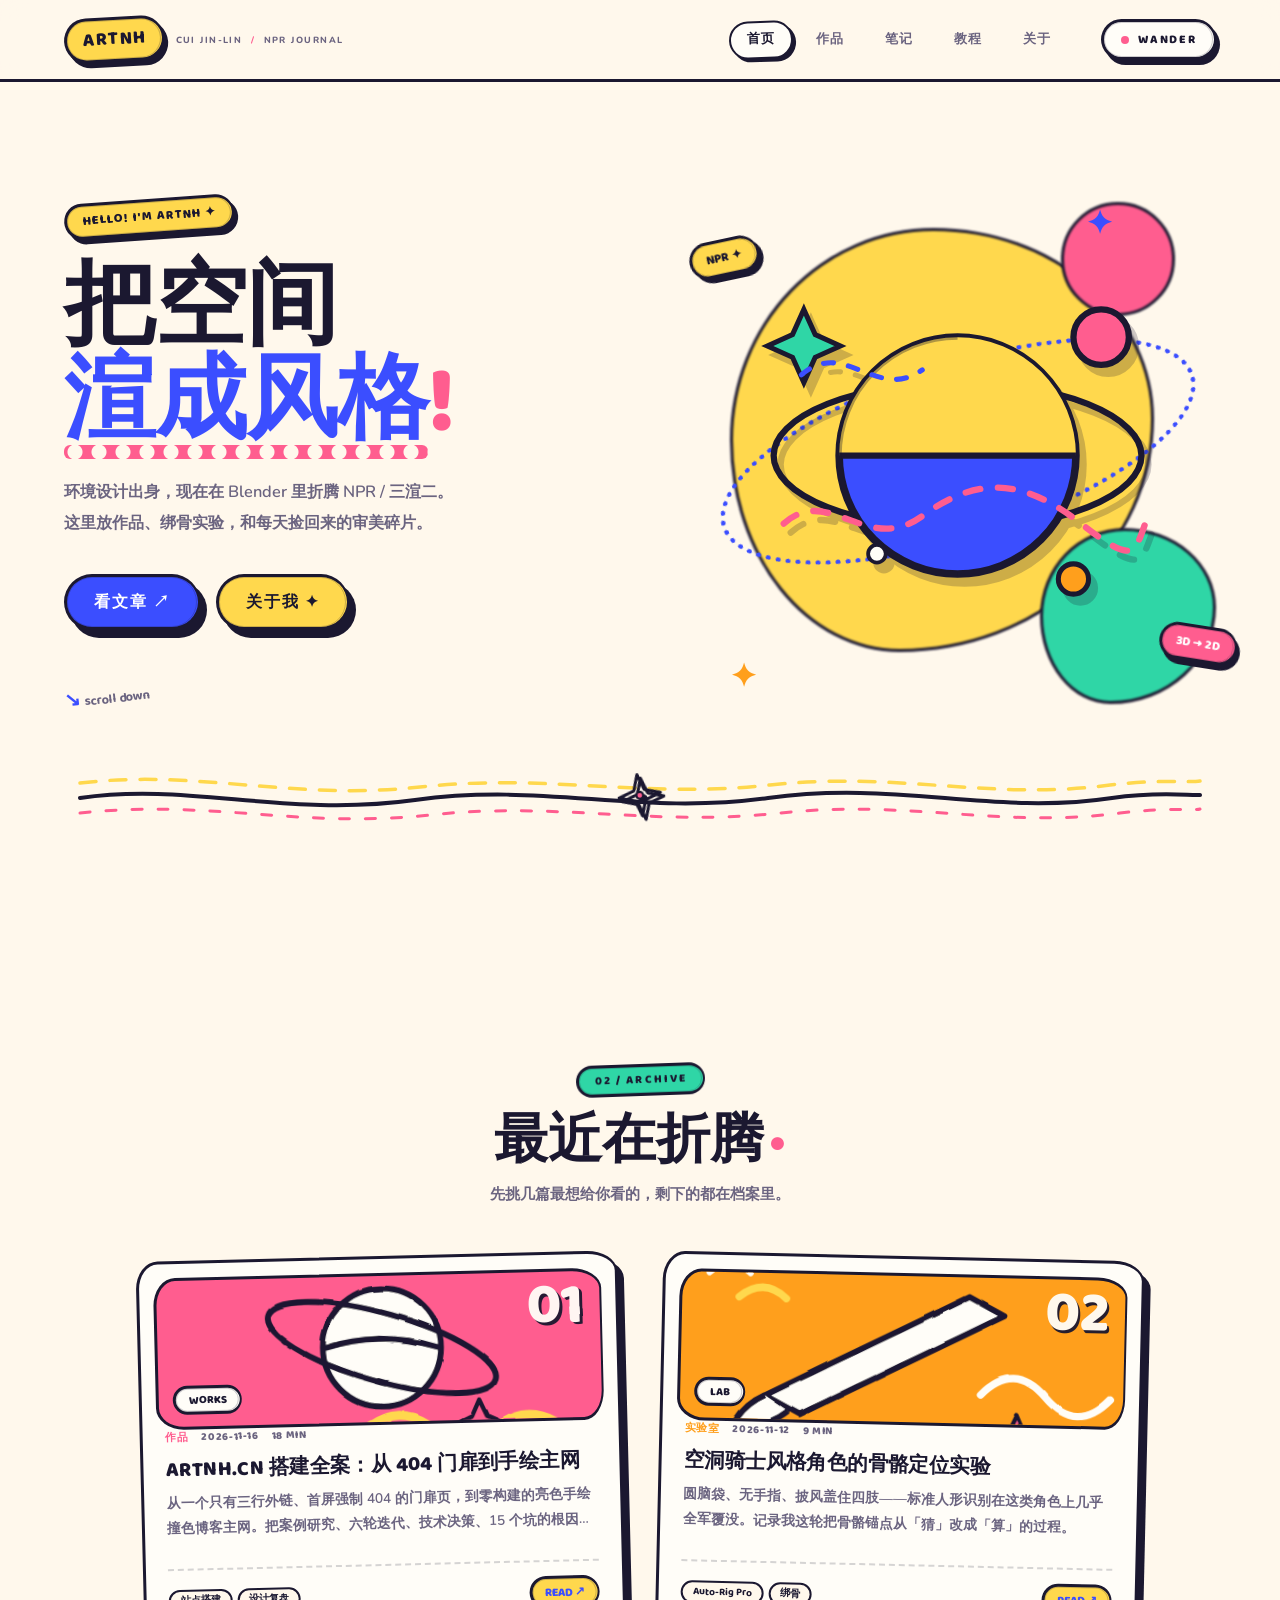
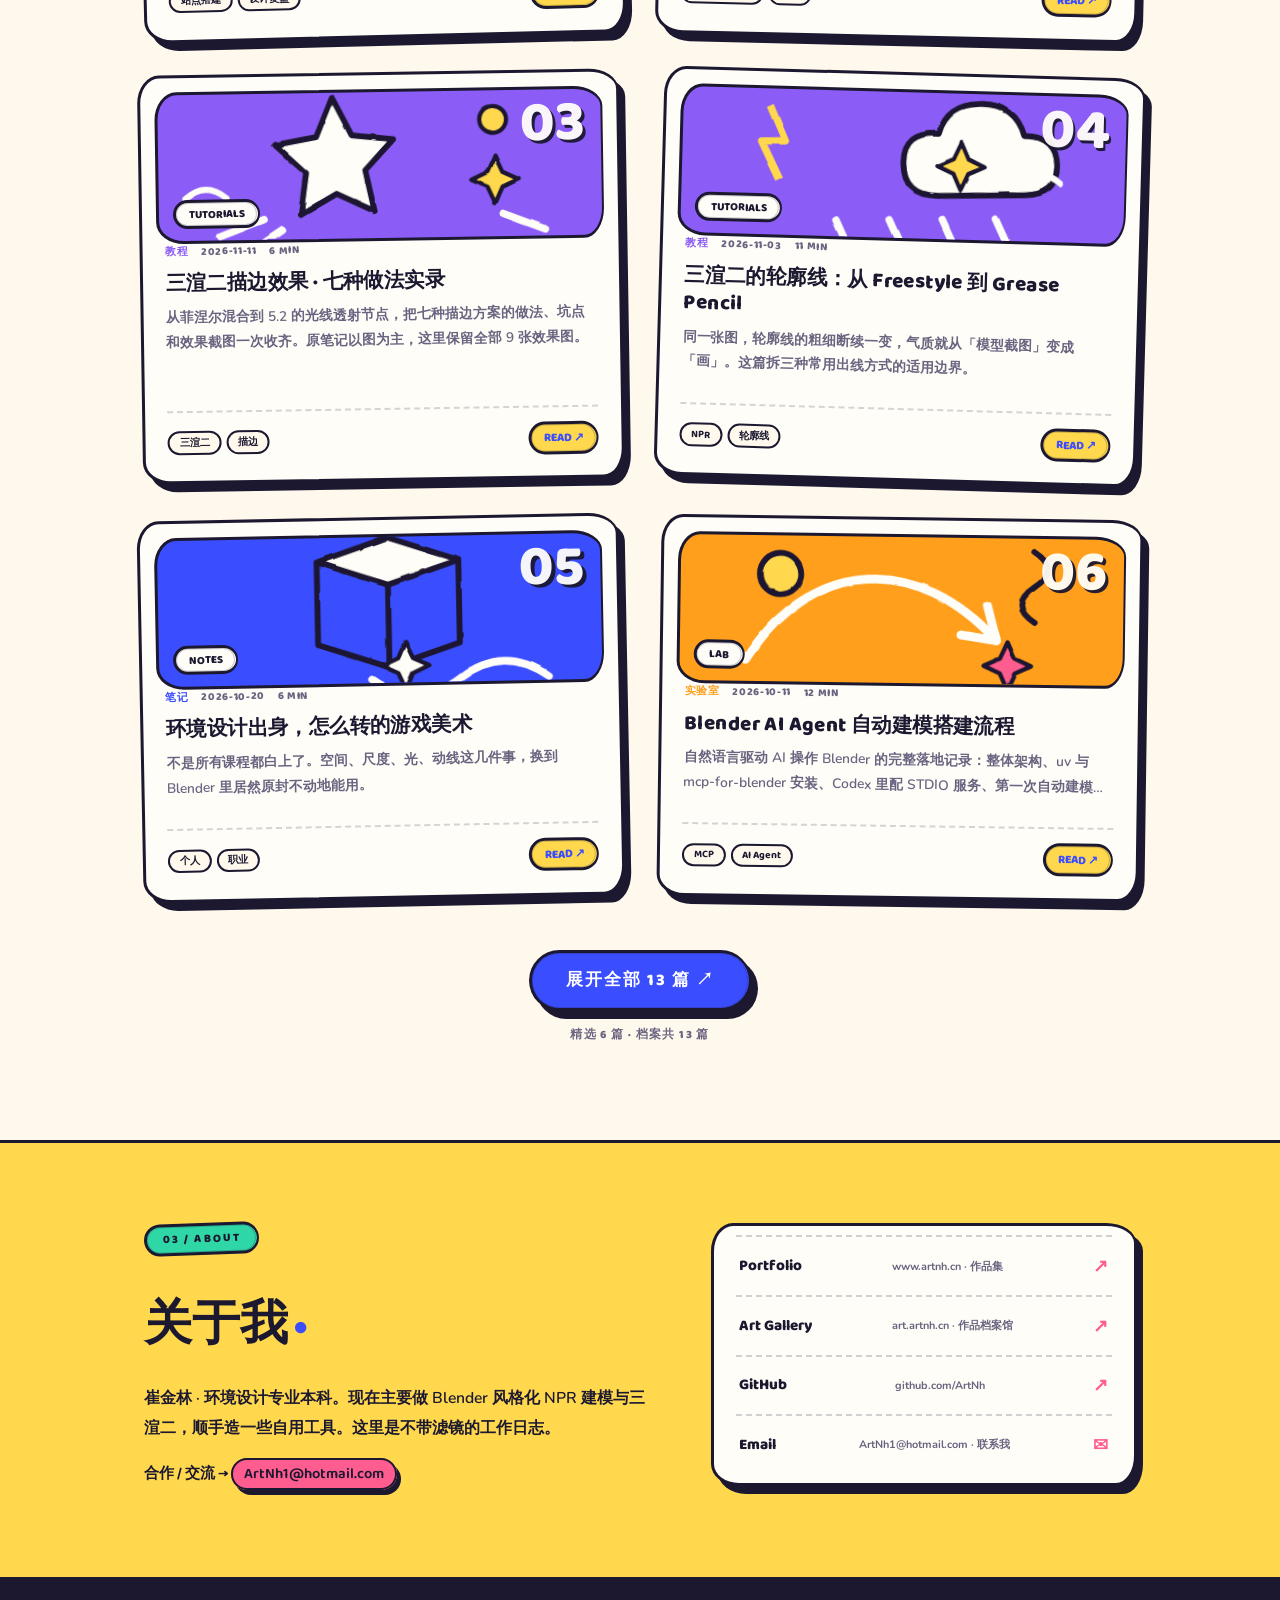
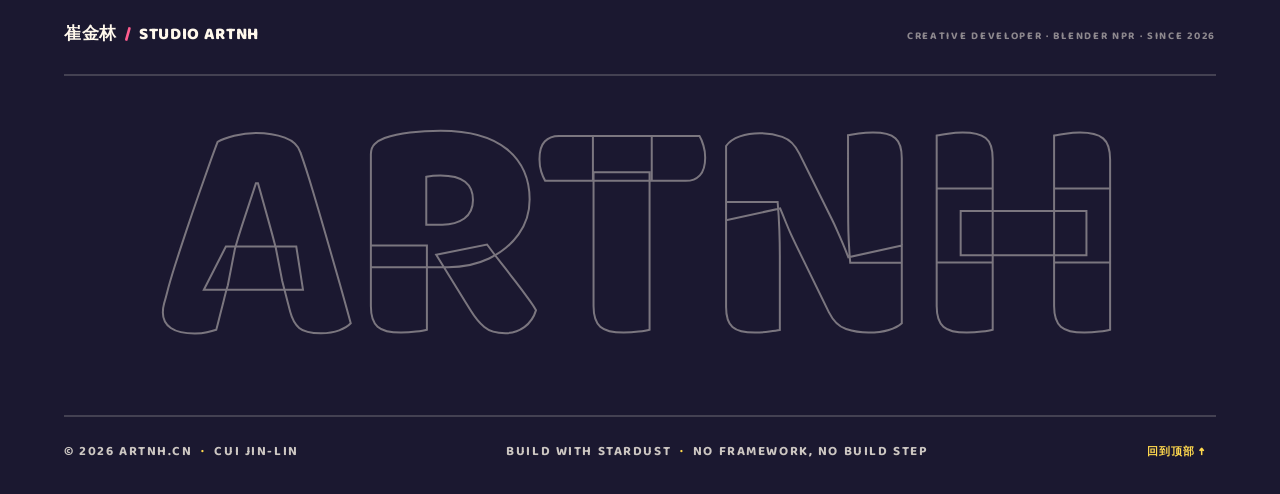
==== index.html @ 8f148b1d "[fix(site): 首页「关于我」按钮改用原生锚点，确保跳转稳定 (2026-11-16 23:00:13)] hero 的「关于我」原为 <button> + JS 设 location.has" ====
<!DOCTYPE html>
<html lang="zh">
<head>
    <meta charset="UTF-8" />
    <meta name="viewport" content="width=device-width, initial-scale=1.0" />
    <title>ARTNH · CUI JIN-LIN</title>
    <meta name="description" content="崔金林 · 空间设计师 · 个人主页" />
    <link rel="icon" type="image/svg+xml" href="favicon.svg?v=2" />
    <link rel="preconnect" href="https://fonts.googleapis.com" />
    <link rel="preconnect" href="https://fonts.gstatic.com" crossorigin />
    <link href="https://fonts.googleapis.com/css2?family=Baloo+2:wght@600;700;800&family=Nunito:wght@400;600;700;800&family=Inter:wght@300;400;500&family=Syncopate:wght@400;700&display=swap" rel="stylesheet" />
    <style>
        *, *::before, *::after {
            margin: 0;
            padding: 0;
            box-sizing: border-box;
        }

        :root {
            --bg:     #0c0d0f; /* 调整为冷调高级暗灰色，减轻整体深色黑暗的压抑感 */
            --fg:     #f0ede8;
            --muted:  #9b9a95; /* 提升灰色文字对比度，保证清晰度与易读性 */
            --accent: #c8b89a;
            --line:   #1c1c1c;
        }

        html, body {
            height: 100%;
            background: var(--bg);
            color: var(--fg);
            font-family: 'Inter', -apple-system, BlinkMacSystemFont, sans-serif;
            font-weight: 300;
            -webkit-font-smoothing: antialiased;
        }

        body {
            display: flex;
            flex-direction: column;
            justify-content: center;
            min-height: 100vh;
            padding: clamp(2.5rem, 10vw, 7rem);
        }

        /* ── Animations ── */
        @keyframes fadeUp {
            from { opacity: 0; transform: translateY(18px); }
            to   { opacity: 1; transform: translateY(0);    }
        }

        .a1 { animation: fadeUp 0.9s 0.00s ease both; }
        .a2 { animation: fadeUp 0.9s 0.15s ease both; }
        .a3 { animation: fadeUp 0.9s 0.28s ease both; }
        .a4 { animation: fadeUp 0.9s 0.42s ease both; }

        /* ── Name ── */
        .name {
            font-size: clamp(2.4rem, 7vw, 4rem);
            font-weight: 300;
            letter-spacing: 0.28em;
            text-transform: uppercase;
            line-height: 1;
            color: var(--fg);
        }

        .name-sub {
            display: block;
            font-size: 0.38em;
            letter-spacing: 0.55em;
            color: var(--muted);
            margin-top: 1em;
            font-weight: 400;
        }

        /* ── Divider ── */
        .divider {
            width: 2.2rem;
            height: 1px;
            background: var(--accent);
            margin: 2.8rem 0;
        }

        /* ── Bio ── */
        .bio {
            font-size: 0.82rem;
            line-height: 2;
            color: var(--muted);
            letter-spacing: 0.03em;
            margin-bottom: 3.2rem;
        }

        /* ── Links ── */
        .links {
            display: flex;
            flex-direction: column;
            max-width: 480px;
        }

        .link-item {
            display: flex;
            align-items: center;
            justify-content: space-between;
            padding: 1.3rem 0;
            border-top: 1px solid var(--line);
            text-decoration: none;
            color: var(--fg);
            transition: color 0.25s;
        }

        .link-item:last-child {
            border-bottom: 1px solid var(--line);
        }

        .link-item:hover {
            color: var(--accent);
        }

        .link-item:hover .arrow {
            transform: translate(5px, -5px);
            color: var(--accent);
        }

        .link-info {
            display: flex;
            flex-direction: column;
            gap: 0.25rem;
        }

        .link-title {
            font-size: 0.85rem;
            font-weight: 400;
            letter-spacing: 0.12em;
            text-transform: uppercase;
        }

        .link-hint {
            font-size: 0.7rem;
            color: var(--muted);
            letter-spacing: 0.04em;
        }

        .arrow {
            font-size: 1rem;
            color: #333;
            transition: transform 0.25s, color 0.25s;
            flex-shrink: 0;
            margin-left: 1rem;
        }

        /* ── Footer ── */
        footer {
            position: fixed;
            bottom: 2rem;
            left: clamp(2.5rem, 10vw, 7rem);
            font-size: 0.6rem;
            letter-spacing: 0.22em;
            color: #252525;
            text-transform: uppercase;
        }

        /* ── Canvas 动态星空最底层定位 ── */
        #space-canvas {
            position: fixed;
            top: 0;
            left: 0;
            width: 100vw;
            height: 100vh;
            z-index: -2;
            pointer-events: none;
        }

        /* ── 404 全屏冷调磨砂模糊覆盖层 ── */
        #error-overlay {
            position: fixed;
            top: 0;
            left: 0;
            width: 100vw;
            height: 100vh;
            z-index: 999;
            background: rgba(12, 13, 15, 0.45); /* 微调为更具透光感的暗灰，减轻压抑感 */
            backdrop-filter: blur(0px);
            -webkit-backdrop-filter: blur(0px);
            opacity: 0;
            pointer-events: none;
            transition: opacity 0.6s cubic-bezier(0.25, 1, 0.5, 1),
                        backdrop-filter 0.6s cubic-bezier(0.25, 1, 0.5, 1);
            display: flex;
            align-items: center;
            justify-content: center;
        }

        #error-overlay.active {
            opacity: 1;
            pointer-events: auto;
            backdrop-filter: blur(25px);
            -webkit-backdrop-filter: blur(25px);
        }

        /* ── 404 卡片容器与 3D 转换 ── */
        .container-404 {
            position: relative;
            z-index: 1000;
            display: flex;
            align-items: center;
            justify-content: center;
            width: 100%;
            height: 100%;
            padding: 20px;
        }

        :root {
            --card-w: 380px;
            --card-h: 540px;
            --glow: rgba(200, 184, 154, 0.04);
        }

        .card-container {
            position: relative;
            width: var(--card-w);
            height: var(--card-h);
            perspective: 1500px;
            max-width: 100%;
            pointer-events: auto;
            animation: fadeUp 1.2s 0.2s cubic-bezier(0.16, 1, 0.3, 1) both;
            transition: opacity 0.8s cubic-bezier(0.25, 1, 0.5, 1),
                        transform 0.8s cubic-bezier(0.25, 1, 0.5, 1);
        }

        @keyframes fadeUp {
            from {
                opacity: 0;
                transform: translateY(18px);
            }
            to {
                opacity: 1;
                transform: translateY(0);
            }
        }

        .card-container.fade-out {
            opacity: 0 !important;
            transform: scale(0.8) rotateY(var(--container-rot, 0deg)) !important;
            pointer-events: none !important;
        }

        .card {
            position: relative;
            width: 100%;
            height: 100%;
            transform-style: preserve-3d;
            transition: transform 0.8s cubic-bezier(0.15, 0.85, 0.35, 1);
        }

        .card-face {
            position: absolute;
            width: 100%;
            height: 100%;
            backface-visibility: hidden;
            -webkit-backface-visibility: hidden;
            border-radius: 24px;
            overflow: hidden;
            display: flex;
            flex-direction: column;
            justify-content: space-between;
            padding: 40px;
            border: 1px solid var(--line);
            box-shadow: 0 30px 60px rgba(0, 0, 0, 0.8),
                        0 0 40px rgba(0, 0, 0, 0.6);
            transition: border-color 0.8s, box-shadow 0.8s;
        }

        .card-front {
            background: rgba(255, 255, 255, 0.01);
            backdrop-filter: blur(25px);
            -webkit-backdrop-filter: blur(25px);
            transform: rotateY(0deg);
        }

        .card-container:hover .card-face {
            border-color: rgba(200, 184, 154, 0.2);
            box-shadow: 0 30px 60px rgba(0, 0, 0, 0.8),
                        0 0 50px var(--glow);
        }

        .card-back {
            background-image:
                linear-gradient(to bottom, rgba(6, 6, 6, 0.5) 0%, rgba(6, 6, 6, 0.93) 100%),
                url('1000104636.jpg');
            background-size: cover;
            background-position: center;
            background-repeat: no-repeat;
            transform: rotateY(180deg);
        }

        .shine-overlay {
            position: absolute;
            top: 0;
            left: 0;
            width: 100%;
            height: 100%;
            pointer-events: none;
            z-index: 5;
            background: radial-gradient(
                circle 240px at var(--shine-x, 50%) var(--shine-y, 50%),
                rgba(200, 184, 154, 0.09) 0%,
                transparent 80%
            );
            mix-blend-mode: screen;
            opacity: 0;
            transition: opacity 0.5s ease;
        }

        .card-container:hover .shine-overlay {
            opacity: 1;
        }

        .card-header {
            display: flex;
            justify-content: space-between;
            align-items: center;
            font-size: 0.65rem;
            letter-spacing: 0.2em;
            text-transform: uppercase;
        }

        .status-badge {
            display: flex;
            align-items: center;
            gap: 6px;
            color: var(--muted);
        }

        .status-badge::before {
            content: '';
            display: inline-block;
            width: 5px;
            height: 5px;
            border-radius: 50%;
            background-color: var(--accent);
            box-shadow: 0 0 8px var(--accent);
        }

        .system-time {
            color: rgba(255, 255, 255, 0.25);
        }

        .card-body {
            flex-grow: 1;
            display: flex;
            flex-direction: column;
            justify-content: center;
            margin-top: -20px;
        }

        .glitch-title {
            font-family: 'Syncopate', sans-serif;
            font-size: 5.2rem;
            font-weight: 700;
            letter-spacing: 0.05em;
            line-height: 1;
            margin-bottom: 25px;
            background: linear-gradient(135deg, var(--fg) 30%, var(--accent) 100%);
            -webkit-background-clip: text;
            background-clip: text;
            -webkit-text-fill-color: transparent;
            position: relative;
        }

        .glitch-sub {
            display: block;
            font-family: 'Syncopate', sans-serif;
            font-size: 0.95rem;
            font-weight: 400;
            letter-spacing: 0.38em;
            text-transform: uppercase;
            color: var(--muted);
            margin-top: 10px;
            -webkit-text-fill-color: var(--muted);
            background: none;
        }

        .scene-title {
            font-size: 1.1rem;
            font-weight: 400;
            letter-spacing: 0.15em;
            color: var(--fg);
            margin-bottom: 16px;
        }

        .scene-desc {
            font-size: 0.82rem;
            line-height: 1.8;
            color: var(--muted);
            letter-spacing: 0.05em;
        }

        .card-back .scene-desc {
            color: #e2e4e9;
        }

        .card-footer {
            display: flex;
            justify-content: center;
        }

        .hover-hint {
            display: flex;
            align-items: center;
            gap: 8px;
            font-size: 0.7rem;
            letter-spacing: 0.1em;
            color: var(--muted);
            opacity: 0.7;
            animation: pulse 2s infinite ease-in-out;
        }

        @keyframes pulse {
            0%, 100% { opacity: 0.4; }
            50% { opacity: 0.9; }
        }

        .hint-icon {
            color: var(--accent);
        }

        .btn {
            padding: 13px 18px;
            border-radius: 30px;
            font-size: 0.78rem;
            font-weight: 400;
            text-align: center;
            text-decoration: none;
            letter-spacing: 0.12em;
            transition: all 0.4s cubic-bezier(0.16, 1, 0.3, 1);
            cursor: pointer;
            position: relative;
            overflow: hidden;
            display: inline-flex;
            align-items: center;
            justify-content: center;
            outline: none;
            border: none;
        }

        .btn span {
            position: relative;
            z-index: 2;
        }

        .btn-capture {
            background-color: var(--accent);
            color: #060606;
            box-shadow: 0 4px 15px rgba(200, 184, 154, 0.15);
        }

        .btn-capture::before {
            content: '';
            position: absolute;
            top: 0;
            left: 0;
            width: 100%;
            height: 100%;
            background: linear-gradient(90deg, transparent, rgba(255, 255, 255, 0.4), transparent);
            transform: translateX(-100%);
            transition: transform 0.6s ease;
            z-index: 1;
        }

        .btn-capture:hover::before {
            transform: translateX(100%);
        }

        .btn-capture:hover {
            transform: translateY(-2px);
            box-shadow: 0 8px 25px rgba(200, 184, 154, 0.3);
            background-color: #d8c8aa;
        }

        /* ── 卡片宇宙微弱漂浮包裹器 ── */
        .card-float-wrapper {
            display: flex;
            align-items: center;
            justify-content: center;
            width: 100%;
            height: 100%;
            pointer-events: none;
            animation: spaceFloat 18s ease-in-out infinite;
        }

        @keyframes spaceFloat {
            0% {
                transform: translateY(0px) translateX(0px) rotate(0deg);
            }
            25% {
                transform: translateY(-4px) translateX(2px) rotate(0.15deg);
            }
            50% {
                transform: translateY(3px) translateX(-2px) rotate(-0.1deg);
            }
            75% {
                transform: translateY(-2px) translateX(1px) rotate(0.05deg);
            }
            100% {
                transform: translateY(0px) translateX(0px) rotate(0deg);
            }
        }

        .earth-link-container {
            margin-top: 20px;
            border-top: 1px solid var(--line);
            border-bottom: 1px solid var(--line);
            width: 100%;
        }

        .earth-link {
            display: flex;
            align-items: center;
            justify-content: space-between;
            padding: 14px 0;
            text-decoration: none;
            color: var(--fg);
            transition: color 0.25s;
            width: 100%;
        }

        .earth-link:hover {
            color: var(--accent);
        }

        .earth-link:hover .earth-arrow {
            transform: translate(4px, -4px);
            color: var(--accent);
        }

        .earth-info {
            display: flex;
            flex-direction: column;
            gap: 3px;
            text-align: left;
        }

        .earth-title {
            font-size: 0.78rem;
            font-weight: 400;
            letter-spacing: 0.12em;
            text-transform: uppercase;
        }

        .earth-hint {
            font-size: 0.65rem;
            color: var(--muted);
            letter-spacing: 0.04em;
        }

        .earth-arrow {
            font-size: 0.85rem;
            color: #888;
            transition: transform 0.25s, color 0.25s;
            flex-shrink: 0;
            margin-left: 10px;
        }


        /* ── 左上角 Wander 链接 ── */
        .wander-corner {
            position: absolute;
            top: 2.5rem;
            left: clamp(2.5rem, 10vw, 7rem);
            z-index: 10;
        }

        .wander-corner a {
            display: inline-flex;
            align-items: center;
            gap: 8px;
            text-decoration: none;
            color: var(--muted);
            font-size: 0.65rem;
            letter-spacing: 0.15em;
            text-transform: uppercase;
            border: 1px solid var(--line);
            padding: 8px 16px;
            border-radius: 20px;
            background: rgba(12, 13, 15, 0.3);
            backdrop-filter: blur(10px);
            -webkit-backdrop-filter: blur(10px);
            transition: all 0.3s ease;
        }

        .wander-corner a:hover {
            color: var(--accent);
            border-color: rgba(200, 184, 154, 0.3);
            background: rgba(200, 184, 154, 0.05);
            transform: translateY(-1px);
        }

        .wander-dot {
            width: 5px;
            height: 5px;
            background-color: var(--accent);
            border-radius: 50%;
            box-shadow: 0 0 6px var(--accent);
            animation: pulse 2s infinite ease-in-out;
        }

        /* ── NASA 全屏探索模式 ── */
        .fullscreen-bg {
            position: fixed;
            top: 0;
            left: 0;
            width: 100vw;
            height: 100vh;
            background-image: url('1000104636.jpg');
            background-size: cover;
            background-position: center;
            background-repeat: no-repeat;
            z-index: 1001;
            opacity: 0;
            pointer-events: none;
            transition: opacity 1.2s cubic-bezier(0.25, 1, 0.5, 1);
        }

        .fullscreen-bg.active {
            opacity: 1;
            pointer-events: auto;
        }

        .nasa-controls {
            position: fixed;
            top: 30px;
            right: 30px;
            z-index: 1002;
            display: flex;
            gap: 15px;
            opacity: 0;
            pointer-events: none;
            transform: translateY(-10px);
            transition: opacity 0.8s cubic-bezier(0.25, 1, 0.5, 1) 0.3s, 
                        transform 0.8s cubic-bezier(0.25, 1, 0.5, 1) 0.3s;
        }

        .nasa-controls.active {
            opacity: 1;
            pointer-events: auto;
            transform: translateY(0);
        }

        .nasa-ctrl-btn {
            background: rgba(6, 6, 6, 0.65);
            border: 1px solid rgba(255, 255, 255, 0.15);
            color: #fff;
            padding: 8px 18px;
            font-size: 0.72rem;
            font-family: 'Inter', sans-serif;
            letter-spacing: 0.1em;
            text-transform: uppercase;
            border-radius: 4px;
            cursor: pointer;
            text-decoration: none;
            display: inline-flex;
            align-items: center;
            transition: all 0.3s ease;
            backdrop-filter: blur(8px);
            -webkit-backdrop-filter: blur(8px);
        }

        .nasa-ctrl-btn:hover {
            background: rgba(200, 184, 154, 0.2);
            border-color: var(--accent);
            color: var(--accent);
        }

        .nasa-ctrl-btn.close-btn {
            background: rgba(200, 184, 154, 0.95);
            color: #060606;
            border-color: var(--accent);
            font-weight: 500;
        }

        .nasa-ctrl-btn.close-btn:hover {
            background: #fff;
            color: #060606;
            border-color: #fff;
        }

        .nasa-panel {
            position: fixed;
            bottom: 50px;
            left: 50px;
            max-width: 480px;
            background: rgba(6, 6, 6, 0.75);
            border-left: 2px solid var(--accent);
            padding: 25px 30px;
            z-index: 1002;
            backdrop-filter: blur(12px);
            -webkit-backdrop-filter: blur(12px);
            box-shadow: 0 20px 50px rgba(0, 0, 0, 0.5);
            border-radius: 0 8px 8px 0;
            opacity: 0;
            pointer-events: none;
            transform: translateY(20px);
            transition: all 0.8s cubic-bezier(0.16, 1, 0.3, 1) 0.2s;
        }

        .nasa-panel.active {
            opacity: 1;
            pointer-events: auto;
            transform: translateY(0);
        }

        .nasa-panel.hidden {
            opacity: 0 !important;
            transform: translateY(15px) !important;
            pointer-events: none !important;
        }

        .nasa-meta {
            font-size: 0.65rem;
            letter-spacing: 0.22em;
            color: var(--accent);
            margin-bottom: 8px;
            font-family: 'Syncopate', sans-serif;
        }

        .nasa-title {
            font-size: 1.05rem;
            font-weight: 400;
            letter-spacing: 0.08em;
            line-height: 1.4;
            color: #fff;
            margin-bottom: 12px;
        }

        .nasa-desc {
            font-size: 0.76rem;
            line-height: 1.8;
            color: #ccc;
            letter-spacing: 0.04em;
            font-weight: 300;
        }

        /* ── 隐藏类与淡出控制 ── */
        #error-overlay.hidden {
            display: none !important;
        }

        /* ── 404 移动端适配 ── */
        @media (max-width: 480px) {
            :root {
                --card-w: 310px;
                --card-h: 470px;
            }

            .card-face {
                padding: 30px 24px;
            }

            .glitch-title {
                font-size: 4.2rem;
                margin-bottom: 15px;
            }

            .scene-title {
                font-size: 0.95rem;
                margin-bottom: 10px;
            }

            .scene-desc {
                font-size: 0.75rem;
                line-height: 1.6;
            }

            .btn {
                padding: 11px 12px;
                font-size: 0.72rem;
            }

            .nasa-panel {
                bottom: 30px;
                left: 20px;
                right: 20px;
                max-width: calc(100% - 40px);
                padding: 20px;
            }

            .nasa-controls {
                top: 20px;
                right: 20px;
                gap: 8px;
            }

            .nasa-ctrl-btn {
                padding: 6px 12px;
                font-size: 0.65rem;
            }

            /* ── 优化移动端 Wander 按钮及主体排布，避免重叠 ── */
            body {
                padding-top: 5.5rem;
                justify-content: flex-start;
            }

            .wander-corner {
                top: 1.5rem;
                left: 1.5rem;
            }

            .wander-corner a {
                padding: 6px 12px;
                font-size: 0.6rem;
                letter-spacing: 0.1em;
            }
        }
        /* ══════════════════════════════════════════════════════════
           BLOG LAYER · 风格化博客主网
           追加于门扉样式之后：覆盖旧主页基础布局，门扉/粒子样式全部保留
           ══════════════════════════════════════════════════════════ */
        :root {
            --gold:   #c8b89a;
            --blue:   #7d8fa8;
            --violet: #b08bb0;
            --teal:   #7fa89b;
            --orange: #d09a6a;
            --edge:      rgba(200, 184, 154, 0.16);
            --edge-soft: rgba(240, 237, 232, 0.075);
            --cn: 'PingFang SC', 'Microsoft YaHei', 'Noto Sans CJK SC', sans-serif;
        }

        [hidden] { display: none !important; }

        html { scroll-behavior: smooth; }
        html, body { font-family: 'Inter', var(--cn); }

        /* 覆盖旧主页的居中 flex 布局 */
        body {
            display: block;
            justify-content: flex-start;
            padding: 0;
            overflow-x: hidden;
        }

        /* 全站氛围层：三色星云微光 + 极淡技术网格 */
        #blog-app::before {
            content: '';
            position: fixed;
            inset: 0;
            z-index: -1;
            pointer-events: none;
            background:
                radial-gradient(ellipse 62% 52% at 80% 6%,  rgba(200,184,154,.055), transparent 70%),
                radial-gradient(ellipse 52% 60% at 6% 76%,  rgba(125,143,168,.05),  transparent 70%),
                radial-gradient(ellipse 44% 44% at 52% 42%, rgba(176,139,176,.035), transparent 70%),
                repeating-linear-gradient(0deg,  rgba(255,255,255,.011) 0 1px, transparent 1px 46px),
                repeating-linear-gradient(90deg, rgba(255,255,255,.011) 0 1px, transparent 1px 46px);
        }

        /* ── Header ── */
        .site-header {
            position: sticky;
            top: 0;
            z-index: 60;
            display: flex;
            align-items: center;
            gap: 2rem;
            height: 74px;
            padding: 0 clamp(1.2rem, 5vw, 4.5rem);
            border-bottom: 1px solid var(--edge-soft);
            background: rgba(12, 13, 15, .74);
            backdrop-filter: blur(18px) saturate(120%);
            -webkit-backdrop-filter: blur(18px) saturate(120%);
        }
        .brand { display: flex; flex-direction: column; gap: 4px; text-decoration: none; flex-shrink: 0; }
        .brand-mark {
            font-family: 'Syncopate', sans-serif; font-weight: 700;
            font-size: 1.02rem; letter-spacing: .24em; color: var(--fg);
        }
        .brand-sub { font-size: .54rem; letter-spacing: .17em; color: var(--muted); text-transform: uppercase; }
        .brand-sub i, .blog-footer i, .art-caption i { color: var(--gold); font-style: normal; padding: 0 4px; }
        .site-nav { display: flex; gap: .3rem; margin-left: auto; }
        .site-nav a {
            font-size: .72rem; letter-spacing: .08em; color: var(--muted);
            text-decoration: none; padding: .45rem .85rem;
            border: 1px solid transparent; border-radius: 2px; transition: .25s;
        }
        .site-nav a:hover, .site-nav a.is-current {
            color: var(--fg); border-color: var(--edge); background: rgba(200,184,154,.05);
        }
        .wander-chip {
            display: inline-flex; align-items: center; gap: 9px; flex-shrink: 0;
            font-family: inherit; font-size: .61rem; letter-spacing: .14em; text-transform: uppercase;
            color: var(--muted); background: rgba(200,184,154,.04);
            border: 1px solid var(--edge); border-radius: 20px;
            padding: .52rem .95rem; cursor: pointer; transition: .3s;
        }
        .wander-chip:hover {
            color: var(--gold); border-color: rgba(200,184,154,.42);
            background: rgba(200,184,154,.08); transform: translateY(-1px);
        }

        /* ── 主体容器 ── */
        .blog-main { max-width: 1440px; margin: 0 auto; padding: 0 clamp(1.2rem, 5vw, 4.5rem); }

        /* ── Hero ── */
        .hero { padding: clamp(3rem, 7vw, 6rem) 0 2.2rem; }
        .hero-grid {
            display: grid; grid-template-columns: 1.15fr .85fr;
            gap: clamp(2rem, 5vw, 5rem); align-items: center;
        }
        .hero-grid > * { min-width: 0; }  /* 防止子项 min-content 撑破单列网格造成横向溢出 */
        .hero-eyebrow {
            display: flex; align-items: center; gap: .7rem; margin-bottom: 1.9rem;
            font-size: .58rem; letter-spacing: .22em; color: var(--muted); text-transform: uppercase;
        }
        .sq { width: 6px; height: 6px; background: var(--gold); transform: rotate(45deg); flex-shrink: 0; }
        .hero-year { margin-left: auto; color: var(--gold); opacity: .75; }
        .hero-title {
            font-size: clamp(2.5rem, 6.2vw, 5.4rem); line-height: 1.14;
            font-weight: 700; letter-spacing: .02em; margin-bottom: 1.7rem;
        }
        .hero-title > span { display: block; }   /* 只作用于两行标题，勿波及内含的 .title-dot */
        .line-solid { color: var(--fg); }
        .line-stroke { color: var(--gold); }
        @supports (-webkit-text-stroke: 1px #000) {
            .line-stroke {
                color: transparent;
                -webkit-text-stroke: 1.5px var(--gold);
                text-shadow: 0 0 34px rgba(200,184,154,.2);
            }
        }
        .title-dot { color: var(--gold); -webkit-text-stroke: 0; }
        .hero-desc { font-size: .82rem; line-height: 2.05; color: var(--muted); letter-spacing: .02em; }
        .hero-stats { display: flex; margin-top: 2.5rem; padding-top: 1.4rem; border-top: 1px solid var(--edge-soft); }
        .stat { padding-right: 2rem; margin-right: 2rem; border-right: 1px solid var(--edge-soft); }
        .stat:last-child { border-right: 0; margin-right: 0; padding-right: 0; }
        .stat-num { display: block; font-family: 'Syncopate', sans-serif; font-size: 1.45rem; color: var(--gold); }
        .stat-label { display: block; margin-top: .35rem; font-size: .55rem; letter-spacing: .16em; color: var(--muted); text-transform: uppercase; }

        /* 纯 CSS 风格化版画 */
        .hero-art { min-width: 0; }
        .art-frame {
            position: relative; aspect-ratio: 1 / 1; overflow: hidden;
            border: 1px solid var(--edge);
            background: linear-gradient(155deg, rgba(24,26,32,.92), rgba(9,10,13,.96));
            clip-path: polygon(0 0, 100% 0, 100% 87%, 87% 100%, 0 100%);
        }
        .art-grid {
            position: absolute; inset: 0; opacity: .55;
            background:
                repeating-linear-gradient(0deg,  rgba(200,184,154,.055) 0 1px, transparent 1px 38px),
                repeating-linear-gradient(90deg, rgba(200,184,154,.055) 0 1px, transparent 1px 38px);
        }
        .art-orb {
            position: absolute; top: 15%; left: 20%; width: 60%; aspect-ratio: 1; border-radius: 50%;
            background: radial-gradient(circle at 34% 28%, rgba(200,184,154,.34), rgba(125,143,168,.13) 46%, transparent 72%);
            box-shadow: inset 0 0 70px rgba(176,139,176,.14);
        }
        .art-slice { position: absolute; transform: skewY(-14deg); }
        .art-slice.s1 { left: -8%; top: 54%; width: 74%; height: 13%; background: rgba(200,184,154,.14); border-top: 1px solid rgba(200,184,154,.3); }
        .art-slice.s2 { left: 12%; top: 66%; width: 96%; height: 8%;  background: rgba(125,143,168,.13); }
        .art-slice.s3 { left: 30%; top: 74%; width: 82%; height: 5%;  background: rgba(176,139,176,.15); }
        .art-ring {
            position: absolute; top: 8%; right: 7%; width: 30%; aspect-ratio: 1;
            border: 1px solid rgba(200,184,154,.3); border-radius: 50%;
        }
        .art-ring::after {
            content: ''; position: absolute; inset: 22%; border: 1px solid rgba(176,139,176,.28); border-radius: 50%;
        }
        .art-label {
            position: absolute; left: 16px; bottom: 18px;
            font-size: .54rem; letter-spacing: .2em; color: var(--gold); text-transform: uppercase;
        }
        .art-index {
            position: absolute; right: 18px; top: 12px;
            font-family: 'Syncopate', sans-serif; font-size: 2.6rem; color: rgba(240,237,232,.1); line-height: 1;
        }
        .art-cross { position: absolute; font-size: .8rem; color: rgba(200,184,154,.45); }
        .art-cross.c1 { left: 12px; top: 10px; }
        .art-cross.c2 { right: 12px; bottom: 26px; }
        .art-caption {
            margin-top: .8rem; font-size: .55rem; letter-spacing: .2em;
            color: var(--muted); text-align: right; text-transform: uppercase;
        }

        .hero-ticker {
            display: flex; margin-top: 2.6rem;
            border-top: 1px solid var(--edge-soft); border-bottom: 1px solid var(--edge-soft);
        }
        .tick {
            flex: 1; min-width: 0; padding: .85rem 1rem; border-right: 1px solid var(--edge-soft);
            font-size: .6rem; letter-spacing: .08em; color: var(--muted);
            white-space: nowrap; overflow: hidden; text-overflow: ellipsis;
        }
        .tick:last-child { border-right: 0; }
        .tick b { color: var(--gold); font-weight: 400; margin-right: .55rem; }

        /* ── 文章档案 ── */
        .feed { padding: 3.4rem 0 4rem; }
        .feed-head {
            display: flex; align-items: flex-end; justify-content: space-between;
            gap: 1.6rem; flex-wrap: wrap; margin-bottom: 1.5rem;
        }
        .feed-title { display: flex; align-items: baseline; gap: 1rem; }
        .feed-index { font-family: 'Syncopate', sans-serif; font-size: .64rem; color: var(--gold); letter-spacing: .1em; }
        .feed-title h2, .about-left h2 { font-size: 1.45rem; font-weight: 500; letter-spacing: .06em; }
        .feed-title em, .about-left em {
            font-style: normal; font-size: .58rem; letter-spacing: .22em;
            color: var(--muted); margin-left: .55rem;
        }
        .feed-count { font-size: .58rem; letter-spacing: .14em; color: var(--muted); }
        .feed-tools { display: flex; gap: .55rem; }
        .search-box {
            display: flex; align-items: center; gap: .5rem; height: 38px; min-width: 240px;
            padding: 0 .8rem; border: 1px solid var(--edge-soft);
            background: rgba(255,255,255,.02); transition: .25s;
        }
        .search-box:focus-within { border-color: rgba(200,184,154,.45); background: rgba(200,184,154,.04); }
        .search-icon { color: var(--gold); font-size: 1.05rem; line-height: 1; }
        .search-box input {
            width: 100%; background: none; border: 0; outline: 0; color: var(--fg);
            font-family: inherit; font-size: .72rem;
        }
        .search-box input::placeholder { color: #62635f; }
        .sort-btn {
            font-family: inherit; font-size: .66rem; letter-spacing: .08em; color: var(--muted);
            background: rgba(255,255,255,.02); border: 1px solid var(--edge-soft);
            padding: 0 .9rem; cursor: pointer; white-space: nowrap; transition: .25s;
        }
        .sort-btn:hover { color: var(--gold); border-color: var(--edge); }

        .filter-row {
            display: flex; gap: .38rem; flex-wrap: wrap;
            margin-bottom: 1.4rem; padding-bottom: 1.2rem; border-bottom: 1px solid var(--edge-soft);
        }
        .chip {
            --c: var(--gold);
            display: inline-flex; align-items: center; gap: .5rem;
            font-family: inherit; font-size: .65rem; letter-spacing: .1em;
            padding: .48rem .9rem; border: 1px solid var(--edge-soft);
            background: transparent; color: var(--muted); cursor: pointer; transition: .25s;
        }
        .chip-dot { width: 5px; height: 5px; border-radius: 50%; background: var(--c); opacity: .75; }
        .chip-n { font-size: .54rem; opacity: .6; }
        .chip:hover { color: var(--fg); border-color: var(--edge); }
        .chip.active { background: var(--c); border-color: var(--c); color: #111214; font-weight: 500; }
        .chip.active .chip-dot { background: #111214; opacity: .55; }
        .chip.active .chip-n { opacity: .7; }

        /* ── 卡片网格（密集铺满） ── */
        .post-grid { display: grid; grid-template-columns: repeat(3, minmax(0, 1fr)); grid-auto-flow: dense; gap: 12px; }
        .post-card {
            --c: var(--gold);
            position: relative; display: flex; flex-direction: column; min-height: 262px;
            background: linear-gradient(160deg, rgba(24,26,31,.84), rgba(13,14,17,.92));
            border: 1px solid var(--edge-soft); overflow: hidden; cursor: pointer;
            text-decoration: none; color: inherit;
            transition: transform .35s cubic-bezier(.2,.8,.2,1), border-color .35s, box-shadow .35s;
        }
        .post-card:hover {
            transform: translateY(-4px); border-color: rgba(200,184,154,.38);
            box-shadow: 0 18px 46px rgba(0,0,0,.5);
        }
        .post-card::after {
            content: ''; position: absolute; top: 0; left: -60%; width: 42%; height: 100%;
            background: linear-gradient(100deg, transparent, rgba(200,184,154,.075), transparent);
            transform: skewX(-18deg); transition: left .7s ease; pointer-events: none;
        }
        .post-card:hover::after { left: 135%; }
        .post-card.featured { grid-column: span 2; }
        .card-visual {
            position: relative; height: 92px; flex-shrink: 0; overflow: hidden;
            border-bottom: 1px solid var(--edge-soft);
            background:
                linear-gradient(115deg, rgba(200,184,154,.12), transparent 62%),
                repeating-linear-gradient(115deg, rgba(255,255,255,.018) 0 1px, transparent 1px 13px);
        }
        .card-visual::after {
            content: ''; position: absolute; top: -58px; right: -26px;
            width: 150px; height: 150px; border: 1px solid var(--c); border-radius: 50%; opacity: .22;
        }
        .card-no {
            position: absolute; left: 14px; bottom: -6px;
            font-family: 'Syncopate', sans-serif; font-size: 2.5rem;
            color: var(--c); opacity: .2; line-height: 1;
        }
        .cv-tag {
            position: absolute; right: 12px; top: 12px;
            font-size: .53rem; letter-spacing: .18em; color: var(--c);
            border: 1px solid currentColor; padding: 3px 8px; text-transform: uppercase;
        }
        .card-body { display: flex; flex-direction: column; flex: 1; padding: 1.05rem 1.15rem 1.1rem; }
        .card-meta {
            display: flex; gap: .8rem; margin-bottom: .7rem;
            font-size: .56rem; letter-spacing: .1em; color: var(--muted); text-transform: uppercase;
        }
        .card-meta .cat { color: var(--c); }
        .card-title { font-size: .98rem; font-weight: 500; line-height: 1.5; letter-spacing: .02em; margin-bottom: .5rem; }
        .post-card.featured .card-title { font-size: 1.18rem; }
        .card-excerpt {
            flex: 1; font-size: .71rem; line-height: 1.75; color: var(--muted);
            display: -webkit-box; -webkit-line-clamp: 2; -webkit-box-orient: vertical; overflow: hidden;
        }
        .card-foot {
            display: flex; align-items: center; justify-content: space-between; gap: .5rem;
            margin-top: 1rem; padding-top: .75rem; border-top: 1px solid var(--edge-soft);
        }
        .card-tags { display: flex; gap: .32rem; flex-wrap: wrap; }
        .card-tags span { font-size: .54rem; color: var(--muted); border: 1px solid var(--edge-soft); padding: 2px 6px; }
        .card-read { font-size: .56rem; color: var(--gold); white-space: nowrap; }

        .empty-state { text-align: center; padding: 5rem 1rem; color: var(--muted); }
        .empty-glyph { font-size: 3rem; color: var(--gold); opacity: .4; line-height: 1; }
        .empty-state p { font-size: .78rem; margin: 1rem 0 1.4rem; }
        .empty-state button {
            font-family: inherit; font-size: .66rem; letter-spacing: .1em; color: var(--gold);
            background: none; border: 1px solid var(--edge); padding: .55rem 1.1rem; cursor: pointer;
        }
        .empty-state button:hover { background: rgba(200,184,154,.07); }

        /* ── 关于 / 外链 ── */
        .about-strip {
            display: grid; grid-template-columns: 1fr 1fr; gap: 3rem;
            padding: 3.4rem 0; border-top: 1px solid var(--edge-soft);
        }
        .about-left h2 { margin: .8rem 0 1.1rem; }
        .about-left p { font-size: .78rem; line-height: 2.05; color: var(--muted); max-width: 34rem; }
        .about-links { display: flex; flex-direction: column; }
        .about-link {
            display: flex; align-items: center; justify-content: space-between; gap: 1rem;
            padding: 1rem .2rem; border-top: 1px solid var(--edge-soft);
            text-decoration: none; color: var(--fg); transition: .25s;
        }
        .about-link:last-child { border-bottom: 1px solid var(--edge-soft); }
        .about-link:hover { color: var(--gold); padding-left: .6rem; }
        .about-link strong { font-size: .8rem; letter-spacing: .1em; font-weight: 400; }
        .about-link small { font-size: .6rem; color: var(--muted); }
        .about-link span { color: var(--gold); }

        .blog-footer {
            display: flex; justify-content: space-between; gap: 1rem; flex-wrap: wrap;
            padding: 1.6rem clamp(1.2rem, 5vw, 4.5rem);
            border-top: 1px solid var(--edge-soft);
            font-size: .56rem; letter-spacing: .14em; color: #62635f; text-transform: uppercase;
        }
        .blog-footer a { color: var(--muted); text-decoration: none; }
        .blog-footer a:hover { color: var(--gold); }

        /* ── 文章阅读层 ── */
        .reader {
            position: fixed; inset: 0; z-index: 200; overflow-y: auto;
            background: rgba(9, 10, 13, .95);
            backdrop-filter: blur(24px); -webkit-backdrop-filter: blur(24px);
            animation: fadeUp .4s ease both;
        }
        .reader-progress { position: fixed; top: 0; left: 0; right: 0; height: 2px; background: rgba(255,255,255,.05); z-index: 5; }
        .reader-progress span { display: block; height: 100%; width: 0; background: linear-gradient(90deg, var(--gold), var(--violet)); transition: width .1s linear; }
        .reader-bar {
            position: sticky; top: 0; z-index: 4; display: flex; align-items: center; gap: 1.2rem;
            padding: 1rem clamp(1.2rem, 5vw, 4.5rem);
            border-bottom: 1px solid var(--edge-soft);
            background: rgba(9,10,13,.86); backdrop-filter: blur(14px); -webkit-backdrop-filter: blur(14px);
        }
        .reader-back, .reader-gate {
            font-family: inherit; font-size: .65rem; letter-spacing: .1em; color: var(--muted);
            background: none; border: 1px solid var(--edge-soft); padding: .5rem .9rem;
            cursor: pointer; transition: .25s;
        }
        .reader-back:hover, .reader-gate:hover { color: var(--gold); border-color: var(--gold); }
        .reader-crumb { margin-left: auto; font-size: .6rem; letter-spacing: .14em; color: var(--muted); }
        .reader-body { max-width: 760px; margin: 0 auto; padding: clamp(3rem, 7vw, 5.5rem) 1.5rem 3rem; }
        .reader-kicker { font-size: .58rem; letter-spacing: .22em; color: var(--gold); text-transform: uppercase; }
        .reader-title { font-size: clamp(1.8rem, 4.4vw, 2.85rem); line-height: 1.35; font-weight: 600; letter-spacing: .02em; margin: .9rem 0 .6rem; }
        .reader-sub { font-size: .88rem; color: var(--muted); line-height: 1.8; }
        .reader-meta {
            display: flex; gap: 1.1rem; flex-wrap: wrap;
            padding: 1.3rem 0; margin: 1.8rem 0 2.6rem;
            border-top: 1px solid var(--edge-soft); border-bottom: 1px solid var(--edge-soft);
            font-size: .6rem; letter-spacing: .12em; color: var(--muted);
        }
        .reader-meta b { color: var(--gold); font-weight: 400; }
        .reader-content { font-size: .92rem; line-height: 2.05; color: #d8d5cf; }
        .reader-content p { margin-bottom: 1.5rem; }
        .reader-content h2 {
            font-size: 1.22rem; font-weight: 500; color: var(--fg); letter-spacing: .03em;
            margin: 2.8rem 0 1rem; padding-left: .9rem; border-left: 2px solid var(--gold);
        }
        .reader-content strong { color: var(--fg); font-weight: 500; }
        .reader-content em { color: var(--gold); font-style: normal; }
        .reader-content ul { margin: 0 0 1.6rem; padding-left: 1.3rem; }
        .reader-content li { margin-bottom: .65rem; }
        .reader-content li::marker { color: var(--gold); }
        .reader-content blockquote {
            margin: 2rem 0; padding: 1.1rem 1.4rem; border-left: 2px solid var(--violet);
            background: rgba(176,139,176,.055); color: var(--fg); font-size: .88rem; line-height: 1.9;
        }
        .reader-content code {
            font-family: ui-monospace, Consolas, monospace; font-size: .82em; color: var(--gold);
            background: rgba(200,184,154,.08); padding: .1rem .35rem;
        }
        .reader-content pre {
            margin: 1.6rem 0; padding: 1.1rem 1.3rem; overflow-x: auto;
            background: rgba(255,255,255,.03); border: 1px solid var(--edge-soft);
            font-size: .77rem; line-height: 1.8; color: var(--blue);
        }
        .reader-content pre code { background: none; padding: 0; color: inherit; }
        .reader-nav { max-width: 760px; margin: 0 auto; padding: 0 1.5rem 5rem; display: grid; grid-template-columns: 1fr 1fr; gap: 12px; }
        .rnav {
            display: flex; flex-direction: column; gap: .5rem; padding: 1.2rem;
            border: 1px solid var(--edge-soft); text-decoration: none; color: var(--fg); transition: .25s;
        }
        .rnav:hover { border-color: var(--gold); background: rgba(200,184,154,.04); }
        .rnav small { font-size: .56rem; letter-spacing: .14em; color: var(--muted); }
        .rnav strong { font-size: .8rem; font-weight: 400; line-height: 1.6; }
        .rnav.next { text-align: right; align-items: flex-end; }

        /* ── 响应式 ── */
        @media (max-width: 1080px) {
            .post-grid { grid-template-columns: repeat(2, minmax(0, 1fr)); }
        }
        @media (max-width: 820px) {
            .site-nav { display: none; }
            .hero-grid { grid-template-columns: 1fr; }
            .hero-art { max-width: 420px; }
            .about-strip { grid-template-columns: 1fr; gap: 2rem; }
            .feed-head { align-items: flex-start; flex-direction: column; }
            .feed-tools { width: 100%; }
            .search-box { flex: 1; min-width: 0; }
        }
        @media (max-width: 560px) {
            .post-grid { grid-template-columns: 1fr; }
            .post-card.featured { grid-column: span 1; }
            .hero-desc { font-size: .76rem; }
            .hero-desc br { display: none; } /* 让长句自然换行，避免被右边缘裁切 */
            .hero-stats { flex-wrap: wrap; row-gap: 1rem; }
            .stat { flex: 1 1 28%; min-width: 0; padding-right: .5rem; margin-right: .5rem; }
            .stat:last-child { padding-right: 0; margin-right: 0; }
            .stat-num { font-size: 1.05rem; }
            .stat-label { font-size: .46rem; letter-spacing: .04em; }
            .hero-art { width: 100%; }
            .art-frame { width: 100%; }
            .hero-ticker { flex-wrap: wrap; }
            .tick { flex: 1 1 50%; border-bottom: 1px solid var(--edge-soft); }
            .filter-row { flex-wrap: nowrap; overflow-x: auto; }
            .chip { white-space: nowrap; }
            .reader-nav { grid-template-columns: 1fr; }
            body { padding-top: 0; } /* 覆盖旧 404 移动端适配里的 5.5rem */
        }
        @media (prefers-reduced-motion: reduce) {
            html { scroll-behavior: auto; }
            .post-card, .post-card::after, .reader { transition: none; animation: none; }
        }
    </style>
    <!-- 亮色动漫撞色主题：后置于内联样式，同名规则覆盖暗色 BLOG LAYER；
         移除这一行即可一键回退到上一版深空主题 -->
    <link rel="stylesheet" href="theme.css?v=20261116c" />
</head>
<body>

    <!-- 全局手绘滤镜：给 SVG 线条加轻微不规则抖动，模拟笔触（只作用于图形，不动文字） -->
    <svg class="svg-defs" aria-hidden="true" focusable="false">
        <defs>
            <filter id="rough" x="-20%" y="-20%" width="140%" height="140%">
                <feTurbulence type="fractalNoise" baseFrequency="0.038" numOctaves="2" seed="9" result="n" />
                <feDisplacementMap in="SourceGraphic" in2="n" scale="2.6" xChannelSelector="R" yChannelSelector="G" />
            </filter>
        </defs>
    </svg>

    <!-- 全局鼠标点击迸发层（pointer-events:none，不拦截任何交互） -->
    <div class="click-layer" id="click-layer" aria-hidden="true"></div>

    <!-- Canvas 动态粒子背景（置于最底层） -->
    <canvas id="space-canvas"></canvas>

    <!-- ══════════════ 博客主网 ══════════════ -->
    <div id="blog-app">

        <header class="site-header">
            <a class="brand" href="#home" aria-label="回到博客首页">
                <span class="brand-mark">ARTNH</span>
                <span class="brand-sub">CUI JIN-LIN <i>/</i> NPR JOURNAL</span>
            </a>
            <nav class="site-nav" aria-label="主导航">
                <a href="#home" data-nav="home">首页</a>
                <a href="#category/works" data-nav="works">作品</a>
                <a href="#category/notes" data-nav="notes">笔记</a>
                <a href="#category/tutorials" data-nav="tutorials">教程</a>
                <a href="#about" data-nav="about">关于</a>
            </nav>
            <button class="wander-chip" id="btn-wander-gate" title="进入迷航与邂逅 · 宇宙门扉">
                <span class="wander-dot"></span><span>Wander</span>
            </button>
        </header>

        <main class="blog-main">

            <!-- ── Hero：只留一个焦点 ── -->
            <section class="hero">
                <div class="pop-grid">
                    <div class="pop-copy reveal">
                        <span class="pop-sticker">HELLO! I'M ARTNH ✦</span>
                        <h1 class="pop-title">把空间<br><span class="wobble">渲成风格</span><span class="bang">!</span></h1>
                        <p class="pop-desc">环境设计出身，现在在 Blender 里折腾 <span class="nowrap">NPR / 三渲二</span>。<br>这里放作品、绑骨实验，和每天捡回来的审美碎片。</p>
                        <div class="pop-actions">
                            <a class="btn btn-solid" href="#feed">看文章 ↗</a>
                            <a class="btn btn-ghost" href="#about">关于我 ✦</a>
                        </div>
                        <span class="scribble">scroll down</span>
                    </div>

                    <!-- 平涂星球插画：一个有机视觉主角，取代原来的密集版画 -->
                    <div class="hero-stage reveal" aria-hidden="true">
                        <div class="blob blob-1"></div>
                        <div class="blob blob-2"></div>
                        <div class="blob blob-3"></div>
                        <div class="stage-ring"></div>
                        <div class="stage-orb">
                            <svg class="orb-svg" viewBox="0 0 320 320" xmlns="http://www.w3.org/2000/svg">
                                <!-- 轨道：缓慢摆动 -->
                                <ellipse class="orb-track" cx="160" cy="160" rx="146" ry="58" fill="none" stroke="#1B1830" stroke-width="5" />
                                <!-- 星球：呼吸 + 浮动 -->
                                <g class="orb-planet">
                                    <circle cx="160" cy="160" r="94" fill="#3B4EFF" stroke="#1B1830" stroke-width="6" />
                                    <path d="M66 160 A94 94 0 0 1 254 160 Z" fill="#FFD84D" />
                                    <path d="M66 160 H254" stroke="#1B1830" stroke-width="5" />
                                    <path d="M160 66 A94 94 0 0 0 160 254" fill="none" stroke="#1B1830" stroke-width="4" opacity=".35" />
                                    <circle cx="96" cy="238" r="7" fill="#FFFDF8" stroke="#1B1830" stroke-width="3" />
                                </g>
                                <!-- 粉色卫星：绕星球公转 -->
                                <g class="orb-orbit">
                                    <circle class="orb-satellite" cx="274" cy="66" r="22" fill="#FF5D8F" stroke="#1B1830" stroke-width="5" />
                                </g>
                                <path class="orb-star" d="M38 44 l9 20 20 9 -20 9 -9 20 -9-20 -20-9 20-9z" fill="#2FD6A6" stroke="#1B1830" stroke-width="4" />
                                <circle class="orb-dot" cx="252" cy="258" r="12" fill="#FF9F1C" stroke="#1B1830" stroke-width="4" />
                                <!-- 手绘涂鸦线：dash 持续流动，是最容易被看见的「动」 -->
                                <path class="orb-scribble" d="M22 214 C58 182 88 240 132 208 S212 178 258 214 S300 236 312 206" />
                                <path class="orb-scribble orb-scribble-2" d="M36 96 C70 66 96 118 132 92" />
                            </svg>
                        </div>
                        <span class="stage-badge badge-1">NPR ✦</span>
                        <span class="stage-badge badge-2">3D → 2D</span>
                        <span class="stage-star s1">✦</span>
                        <span class="stage-star s2">✦</span>
                    </div>
                </div>
                <!-- 手绘分隔线：墨线主干 + 撞色虚线并行 + 中心星芒，宽度对齐正文 -->
                <div class="hand-divider" aria-hidden="true">
                    <svg viewBox="0 0 1120 96" preserveAspectRatio="none">
                        <path class="hd-gold" d="M0 34 C120 20 210 52 340 38 C470 24 560 50 690 36 C820 22 910 52 1030 36 C1080 30 1110 34 1120 32" />
                        <path class="hd-pink" d="M0 64 C130 50 220 80 350 66 C480 52 570 78 700 64 C830 50 920 80 1040 64 C1090 58 1115 62 1120 60" />
                        <path class="hd-ink" d="M0 49 C110 33 205 69 335 51 C465 33 558 67 688 49 C818 31 912 67 1032 49 C1082 42 1110 47 1120 46" />
                    </svg>
                    <span class="hd-star">
                        <svg viewBox="0 0 60 60">
                            <path d="M30 4 l6 18 18 6 -18 6 -6 18 -6 -18 -18 -6 18 -6z"
                                  fill="#FFD84D" stroke="#1B1830" stroke-width="3.5" stroke-linejoin="round" />
                            <circle cx="30" cy="28" r="4" fill="#FF5D8F" stroke="#1B1830" stroke-width="2.5" />
                        </svg>
                    </span>
                </div>
            </section>

            <!-- ── 文章档案：先露 4 篇精选，展开才给全部 ── -->
            <section class="feed" id="feed">
                <div class="section-head reveal">
                    <span class="section-kicker">02 / ARCHIVE</span>
                    <h2 class="section-title">最近在折腾<span class="dot-accent">●</span></h2>
                    <p class="section-note">先挑几篇最想给你看的，剩下的都在档案里。</p>
                </div>
                <div class="feed-tools" id="feed-tools" hidden>
                    <label class="search-box">
                        <span class="search-icon">⌕</span>
                        <input type="search" id="post-search" placeholder="搜索标题 / 标签 / 摘要" autocomplete="off" />
                    </label>
                    <button class="sort-btn" id="sort-btn" title="切换排序方式">最新 ▾</button>
                </div>
                <div class="filter-row" id="filter-row" hidden></div>
                <div class="post-grid" id="post-grid"></div>
                <div class="empty-state" id="empty-state" hidden>
                    <div class="empty-glyph">∅</div>
                    <p>这个格子里暂时空空的。</p>
                    <button id="empty-reset">清除筛选</button>
                </div>
                <div class="feed-more">
                    <button class="btn btn-solid" id="show-all-btn">展开全部档案 ↗</button>
                    <span class="feed-count" id="feed-count"></span>
                </div>
            </section>

            <!-- ── 关于：满幅亮黄分镜格 ── -->
            <section class="about-strip" id="about">
                <div class="about-inner">
                    <div class="about-left reveal">
                        <span class="section-kicker">03 / ABOUT</span>
                        <h2>关于我<span class="dot-accent">●</span></h2>
                        <p>崔金林 · 环境设计专业本科。现在主要做 Blender 风格化 NPR 建模与三渲二，顺手造一些自用工具。这里是不带滤镜的工作日志。</p>
                        <p class="about-email">合作 / 交流 → <a href="mailto:ArtNh1@hotmail.com">ArtNh1@hotmail.com</a></p>
                    </div>
                    <div class="about-links reveal" id="about-links"></div>
                </div>
            </section>
        </main>

        <div class="blog-footer">
            <div class="footer-top">
                <strong>崔金林 <i>/</i> STUDIO ARTNH</strong>
                <span>CREATIVE DEVELOPER · BLENDER NPR · SINCE 2026</span>
            </div>
            <div class="footer-wordmark" aria-hidden="true">ARTNH</div>
            <div class="footer-bottom">
                <span>© 2026 ARTNH.CN <i>·</i> CUI JIN-LIN</span>
                <span>BUILD WITH STARDUST <i>·</i> NO FRAMEWORK, NO BUILD STEP</span>
                <button class="to-top" id="to-top" type="button">回到顶部 ↑</button>
            </div>
        </div>
    </div>

    <!-- ══════════════ 文章阅读层 ══════════════ -->
    <div id="post-reader" class="reader" hidden>
        <div class="reader-progress"><span id="reader-progress-bar"></span></div>
        <div class="reader-bar">
            <button class="reader-back" id="reader-back">← 返回档案</button>
            <span class="reader-crumb" id="reader-crumb"></span>
            <button class="reader-gate" id="reader-gate" title="唤起宇宙门扉">✧ Wander</button>
        </div>
        <article class="reader-body" id="reader-body"></article>
        <div class="reader-nav" id="reader-nav"></div>
    </div>

    <!-- 404 全屏冷调磨砂模糊覆盖层 -->
    <div id="error-overlay" class="hidden">
        <!-- NASA 全屏星空探索模式容器 -->
        <div class="fullscreen-bg" id="fs-bg"></div>

        <!-- NASA 控制按钮栏 -->
        <div class="nasa-controls" id="fs-controls">
            <button class="nasa-ctrl-btn" id="btn-fs-toggle-info" title="折叠/显示信息卡片">Hide Info</button>
            <a href="1000104636.jpg" download="1000104636.jpg" class="nasa-ctrl-btn" id="btn-fs-download" title="下载高清原图">See Full Image</a>
            <button class="nasa-ctrl-btn close-btn" id="btn-close-fs" title="返回卡片模式">Close</button>
        </div>

        <!-- NASA 左下角生日图信息卡片 -->
        <div class="nasa-panel" id="fs-panel">
            <div class="nasa-meta">ON AUGUST 18 IN 2003</div>
            <h3 class="nasa-title">Asteroid Trail Past Sagittarius Dwarf Irregular Galaxy</h3>
            <p class="nasa-desc">While observing the Sagittarius dwarf irregular galaxy, Hubble captured the trail of a faint asteroid that had drifted across the field of view. The trail is seen as a series of 18 reddish arcs on the right.</p>
        </div>

        <!-- 卡片交互的主区域 -->
        <div class="container-404">
            <!-- 宇宙微弱漂浮层包装器 -->
            <div class="card-float-wrapper">
                <!-- 3D 翻转卡片 -->
                <div class="card-container" id="404-card" role="button" aria-label="交互卡片，请点击或悬停翻转" tabindex="0">
                    <div class="card">
            
                        <!-- 卡片正面：第一幕 迷航 -->
                        <div class="card-face card-front">
                            <!-- 扫光光影层 -->
                            <div class="shine-overlay"></div>
                            
                            <div class="card-header">
                                <div class="status-badge">哎呀 · 迷路啦</div>
                                <div class="system-time">ERR_404</div>
                            </div>
                            <div class="card-body">
                                <div class="glitch-title">
                                    404
                                    <span class="glitch-sub">not found</span>
                                </div>
                                <h2 class="scene-title">这一格，走丢了 ✦</h2>
                                <p class="scene-desc">这条路暂时没画完，星图上也没标。<br>点一下卡片，翻到背面看看。</p>
                            </div>
                            <div class="card-footer">
                                <div class="hover-hint">
                                    <span class="hint-icon">✧</span>
                                    <span class="hint-text">点一下，翻到背面 ✦</span>
                                </div>
                            </div>
                        </div>
            
                        <!-- 卡片背面：第二幕 邂逅 -->
                        <div class="card-face card-back">
                            <!-- 扫光光影层 -->
                            <div class="shine-overlay"></div>
            
                            <div class="card-header">
                                <div class="status-badge">找到你啦！</div>
                                <div class="system-time">COOR_FOUND</div>
                            </div>
                            <div class="card-body">
                                <h2 class="scene-title">又见面啦 ✦</h2>
                                <p class="scene-desc">原来你在这儿。<br>带一张星空走，或者回主页继续逛。</p>
                            </div>
                            <div class="card-footer" style="flex-direction: column; width: 100%;">
                                <button class="btn btn-capture" id="btn-download" title="带一张星空走" style="width: 100%; margin-bottom: 5px;">
                                    <span>带张星空走 ✦</span>
                                </button>
                                <div class="earth-link-container">
                                    <a class="earth-link" id="btn-back-to-earth" href="#home" title="返回主页">
                                        <div class="earth-info">
                                            <span class="earth-title">返回主页</span>
                                            <span class="earth-hint">回到文章档案 · ARTNH</span>
                                        </div>
                                        <span class="earth-arrow">↗</span>
                                    </a>
                                </div>
                            </div>
                        </div>
            
                    </div>
                </div>
            </div>
        </div>
    </div>

    <!-- 文章数据层：用 script 标签加载，双击 index.html（file://）也能跑；
         若改用 fetch + posts.json，本地协议会被 CORS 拦下 -->
    <script src="posts.js?v=20261116d"></script>

    <!-- ── JavaScript：星尘渲染、博客渲染与无刷新单页路由 ── -->
    <script>
        // ── Canvas 动态星空粒子 ──
        const canvas = document.getElementById('space-canvas');
        const ctx = canvas.getContext('2d');

        let width = canvas.width = window.innerWidth;
        let height = canvas.height = window.innerHeight;

        const stars = [];
        // 增加星空粒子上限至 180，丰富星尘背景
        const starCount = Math.min(180, Math.floor((width * height) / 8000)); 

        let mouseX = 0;
        let mouseY = 0;
        let targetMouseX = 0;
        let targetMouseY = 0;

        window.addEventListener('mousemove', (e) => {
            targetMouseX = (e.clientX - width / 2) / (width / 2);
            targetMouseY = (e.clientY - height / 2) / (height / 2);
        });

        window.addEventListener('resize', () => {
            width = canvas.width = window.innerWidth;
            height = canvas.height = window.innerHeight;
            nebulae[0].x = width * 0.35;
            nebulae[0].y = height * 0.4;
            nebulae[1].x = width * 0.65;
            nebulae[1].y = height * 0.6;
            nebulae[2].x = width * 0.5;
            nebulae[2].y = height * 0.3;
        });

        // 渐变星云由双色丰富为三色微光，加入微弱的粉紫调星云，丰富色彩层次
        const nebulae = [
            { x: width * 0.35, y: height * 0.4, r: 400, color: 'rgba(10, 22, 45, 0.18)', vx: 0.04, vy: -0.02 },
            { x: width * 0.65, y: height * 0.6, r: 450, color: 'rgba(25, 20, 15, 0.13)', vx: -0.03, vy: 0.03 },
            { x: width * 0.5, y: height * 0.3, r: 350, color: 'rgba(28, 15, 35, 0.08)', vx: 0.02, vy: 0.02 }
        ];

        // 升级为多层星尘类，支持景深视差
        class Star {
            constructor() {
                this.reset();
                this.y = Math.random() * height;
            }

            reset() {
                this.x = Math.random() * width;
                this.y = Math.random() * height;
                // depth 越小，星子越远、越暗、越小、越静止
                this.depth = Math.random() * 0.8 + 0.2; 
                
                this.size = this.depth * (Math.random() * 0.7 + 0.2); 
                this.speedX = (Math.random() - 0.5) * 0.015 * this.depth;
                this.speedY = (Math.random() - 0.5) * 0.015 * this.depth; 
                this.alpha = Math.random() * 0.3 + 0.1 * this.depth;
                this.flickerSpeed = (Math.random() * 0.005 + 0.001) * this.depth;
                this.flickerDir = Math.random() > 0.5 ? 1 : -1;
                this.pullX = 0;
                this.pullY = 0;
            }

            update() {
                // 仅中近景星子对鼠标引力有偏折反应
                if (this.depth > 0.45 && (targetMouseX !== 0 || targetMouseY !== 0)) {
                    const mx = (targetMouseX * (width / 2)) + (width / 2);
                    const my = (targetMouseY * (height / 2)) + (height / 2);
                    const dx = mx - this.x;
                    const dy = my - this.y;
                    const dist = Math.sqrt(dx * dx + dy * dy);
                    
                    if (dist < 300) {
                        const force = ((300 - dist) / 450000) * (this.depth - 0.4);
                        this.pullX += dx * force;
                        this.pullY += dy * force;
                    }
                }

                this.pullX *= 0.95;
                this.pullY *= 0.95;

                this.y += this.speedY + this.pullY;
                this.x += this.speedX + this.pullX;

                this.alpha += this.flickerSpeed * this.flickerDir;
                if (this.alpha >= 0.7 * this.depth) {
                    this.alpha = 0.7 * this.depth;
                    this.flickerDir = -1;
                } else if (this.alpha <= 0.05) {
                    this.alpha = 0.05;
                    this.flickerDir = 1;
                }

                if (this.y < 0 || this.y > height || this.x < 0 || this.x > width) {
                    this.reset();
                    if (Math.random() > 0.5) {
                        this.x = Math.random() > 0.5 ? 0 : width;
                        this.y = Math.random() * height;
                    } else {
                        this.x = Math.random() * width;
                        this.y = Math.random() > 0.5 ? 0 : height;
                    }
                }
            }

            draw() {
                // 视差偏移随深度增加而减小
                const offsetX = mouseX * this.size * 2 * this.depth;
                const offsetY = mouseY * this.size * 2 * this.depth;

                ctx.fillStyle = `rgba(240, 237, 232, ${this.alpha})`;
                ctx.beginPath();
                ctx.arc(this.x + offsetX, this.y + offsetY, this.size, 0, Math.PI * 2);
                ctx.fill();
            }
        }

        // 新增流星特写系统，极细、高雅的沙金色微光划落
        class Meteor {
            constructor() {
                this.reset();
            }

            reset() {
                this.active = false;
                this.x = 0;
                this.y = 0;
                this.speedX = 0;
                this.speedY = 0;
                this.length = 0;
                this.alpha = 0;
                this.thickness = 0;
            }

            trigger() {
                this.active = true;
                this.x = Math.random() * width * 0.6;
                this.y = Math.random() * height * 0.3;
                const angle = (Math.random() * 15 + 35) * Math.PI / 180; // 35到50度倾斜角
                const speed = Math.random() * 8 + 6;
                this.speedX = speed * Math.cos(angle);
                this.speedY = speed * Math.sin(angle);
                this.length = Math.random() * 80 + 40;
                this.alpha = Math.random() * 0.5 + 0.3;
                this.thickness = Math.random() * 0.6 + 0.4;
            }

            update() {
                if (!this.active) return;
                this.x += this.speedX;
                this.y += this.speedY;
                this.alpha -= 0.012; // 逐渐变淡消逝
                if (this.alpha <= 0 || this.y > height || this.x > width) {
                    this.active = false;
                }
            }

            draw() {
                if (!this.active) return;
                ctx.save();
                ctx.strokeStyle = `rgba(200, 184, 154, ${this.alpha})`;
                ctx.lineWidth = this.thickness;
                ctx.beginPath();
                ctx.moveTo(this.x, this.y);
                ctx.lineTo(this.x - this.speedX * 3, this.y - this.speedY * 3);
                ctx.stroke();
                ctx.restore();
            }
        }

        for (let i = 0; i < starCount; i++) {
            stars.push(new Star());
        }

        const meteor = new Meteor();
        let framesSinceLastMeteor = 0;

        function animate() {
            mouseX += (targetMouseX - mouseX) * 0.05;
            mouseY += (targetMouseY - mouseY) * 0.05;

            ctx.fillStyle = '#0c0d0f'; // 与 --bg 变量一致的高级暗灰
            ctx.fillRect(0, 0, width, height);

            nebulae.forEach(n => {
                n.x += n.vx;
                n.y += n.vy;
                if (n.x < width * 0.1 || n.x > width * 0.9) n.vx *= -1;
                if (n.y < height * 0.1 || n.y > height * 0.9) n.vy *= -1;

                const nox = n.x + mouseX * 25;
                const noy = n.y + mouseY * 25;

                const grad = ctx.createRadialGradient(nox, noy, 10, nox, noy, n.r);
                grad.addColorStop(0, n.color);
                grad.addColorStop(1, 'rgba(6, 6, 6, 0)');
                
                ctx.fillStyle = grad;
                ctx.beginPath();
                ctx.arc(nox, noy, n.r, 0, Math.PI * 2);
                ctx.fill();
            });

            stars.forEach(star => {
                star.update();
                star.draw();
            });

            // 定时以极小概率渲染划过夜空的流星，每 8~15 秒一次
            framesSinceLastMeteor++;
            if (!meteor.active && framesSinceLastMeteor > 300 && Math.random() < 0.005) {
                meteor.trigger();
                framesSinceLastMeteor = 0;
            }
            meteor.update();
            meteor.draw();

            requestAnimationFrame(animate);
        }

        // 性能根治：亮色主题下不启动星尘循环。
        // 180 粒子 + 每帧多次全屏径向渐变是彩蛋卡顿的主因，而 canvas 在亮色主题里
        // 只有 .09 透明度、肉眼几乎不可见。移除 theme.css 的 <link> 即自动恢复暗色动画。
        const LIGHT_THEME_ON = !!document.querySelector('link[href*="theme.css"]');
        if (!LIGHT_THEME_ON) animate();


        // ── 3D 偏斜与光影扫光 ──
        const cardContainer = document.getElementById('404-card');
        const card = cardContainer.querySelector('.card');
        const fsBg = document.getElementById('fs-bg');
        const fsControls = document.getElementById('fs-controls');
        const fsPanel = document.getElementById('fs-panel');
        const btnDownload = document.getElementById('btn-download');
        
        let isFlipped = false;
        let isHovered = false;

        let globalMouseX = window.innerWidth / 2;
        let globalMouseY = window.innerHeight / 2;

        window.addEventListener('mousemove', (e) => {
            globalMouseX = e.clientX;
            globalMouseY = e.clientY;
            // 亮色主题不做 3D 倾斜：省掉全局 mousemove 重算，也去掉旧资产的歪斜感
            if (!LIGHT_THEME_ON && !fsBg.classList.contains('active')) {
                updateCardRotation(e);
            }
        });

        cardContainer.addEventListener('mouseenter', () => {
            isHovered = true;
            card.style.transition = 'transform 0.15s cubic-bezier(0.25, 1, 0.5, 1)';
        });

        cardContainer.addEventListener('mouseleave', () => {
            isHovered = false;
            card.style.transition = 'transform 0.8s cubic-bezier(0.15, 0.85, 0.35, 1)';
            card.querySelectorAll('.shine-overlay').forEach(shine => {
                shine.style.opacity = '0';
            });
            if (!LIGHT_THEME_ON) updateCardRotation();
        });

        cardContainer.addEventListener('mousemove', (e) => {
            if (LIGHT_THEME_ON) return;   // 亮色主题没有扫光层，跳过全部逐帧 DOM 写入
            if (!isHovered) return;
            const rect = cardContainer.getBoundingClientRect();
            const localX = e.clientX - rect.left;
            const localY = e.clientY - rect.top;
            const px = (localX / rect.width) * 100;
            const py = (localY / rect.height) * 100;
            
            card.querySelectorAll('.shine-overlay').forEach(shine => {
                shine.style.opacity = '1';
                shine.style.setProperty('--shine-x', `${px}%`);
                shine.style.setProperty('--shine-y', `${py}%`);
            });
        });

        cardContainer.addEventListener('keydown', (e) => {
            if (e.key === 'Enter' || e.key === ' ') {
                e.preventDefault();
                toggleFlip();
            }
        });

        cardContainer.addEventListener('click', (e) => {
            const path = e.composedPath();
            const isBtn = path.some(el => 
                el.tagName === 'A' || 
                el.tagName === 'BUTTON' || 
                (el.classList && (
                    el.classList.contains('btn') || 
                    el.classList.contains('earth-link') || 
                    el.classList.contains('nasa-ctrl-btn')
                ))
            );
            if (isBtn) return;
            toggleFlip(e);
        });

        function toggleFlip(e) {
            isFlipped = !isFlipped;
            if (isFlipped) {
                cardContainer.classList.add('is-flipped');
            } else {
                cardContainer.classList.remove('is-flipped');
            }
            updateCardRotation(e);
        }

        function updateCardRotation(e) {
            // 亮色主题：只做干净的 Y 轴翻牌，不叠加 3D 倾斜
            if (LIGHT_THEME_ON) {
                card.style.transform = isFlipped ? 'rotateY(180deg)' : 'rotateY(0deg)';
                return;
            }
            const rect = cardContainer.getBoundingClientRect();
            const cardW = rect.width;
            const cardH = rect.height;
            const cardCenterX = rect.left + cardW / 2;
            const cardCenterY = rect.top + cardH / 2;
            
            let tiltX = 0;
            let tiltY = 0;
            const showBack = isFlipped;
            
            if (isHovered && e) {
                const localX = e.clientX - rect.left;
                const localY = e.clientY - rect.top;
                const px = (localX / cardW) - 0.5;
                const py = (localY / cardH) - 0.5;
                const maxTilt = 6;
                tiltX = px * maxTilt;
                tiltY = -py * maxTilt;
            } else {
                const winW = window.innerWidth;
                const winH = window.innerHeight;
                const gpx = (globalMouseX - cardCenterX) / (winW / 2);
                const gpy = (globalMouseY - cardCenterY) / (winH / 2);
                const clampedGPX = Math.max(-1, Math.min(1, gpx));
                const clampedGPY = Math.max(-1, Math.min(1, gpy));
                const maxGlobalTilt = 2.5; 
                tiltX = clampedGPX * maxGlobalTilt;
                tiltY = -clampedGPY * maxGlobalTilt;
            }
            
            if (showBack) {
                card.style.transform = `rotateY(${180 + tiltX}deg) rotateX(${-tiltY}deg)`;
            } else {
                card.style.transform = `rotateY(${tiltX}deg) rotateX(${tiltY}deg)`;
            }
        }


        // ── 捕获星空全屏切换 ──
        btnDownload.addEventListener('click', (e) => {
            e.preventDefault();
            e.stopPropagation();

            const showBack = isHovered || isFlipped;
            const currentRot = showBack ? '180deg' : '0deg';
            cardContainer.style.setProperty('--container-rot', currentRot);

            cardContainer.classList.add('fade-out');
            fsBg.classList.add('active');
            fsControls.classList.add('active');
            fsPanel.classList.add('active');
        });

        const btnCloseFs = document.getElementById('btn-close-fs');
        btnCloseFs.addEventListener('click', (e) => {
            e.stopPropagation();
            fsBg.classList.remove('active');
            fsControls.classList.remove('active');
            fsPanel.classList.remove('active');
            cardContainer.classList.remove('fade-out');
        });

        const btnToggleInfo = document.getElementById('btn-fs-toggle-info');
        btnToggleInfo.addEventListener('click', (e) => {
            e.stopPropagation();
            if (fsPanel.classList.contains('hidden')) {
                fsPanel.classList.remove('hidden');
                btnToggleInfo.textContent = 'Hide Info';
            } else {
                fsPanel.classList.add('hidden');
                btnToggleInfo.textContent = 'Show Info';
            }
        });

        // ── See Full Image 强制下载 ──
        const btnFsDownload = document.getElementById('btn-fs-download');
        btnFsDownload.addEventListener('click', (e) => {
            const url = btnFsDownload.getAttribute('href');
            if (window.location.protocol === 'file:') {
                console.log("检测到本地运行环境，使用原生浏览器下载/预览逻辑");
                return;
            }

            e.preventDefault();
            const originalText = btnFsDownload.textContent;
            btnFsDownload.textContent = 'Downloading...';
            btnFsDownload.style.pointerEvents = 'none';
            btnFsDownload.style.opacity = '0.6';

            fetch(url)
                .then(res => {
                    if (!res.ok) throw new Error('Network response was not ok');
                    return res.blob();
                })
                .then(blob => {
                    const a = document.createElement('a');
                    a.href = URL.createObjectURL(blob);
                    a.download = 'Hubble_Sagittarius_Dwarf_Galaxy.jpg';
                    document.body.appendChild(a);
                    a.click();
                    document.body.removeChild(a);
                    URL.revokeObjectURL(a.href);
                })
                .catch(err => {
                    console.error("下载失败，回退到原生下载逻辑", err);
                    const tempLink = document.createElement('a');
                    tempLink.href = url;
                    tempLink.download = 'Hubble_Sagittarius_Dwarf_Galaxy.jpg';
                    tempLink.style.display = 'none';
                    document.body.appendChild(tempLink);
                    tempLink.click();
                    document.body.removeChild(tempLink);
                })
                .finally(() => {
                    btnFsDownload.textContent = originalText;
                    btnFsDownload.style.pointerEvents = 'auto';
                    btnFsDownload.style.opacity = '1';
                });
        });


        // ══════════════════════════════════════════════════
        //  BLOG ENGINE · 零构建静态渲染
        // ══════════════════════════════════════════════════
        const POSTS = window.BLOG_POSTS || [];
        const META  = window.BLOG_META  || { categories: [], links: [] };
        const CATS  = META.categories;
        const catById = Object.fromEntries(CATS.map(c => [c.id, c]));
        const $ = (id) => document.getElementById(id);
        const esc = (s) => String(s == null ? '' : s).replace(/[&<>"']/g,
            ch => ({ '&':'&amp;', '<':'&lt;', '>':'&gt;', '"':'&quot;', "'":'&#39;' }[ch]));
        const catOf = (p) => catById[p.category] || CATS[0] || { label:'未分类', en:'OTHER', color:'#c8b89a' };

        let activeCat = 'all';
        let query = '';
        let sortDesc = true;
        let showAll = false;                 // 首页只露精选，展开后才给全部 + 筛选工具

        /* ── 滚动入场（静态元素；卡片另用纯 CSS stagger，避免与 hover transform 打架） ── */
        function initReveal() {
            const nodes = document.querySelectorAll('.reveal');
            if (!('IntersectionObserver' in window)) {
                nodes.forEach(n => n.classList.add('in'));
                return;
            }
            const io = new IntersectionObserver((entries) => {
                entries.forEach(en => {
                    if (en.isIntersecting) { en.target.classList.add('in'); io.unobserve(en.target); }
                });
            }, { threshold: 0.12, rootMargin: '0px 0px -40px 0px' });
            nodes.forEach(n => io.observe(n));
        }

        /* ── 分类筛选 ── */
        function renderFilters() {
            $('filter-row').innerHTML = CATS.map(c => {
                const n = c.id === 'all' ? POSTS.length : POSTS.filter(p => p.category === c.id).length;
                return `<button class="chip${activeCat === c.id ? ' active' : ''}" data-cat="${c.id}" style="--c:${c.color}">
                    <span class="chip-dot"></span>${esc(c.label)}<span class="chip-n">${String(n).padStart(2,'0')}</span></button>`;
            }).join('');
            $('filter-row').querySelectorAll('.chip').forEach(btn => {
                btn.addEventListener('click', () => {
                    activeCat = btn.dataset.cat;
                    renderFilters();
                    renderPosts();
                });
            });
        }

        /* ── 文章网格：默认精选 4 篇，展开才给全部 ── */
        function visiblePosts() {
            const q = query.trim().toLowerCase();
            const picked = META.picked || [];
            return POSTS.filter(p => {
                if (!showAll && !picked.includes(p.slug)) return false;   // 首屏做减法
                if (activeCat !== 'all' && p.category !== activeCat) return false;
                if (!q) return true;
                return [p.title, p.subtitle, p.excerpt, ...(p.tags || [])].join(' ').toLowerCase().includes(q);
            }).sort((a, b) => sortDesc ? b.date.localeCompare(a.date) : a.date.localeCompare(b.date));
        }

        /* ── 手绘封面：6 套基础图案 + 按 slug 派生的镜像 / 旋转 / 点缀，保证每篇都不同 ── */
        const INK = '#1B1830', PAPER = '#FFFDF8', GOLD = '#FFD84D';
        const COVER_BASE = [
            // 0 · 涂鸦星球
            `<circle cx="148" cy="74" r="40" fill="${PAPER}" stroke="${INK}" stroke-width="4"/>
             <path d="M110 74 q38 -12 76 0" fill="none" stroke="${INK}" stroke-width="4" stroke-linecap="round"/>
             <ellipse cx="148" cy="74" rx="80" ry="23" fill="none" stroke="${INK}" stroke-width="4" transform="rotate(-16 148 74)"/>
             <path d="M26 128 q22 -16 44 0 t44 0 t44 0" fill="none" stroke="${GOLD}" stroke-width="6" stroke-linecap="round"/>`,
            // 1 · 笔刷与波浪
            `<path d="M58 110 L194 38 l24 12 -136 72 z" fill="${PAPER}" stroke="${INK}" stroke-width="4" stroke-linejoin="round"/>
             <path d="M58 110 q-16 8 -22 24 q24 -2 38 -14" fill="${PAPER}" stroke="${INK}" stroke-width="4"/>
             <path d="M204 104 q22 -24 44 0 t44 0" fill="none" stroke="${PAPER}" stroke-width="5" stroke-linecap="round"/>
             <path d="M38 44 q16 -14 32 0" fill="none" stroke="${GOLD}" stroke-width="5" stroke-linecap="round"/>`,
            // 2 · 星星群与放射线
            `<path d="M120 28 l12 26 28 4 -20 20 5 28 -25 -13 -25 13 5 -28 -20 -20 28 -4z" fill="${PAPER}" stroke="${INK}" stroke-width="4" stroke-linejoin="round"/>
             <path d="M40 118 l30 -10 M52 134 l30 -18 M232 112 l28 12" fill="none" stroke="${PAPER}" stroke-width="5" stroke-linecap="round"/>
             <circle cx="228" cy="48" r="9" fill="${GOLD}" stroke="${INK}" stroke-width="3"/>`,
            // 3 · 云朵与雨点
            `<path d="M68 96 q-22 0 -22 -20 q0 -20 22 -20 q6 -22 30 -22 q22 0 28 20 q24 -2 24 20 q0 22 -24 22 z" fill="${PAPER}" stroke="${INK}" stroke-width="4" stroke-linejoin="round"/>
             <path d="M88 112 l-8 18 M124 112 l-8 18 M160 112 l-8 18 M196 112 l-8 18" fill="none" stroke="${PAPER}" stroke-width="5" stroke-linecap="round"/>
             <path d="M240 34 l-10 24 h16 l-12 26" fill="none" stroke="${GOLD}" stroke-width="5" stroke-linejoin="round"/>`,
            // 4 · 手绘立方体
            `<path d="M96 42 l48 -16 48 16 -48 16 z" fill="${PAPER}" stroke="${INK}" stroke-width="4" stroke-linejoin="round"/>
             <path d="M96 42 v56 l48 16 v-56 M192 42 v56 l-48 16" fill="none" stroke="${INK}" stroke-width="4" stroke-linejoin="round"/>
             <path d="M36 122 q30 -22 60 0 t60 0" fill="none" stroke="${PAPER}" stroke-width="5" stroke-linecap="round"/>`,
            // 5 · 箭头与圈圈
            `<path d="M44 108 C90 38 162 38 214 96" fill="none" stroke="${PAPER}" stroke-width="6" stroke-linecap="round"/>
             <path d="M214 96 l-24 -4 M214 96 l-6 -24" fill="none" stroke="${PAPER}" stroke-width="6" stroke-linecap="round"/>
             <circle cx="68" cy="50" r="14" fill="${GOLD}" stroke="${INK}" stroke-width="4"/>
             <path d="M240 36 q18 12 0 24 q-18 12 0 24" fill="none" stroke="${INK}" stroke-width="4" stroke-linecap="round"/>`
        ];
        function coverFor(p, i) {
            const seed = [...(p.slug || '')].reduce((a, ch) => a + ch.charCodeAt(0), 0);
            const mirror = seed % 2 ? 'translate(300 0) scale(-1 1)' : '';
            const tilt = (seed % 5) - 2;
            const sx = 34 + (seed * 7) % 232;
            const sy = 20 + (seed * 11) % 100;
            const dot = [GOLD, PAPER, '#FF5D8F'][seed % 3];
            return `<g transform="${mirror} rotate(${tilt} 150 75)">${COVER_BASE[i % COVER_BASE.length]}</g>
                <path d="M${sx} ${sy} l5 11 11 5 -11 5 -5 11 -5-11 -11-5 11-5z"
                      fill="${dot}" stroke="${INK}" stroke-width="3" stroke-linejoin="round"/>
                <path d="M${(sx + 40) % 250} ${(sy + 26) % 118} q14 -12 28 0"
                      fill="none" stroke="${PAPER}" stroke-width="4" stroke-linecap="round"/>`;
        }

        function renderPosts() {
            const list = visiblePosts();
            const tilts = [-1.4, 1.3, -0.9, 1.6, -1.1, 0.8];   // 贴纸式不对称，拒绝整齐
            $('post-grid').innerHTML = list.map((p, i) => {
                const c = catOf(p);
                return `<article class="post-card" data-slug="${esc(p.slug)}"
                    style="--c:${c.color};--tilt:${tilts[i % tilts.length]}deg;--delay:${(i * 0.09).toFixed(2)}s"
                    tabindex="0" role="link" aria-label="阅读：${esc(p.title)}">
                    <div class="card-art">
                        <svg class="cover-art" viewBox="0 0 300 150" preserveAspectRatio="xMidYMid slice" aria-hidden="true">${coverFor(p, i)}</svg>
                        <span class="card-art-num">${String(i+1).padStart(2,'0')}</span>
                        <span class="card-tag">${esc(c.en)}</span>
                    </div>
                    <div class="card-body">
                        <div class="card-meta"><span class="cat">${esc(c.label)}</span><span>${esc(p.date)}</span><span>${p.readTime} MIN</span></div>
                        <h3 class="card-title">${esc(p.title)}</h3>
                        <p class="card-excerpt">${esc(p.excerpt)}</p>
                        <div class="card-foot">
                            <div class="card-tags">${(p.tags || []).slice(0,2).map(t => `<span>${esc(t)}</span>`).join('')}</div>
                            <span class="card-read">READ ↗</span>
                        </div>
                    </div>
                </article>`;
            }).join('');
            $('post-grid').querySelectorAll('.post-card').forEach(el => {
                const open = () => {
                    el.classList.add('is-poked');                 // 果冻反馈后再跳文章
                    setTimeout(() => el.classList.remove('is-poked'), 520);
                    setTimeout(() => { location.hash = '#post/' + encodeURIComponent(el.dataset.slug); }, 180);
                };
                el.addEventListener('click', open);
                el.addEventListener('keydown', e => {
                    if (e.key === 'Enter' || e.key === ' ') { e.preventDefault(); open(); }
                });
            });
            $('feed-count').textContent = showAll
                ? `${String(list.length).padStart(2,'0')} / ${String(POSTS.length).padStart(2,'0')} POSTS`
                : `精选 ${list.length} 篇 · 档案共 ${POSTS.length} 篇`;
            $('empty-state').hidden = list.length > 0;
            $('show-all-btn').textContent = showAll ? '收起，只看精选 ↑' : `展开全部 ${POSTS.length} 篇 ↗`;
            $('feed-tools').hidden = !showAll;
            $('filter-row').hidden = !showAll;
        }

        function renderLinks() {
            $('about-links').innerHTML = META.links.map(l => {
                const isMail = l.url.startsWith('mailto:');
                return `<a class="about-link" href="${esc(l.url)}"${isMail ? '' : ' target="_blank" rel="noopener"'}>
                    <strong>${esc(l.label)}</strong><small>${esc(l.hint)}</small><span>${isMail ? '✉' : '↗'}</span>
                </a>`;
            }).join('');
        }

        /* ── 文章阅读层 ── */
        const reader = $('post-reader');

        function openReader(slug) {
            const p = POSTS.find(x => x.slug === slug);
            if (!p) { location.hash = '#home'; return; }
            const c = catOf(p);
            const idx = POSTS.indexOf(p);
            const prev = POSTS[idx - 1], next = POSTS[idx + 1];
            $('reader-crumb').textContent = `${c.label} / ${p.date}`;
            $('reader-body').innerHTML = `
                <div class="reader-kicker" style="color:${c.color}">${esc(c.en)} — ARTNH FIELD NOTES</div>
                <h1 class="reader-title">${esc(p.title)}</h1>
                <p class="reader-sub">${esc(p.subtitle || '')}</p>
                <div class="reader-meta">
                    <span><b>${esc(p.date)}</b></span><span>${esc(c.label)}</span>
                    <span>${p.readTime} MIN READ</span>
                    <span>${(p.tags || []).map(t => '#' + esc(t)).join('&nbsp;&nbsp;')}</span>
                </div>
                <div class="reader-content">${p.content || ''}</div>`;
            $('reader-nav').innerHTML = [
                prev ? `<a class="rnav" href="#post/${encodeURIComponent(prev.slug)}"><small>← PREV 上一篇</small><strong>${esc(prev.title)}</strong></a>` : '<div></div>',
                next ? `<a class="rnav next" href="#post/${encodeURIComponent(next.slug)}"><small>下一篇 NEXT →</small><strong>${esc(next.title)}</strong></a>` : '<div></div>'
            ].join('');
            reader.hidden = false;
            reader.scrollTop = 0;
            syncBodyLock();
            updateProgress();
        }

        function closeReader() {
            reader.hidden = true;
            syncBodyLock();
        }

        function updateProgress() {
            const max = reader.scrollHeight - reader.clientHeight;
            $('reader-progress-bar').style.width = (max > 0 ? Math.min(100, reader.scrollTop / max * 100) : 0) + '%';
        }
        reader.addEventListener('scroll', updateProgress, { passive: true });

        // ══════════════════════════════════════════════════
        //  门扉状态（降级为彩蛋：默认隐藏，仅 Wander / #404 唤起）
        // ══════════════════════════════════════════════════
        const errorOverlay   = $('error-overlay');
        const btnBackToEarth = $('btn-back-to-earth');
        const btnWanderGate  = $('btn-wander-gate');

        function syncBodyLock() {
            const gateOn   = errorOverlay.classList.contains('active');
            const readerOn = !reader.hidden;
            document.body.style.overflow = (gateOn || readerOn) ? 'hidden' : '';
        }

        // 复位卡片到初始正面状态
        function resetCard() {
            isFlipped = false;
            isHovered = false; // 显式重置 hover 状态，防止 display: none 导致 mouseleave 未触发而状态锁死
            cardContainer.classList.remove('is-flipped');
            card.style.transition = 'transform 0.8s cubic-bezier(0.15, 0.85, 0.35, 1)';
            card.style.transform = 'rotateY(0deg) rotateX(0deg)';
            card.querySelectorAll('.shine-overlay').forEach(shine => {
                shine.style.opacity = '0';
            });
        }

        function showGate() {
            resetCard();
            errorOverlay.classList.remove('hidden');
            void errorOverlay.offsetWidth;   // 强制 reflow，保证淡入动画每次都能重播
            errorOverlay.classList.add('active');
            syncBodyLock();
        }

        function hideGate(instant) {
            if (errorOverlay.classList.contains('hidden')) return;
            errorOverlay.classList.remove('active');
            setTimeout(() => {
                if (!errorOverlay.classList.contains('active')) {
                    errorOverlay.classList.add('hidden');
                    resetCard();
                }
                syncBodyLock();
            }, instant ? 0 : 600);
        }

        function clearGateHash() {
            const h = location.hash;
            if (h === '#404' || h === '#wander') {
                try { history.replaceState(null, '', location.pathname + location.search); }
                catch (err) { location.hash = '#home'; }   // file:// 下 replaceState 可能受限
            }
        }

        // 三态路由：博客 / 文章详情 / 门扉彩蛋
        function route() {
            const hash = location.hash || '';
            if (hash === '#404' || hash === '#wander') {
                closeReader();
                renderFilters();          // 保底：门扉背后也渲染完整博客，关闭后不会空白
                renderPosts();
                showGate();
                return;
            }
            hideGate(true);
            if (hash.startsWith('#post/')) {
                openReader(decodeURIComponent(hash.slice(6)));
            } else {
                closeReader();
                if (hash.startsWith('#category/')) {
                    const c = hash.slice(10);
                    if (catById[c]) activeCat = c;
                    showAll = true;              // 直接点栏目 = 要看这一类的全部
                } else if (hash === '' || hash === '#home' || hash === '#all') {
                    activeCat = 'all';
                    showAll = false;
                }
                renderFilters();
                renderPosts();
                if (hash === '#about') {
                    setTimeout(() => $('about').scrollIntoView({ behavior: 'smooth', block: 'start' }), 80);
                }
            }
            document.querySelectorAll('.site-nav a').forEach(a => {
                a.classList.toggle('is-current', a.getAttribute('href') === (hash || '#home'));
            });
        }

        /* ── 交互绑定 ── */

        // 回到顶部：button + 平滑滚动，不改 hash（否则会把已展开的档案收起）
        $('to-top').addEventListener('click', (e) => {
            e.preventDefault();
            window.scrollTo({ top: 0, behavior: 'smooth' });
        });

        // 全局鼠标点击：彩色星点迸发 + 扩散圆环
        (() => {
            const layer = $('click-layer');
            const palette = ['#3B4EFF', '#FFD84D', '#FF5D8F', '#2FD6A6', '#8B5CF6', '#FF9F1C'];
            const reduced = window.matchMedia('(prefers-reduced-motion: reduce)');
            const spawn = (x, y) => {
                if (reduced.matches) return;
                const ring = document.createElement('span');
                ring.className = 'click-ring';
                ring.style.left = x + 'px';
                ring.style.top = y + 'px';
                layer.appendChild(ring);
                setTimeout(() => ring.remove(), 620);
                for (let i = 0; i < 6; i++) {
                    const s = document.createElement('span');
                    s.className = 'click-spark';
                    s.style.left = x + 'px';
                    s.style.top = y + 'px';
                    s.style.setProperty('--sc', palette[i]);
                    s.style.setProperty('--ang', (i * 60 + Math.random() * 22) + 'deg');
                    s.style.setProperty('--dist', (30 + Math.random() * 30).toFixed(0) + 'px');
                    s.style.setProperty('--size', (7 + Math.random() * 7).toFixed(0) + 'px');
                    layer.appendChild(s);
                    setTimeout(() => s.remove(), 700);
                }

                // 动态手绘样条线：三条随机贝塞尔，用 dash 动画「画」出来再淡出
                const NS = 'http://www.w3.org/2000/svg';
                const svg = document.createElementNS(NS, 'svg');
                svg.setAttribute('class', 'click-scribble');
                svg.setAttribute('viewBox', '0 0 160 160');
                svg.style.left = (x - 80) + 'px';
                svg.style.top = (y - 80) + 'px';
                for (let k = 0; k < 3; k++) {
                    const path = document.createElementNS(NS, 'path');
                    const a = k * 2.1 + Math.random() * .8;
                    const r = 46 + Math.random() * 24;
                    const ex = 80 + Math.cos(a) * r, ey = 80 + Math.sin(a) * r;
                    const c1x = 80 + Math.cos(a - .9) * (r * .9), c1y = 80 + Math.sin(a - .9) * (r * .9);
                    const c2x = 80 + Math.cos(a + .8) * (r * .55), c2y = 80 + Math.sin(a + .8) * (r * .55);
                    path.setAttribute('d', `M 80 80 C ${c1x.toFixed(1)} ${c1y.toFixed(1)}, ${c2x.toFixed(1)} ${c2y.toFixed(1)}, ${ex.toFixed(1)} ${ey.toFixed(1)}`);
                    path.setAttribute('stroke', palette[(k + 2) % palette.length]);
                    path.setAttribute('stroke-width', (4 + Math.random() * 2).toFixed(1));
                    path.setAttribute('fill', 'none');
                    path.setAttribute('stroke-linecap', 'round');
                    path.setAttribute('pathLength', '100');
                    path.style.animationDelay = (k * .06) + 's';
                    svg.appendChild(path);
                }
                layer.appendChild(svg);
                setTimeout(() => svg.remove(), 900);
            };
            document.addEventListener('pointerdown', (e) => spawn(e.clientX, e.clientY), { passive: true });
        })();

        // 轻量视差：Hero 星球随鼠标漂移（passive，不触发布局）
        (() => {
            const stageOrb = document.querySelector('.stage-orb');
            if (!stageOrb) return;
            if (window.matchMedia('(prefers-reduced-motion: reduce)').matches) return;
            window.addEventListener('pointermove', (e) => {
                const x = (e.clientX / window.innerWidth - .5) * 2;
                const y = (e.clientY / window.innerHeight - .5) * 2;
                stageOrb.style.transform = `translate(${(x * 13).toFixed(1)}px, ${(y * 13).toFixed(1)}px)`;
            }, { passive: true });
        })();

        $('show-all-btn').addEventListener('click', () => {
            location.href = 'archive.html';              // 全部档案改为独立全屏页
        });
        $('post-search').addEventListener('input', e => { query = e.target.value; renderPosts(); });
        $('sort-btn').addEventListener('click', e => {
            sortDesc = !sortDesc;
            e.currentTarget.textContent = sortDesc ? '最新 ▾' : '最早 ▾';
            renderPosts();
        });
        $('empty-reset').addEventListener('click', () => {
            activeCat = 'all'; query = ''; $('post-search').value = '';
            renderFilters(); renderPosts();
        });
        $('reader-back').addEventListener('click', () => { location.hash = '#home'; });
        $('reader-gate').addEventListener('click', showGate);

        btnWanderGate.addEventListener('click', (e) => {
            e.preventDefault();
            showGate();          // 不改 hash：从文章页唤起时，关闭后仍回到原文
        });

        btnBackToEarth.addEventListener('click', (e) => {
            e.preventDefault();
            resetCard();
            errorOverlay.classList.remove('active');
            clearGateHash();
            setTimeout(() => {
                if (!errorOverlay.classList.contains('active')) {
                    errorOverlay.classList.add('hidden');
                    resetCard();
                }
                syncBodyLock();
            }, 600);
            // 从服务器死链 (#404) 回来时，恢复成干净的博客首页
            if (!location.hash.startsWith('#post/')) {
                activeCat = 'all'; query = ''; $('post-search').value = '';
                renderFilters(); renderPosts();
            }
        });

        /* ── 启动 ── */
        initReveal();
        renderLinks();
        route();                                   // 立即渲染，不依赖 load 事件
        window.addEventListener('hashchange', route);
    </script>
</body>
</html>
---- theme.css ----
/* ==================================================================
   ARTNH · POP THEME  /  漫画跨页 · 亮色动漫撞色
   ------------------------------------------------------------------
   设计来源（2026-11-15 案例研究后提炼）：
   - Jack McDade      三色系统 / 波浪分隔 / 不对称手作感 / 拒绝方框
   - Karl Gonsalves   满版亮黄 + 平涂撞色 + 插画即界面 + no UI density
   - StealThis.dev    硬偏移阴影 / 贴纸倾斜卡 / blob 形变 / 果冻动效配方
   - Antoniouve       巨标题 + 弹性 easing + 超圆药丸
   - Jonas Mosesson   每项一个撞色 / 非均匀节奏
   - Hedof / Varona   克制容器装吵内容、极简导航
   - 60-30-10 / 留白让颜色 pop / 静态色带平衡 motion

   用法：本文件在 index.html 内联 <style> 之后加载，同名选择器后置胜出。
   旧暗色 BLOG LAYER 保留不动 → 移除本 <link> 即可一键回退。
   门扉 #error-overlay 及其子元素不在本文件作用域内，仍为暗色宇宙。
   ================================================================== */

:root {
    --paper:    #FFF8EC;   /* 60% 奶油纸 */
    --paper-2:  #FFFDF8;   /* 卡片白 */
    --ink:      #1B1830;   /* 墨黑紫：描边 / 正文 */
    --ink-soft: #6B6480;
    --blue:     #3B4EFF;   /* 30% 主角色 */
    --yellow:   #FFD84D;
    --pink:     #FF5D8F;
    --mint:     #2FD6A6;
    --violet:   #8B5CF6;
    --orange:   #FF9F1C;

    --line:      3px solid var(--ink);
    --shadow:    7px 8px 0 var(--ink);
    --shadow-sm: 4px 5px 0 var(--ink);
    --radius:    26px;
    --pop:       'Baloo 2', 'Fredoka', 'PingFang SC', 'Microsoft YaHei', sans-serif;
    --body:      'Nunito', 'PingFang SC', 'Microsoft YaHei', sans-serif;
    --ease-pop:  cubic-bezier(0.19, 1, 0.22, 1);
}

html, body {
    background: var(--paper);
    color: var(--ink);
    font-family: var(--body);
    font-weight: 600;
}

/* 星尘 Canvas 退到纸纹层，亮色主题的氛围改由 blob / 涂鸦承担 */
#space-canvas { opacity: .09; }

#blog-app::before {
    background:
        radial-gradient(760px 560px at 88% 2%,  rgba(255,216,77,.30), transparent 68%),
        radial-gradient(660px 560px at -4% 34%, rgba(255,93,143,.13), transparent 70%),
        radial-gradient(820px 640px at 62% 96%, rgba(47,214,166,.12), transparent 70%);
}

/* ── 动效基元 ── */
@keyframes popFloat {
    0%, 100% { transform: translateY(0) rotate(-6deg); }
    50%      { transform: translateY(-20px) rotate(7deg); }
}
@keyframes popMorph {
    0%, 100% { border-radius: 48% 52% 60% 40% / 50% 45% 55% 50%; transform: translate(0,0) scale(1); }
    50%      { border-radius: 62% 38% 44% 56% / 55% 62% 38% 45%; transform: translate(12px,-14px) scale(1.06); }
}
@keyframes popTwinkle {
    0%, 100% { transform: scale(1) rotate(0); opacity: .55; }
    50%      { transform: scale(1.45) rotate(24deg); opacity: 1; }
}
@keyframes popJelly {
    0%, 100% { transform: rotate(var(--tilt, -1deg)) scale(1); }
    30%      { transform: rotate(0deg) scale(1.07, .93); }
    55%      { transform: rotate(0deg) scale(.95, 1.05); }
    75%      { transform: rotate(0deg) scale(1.03, .98); }
}
@keyframes popWave {
    0%, 100% { transform: rotate(0); }
    20%      { transform: rotate(-18deg); }
    40%      { transform: rotate(14deg); }
    60%      { transform: rotate(-12deg); }
    80%      { transform: rotate(10deg); }
}
@keyframes popSpin { to { transform: rotate(360deg); } }
@keyframes popDash { to { stroke-dashoffset: -40; } }
/* backwards 而非 forwards：动画结束后 transform 交还 CSS，hover 不会被锁住 */
@keyframes popIn {
    /* 不带 opacity：即使动画时间线未推进，卡片也不会整张隐身 */
    from { transform: translateY(30px) rotate(-3deg) scale(.95); }
    to   { transform: rotate(var(--tilt, -1deg)) scale(1); }
}

/* 滚动入场（JS 加 .in） */
.reveal {
    opacity: 0;
    transform: translateY(30px) rotate(-1.5deg);
    transition: opacity .75s var(--ease-pop), transform .75s var(--ease-pop);
}
.reveal.in { opacity: 1; transform: none; }

/* ── 漂浮涂鸦层：四条不同轨迹 + 形状细节 + 整层鼠标视差 ── */
.doodle-field {
    position: fixed; inset: -26px; z-index: 0;
    pointer-events: none; overflow: hidden;
    transition: transform .55s ease-out;
    will-change: transform;
}
.doodle { position: absolute; display: block; }

/* ① 黄圆：高光 + 微笑，走 8 字漂移 */
.doodle.d1 {
    top: 15%; left: 4%; width: 58px; height: 58px;
    background: var(--yellow); border: var(--line); border-radius: 50%;
    box-shadow: var(--shadow-sm);
    animation: doodleA 7.5s cubic-bezier(.45,.05,.55,.95) infinite;
}
.doodle.d1::before {
    content: ''; position: absolute; left: 11px; top: 10px;
    width: 15px; height: 15px; background: var(--paper-2); border-radius: 50%; opacity: .9;
}
.doodle.d1::after {
    content: ''; position: absolute; left: 17px; bottom: 12px;
    width: 18px; height: 9px; border: 3px solid var(--ink);
    border-top: 0; border-radius: 0 0 18px 18px;
}
/* ② 粉星：自转闪光 + 中心黄点 */
.doodle.d2 {
    top: 66%; right: 5%; width: 48px; height: 48px; background: var(--pink);
    border: var(--line);
    clip-path: polygon(50% 0, 62% 35%, 100% 38%, 70% 60%, 80% 100%, 50% 76%, 20% 100%, 30% 60%, 0 38%, 38% 35%);
    animation: doodleB 6.2s ease-in-out infinite;
}
.doodle.d2::after {
    content: ''; position: absolute; left: 50%; top: 50%;
    width: 10px; height: 10px; margin: -5px 0 0 -5px;
    background: var(--yellow); border-radius: 50%;
}
/* ③ 蓝色虚线环：自转 + 呼吸，内嵌实心点 */
.doodle.d3 {
    top: 36%; right: 3%; width: 50px; height: 50px;
    border: 5px dashed var(--blue); border-radius: 50%;
    animation: doodleC 10s linear infinite;
}
.doodle.d3::after {
    content: ''; position: absolute; left: 50%; top: 50%;
    width: 12px; height: 12px; margin: -6px 0 0 -6px;
    background: var(--blue); border: 2px solid var(--ink); border-radius: 50%;
}
/* ④ 薄荷风筝：圆角菱形 + 弹性跳动 */
.doodle.d4 {
    bottom: 8%; left: 7%; width: 46px; height: 46px;
    background: var(--mint); border: var(--line); border-radius: 10px;
    transform: rotate(45deg);
    animation: doodleD 5.4s cubic-bezier(.34,1.56,.64,1) infinite .5s;
}
.doodle.d4::after {
    content: ''; position: absolute; left: 50%; top: 50%;
    width: 12px; height: 12px; margin: -6px 0 0 -6px;
    background: var(--paper-2); border-radius: 50%;
}

@keyframes doodleA {
    0%, 100% { transform: translate(0,0) rotate(-8deg) scale(1); }
    25%      { transform: translate(16px,-20px) rotate(8deg) scale(1.08); }
    50%      { transform: translate(-7px,-34px) rotate(-4deg) scale(.94); }
    75%      { transform: translate(12px,-12px) rotate(12deg) scale(1.04); }
}
@keyframes doodleB {
    0%, 100% { transform: translate(0,0) rotate(0) scale(1); }
    50%      { transform: translate(-22px,18px) rotate(180deg) scale(1.28); }
}
@keyframes doodleC {
    0%   { transform: rotate(0) scale(1); }
    33%  { transform: rotate(120deg) scale(1.14); }
    66%  { transform: rotate(240deg) scale(.9); }
    100% { transform: rotate(360deg) scale(1); }
}
@keyframes doodleD {
    0%, 100% { transform: translateY(0) rotate(45deg); }
    30%      { transform: translateY(-28px) rotate(58deg); }
    55%      { transform: translateY(-6px) rotate(38deg); }
    80%      { transform: translateY(-18px) rotate(52deg); }
}

/* ── Header ── */
.site-header {
    height: 82px;
    background: rgba(255,248,236,.88);
    border-bottom: var(--line);
    backdrop-filter: blur(12px);
    -webkit-backdrop-filter: blur(12px);
}
.brand { flex-direction: row; align-items: center; gap: 12px; }
.brand-mark {
    font-family: var(--pop); font-size: 1.15rem; font-weight: 800;
    letter-spacing: .06em; color: var(--ink);
    background: var(--yellow); border: var(--line); border-radius: 999px;
    padding: .28rem 1rem; box-shadow: var(--shadow-sm);
    transform: rotate(-3deg); transition: transform .25s var(--ease-pop);
}
.brand:hover .brand-mark { transform: rotate(0deg) translateY(-2px); }
.brand-sub { font-family: var(--body); font-size: .56rem; font-weight: 800; letter-spacing: .16em; color: var(--ink-soft); }
.brand-sub i { color: var(--pink); }
.site-nav a {
    font-family: var(--pop); font-size: .82rem; font-weight: 700;
    color: var(--ink-soft); border: 2px solid transparent; border-radius: 999px;
    padding: .4rem 1rem;
}
.site-nav a:hover, .site-nav a.is-current {
    color: var(--ink); border-color: var(--ink); background: var(--paper-2);
    box-shadow: 3px 3px 0 var(--ink); transform: rotate(-2deg);
}
.wander-chip {
    font-family: var(--pop); font-size: .75rem; font-weight: 800;
    color: var(--ink); background: var(--paper-2);
    border: var(--line); border-radius: 999px;
    padding: .5rem 1.1rem; box-shadow: var(--shadow-sm);
}
.wander-chip:hover {
    background: var(--pink); color: #fff; transform: translate(-2px,-2px) rotate(-3deg);
    box-shadow: 7px 8px 0 var(--ink);
}
.wander-dot { background: var(--pink); box-shadow: 0 0 0 var(--pink); width: 8px; height: 8px; }

/* ── 通用按钮（贴纸感） ── */
.btn {
    display: inline-flex; align-items: center; gap: .5rem;
    font-family: var(--pop); font-weight: 800; font-size: 1rem;
    color: var(--ink); text-decoration: none; cursor: pointer;
    padding: .8rem 1.7rem; border: var(--line); border-radius: 999px;
    background: var(--paper-2); box-shadow: var(--shadow);
    transition: transform .14s var(--ease-pop), box-shadow .14s var(--ease-pop), background .2s;
}
.btn-solid { background: var(--blue); color: #fff; }
.btn-ghost { background: var(--yellow); }
.btn:hover { transform: translate(-3px,-3px) rotate(-2deg); box-shadow: 10px 12px 0 var(--ink); }
.btn:active { transform: translate(3px,4px) rotate(0); box-shadow: 2px 2px 0 var(--ink); }
.btn-solid:hover { background: var(--pink); }

/* ── Hero：只有一个焦点 ── */
.hero { position: relative; padding: clamp(4rem, 9vw, 8rem) 0 6rem; }
.pop-grid {
    display: grid; grid-template-columns: 1.05fr .95fr;
    gap: clamp(2rem, 5vw, 5rem); align-items: center;
    position: relative; z-index: 1;
}
.pop-grid > * { min-width: 0; }
.pop-sticker {
    display: inline-block; font-family: var(--pop); font-size: .78rem; font-weight: 800;
    letter-spacing: .08em; color: var(--ink); background: var(--yellow);
    border: var(--line); border-radius: 999px; padding: .3rem 1rem;
    box-shadow: var(--shadow-sm); transform: rotate(-4deg); margin-bottom: 1.8rem;
}
.pop-title {
    font-family: var(--pop); font-weight: 800;
    font-size: clamp(3rem, 7.2vw, 6.2rem); line-height: 1.02;
    letter-spacing: -.01em; margin: 0 0 1.6rem; color: var(--ink);
}
.pop-title .wobble { position: relative; display: inline-block; color: var(--blue); }
.pop-title .wobble::after {
    content: ''; position: absolute; left: 0; right: 0; bottom: -8px; height: 14px;
    background: radial-gradient(circle at 11px 7px, transparent 7px, var(--pink) 8px) repeat-x;
    background-size: 24px 14px; border-radius: 6px;
}
.pop-title .bang { color: var(--pink); display: inline-block; animation: popWave 3.4s ease-in-out infinite; transform-origin: 70% 70%; }
.pop-desc {
    font-size: 1.02rem; line-height: 1.9; font-weight: 600;
    color: var(--ink-soft); max-width: 34rem; margin: 0 0 2.2rem;
}
.pop-desc .nowrap { white-space: nowrap; }  /* 别把「三渲二」拆成两行 */
.pop-actions { display: flex; gap: 1rem; flex-wrap: wrap; }
.scribble {
    margin-top: 3.2rem; font-family: var(--pop); font-size: .8rem; font-weight: 700;
    color: var(--ink-soft); transform: rotate(-6deg); display: inline-block;
}
.scribble::before { content: '↘ '; color: var(--blue); font-size: 1.2rem; }

/* Hero 视觉主角：有机 blob + 平涂星球插画 */
.hero-stage { position: relative; aspect-ratio: 1 / 1; display: grid; place-items: center; }
.blob {
    position: absolute; filter: blur(1px);
    /* 静态有机圆角：reduced-motion / 动画未播时也不会退化成直角矩形 */
    border-radius: 48% 52% 60% 40% / 50% 45% 55% 50%;
}
.blob-1 {
    width: 82%; height: 82%; top: 6%; left: 6%; background: var(--yellow);
    border: var(--line); animation: popMorph 13s ease-in-out infinite;
}
.blob-2 {
    width: 34%; height: 34%; bottom: 2%; right: 0; background: var(--mint);
    border: var(--line); animation: popMorph 11s ease-in-out infinite reverse;
}
.blob-3 {
    width: 22%; height: 22%; top: 1%; right: 8%; background: var(--pink);
    border: var(--line); border-radius: 50%; animation: popFloat 8s ease-in-out infinite;
}
.stage-orb { position: relative; z-index: 2; width: 78%; }
.stage-orb svg { width: 100%; height: auto; display: block; filter: drop-shadow(7px 9px 0 rgba(27,24,48,.22)); }
.stage-badge {
    position: absolute; z-index: 3; font-family: var(--pop); font-weight: 800;
    font-size: .78rem; color: var(--ink); background: var(--paper-2);
    border: var(--line); border-radius: 999px; padding: .35rem .9rem;
    box-shadow: var(--shadow-sm);
}
.stage-badge.badge-1 { top: 8%; left: -2%; transform: rotate(-12deg); background: var(--yellow); }
.stage-badge.badge-2 { bottom: 10%; right: -4%; transform: rotate(9deg); background: var(--pink); color: #fff; }
.stage-star {
    position: absolute; z-index: 3; font-size: 2rem; color: var(--blue); line-height: 1;
    animation: popTwinkle 2.8s ease-in-out infinite;
}
.stage-star.s1 { top: 2%; right: 20%; }
.stage-star.s2 { bottom: 4%; left: 6%; color: var(--orange); animation-delay: .8s; }
.stage-ring {
    position: absolute; z-index: 1; width: 96%; height: 34%; top: 32%;
    border: 4px dashed var(--blue); border-radius: 50%;
    transform: rotate(-18deg); animation: popSpin 40s linear infinite;
}

/* 波浪分隔（替代直线） */
.wave-sep { display: block; width: 100%; height: 76px; margin-bottom: -1px; }
.wave-sep path { fill: var(--blue); }

/* ── 文章档案 ── */
.feed { padding: 5.5rem 0 6rem; position: relative; z-index: 1; }
.section-head { text-align: center; margin-bottom: 3.2rem; }
.section-kicker {
    display: inline-block; font-family: var(--pop); font-size: .72rem; font-weight: 800;
    letter-spacing: .18em; color: var(--ink); background: var(--mint);
    border: 2px solid var(--ink); border-radius: 999px; padding: .25rem 1rem;
    transform: rotate(-2deg); margin-bottom: 1rem;
}
.section-title {
    font-family: var(--pop); font-weight: 800;
    font-size: clamp(2rem, 5vw, 3.4rem); line-height: 1.12; margin: 0;
}
.dot-accent { color: var(--pink); font-size: .55em; vertical-align: middle; margin-left: .3rem; }
.section-note { font-size: .92rem; font-weight: 600; color: var(--ink-soft); margin: .7rem 0 0; }

/* 工具行默认收起，展开档案后才出现 —— 首屏做减法 */
.feed-tools { display: flex; gap: .8rem; justify-content: center; margin-bottom: 1.4rem; }
.search-box {
    height: 48px; min-width: 290px; padding: 0 1.1rem;
    background: var(--paper-2); border: var(--line); border-radius: 999px;
    box-shadow: var(--shadow-sm);
}
.search-box:focus-within { background: #fff; box-shadow: 6px 7px 0 var(--blue); border-color: var(--blue); }
.search-icon { color: var(--blue); font-size: 1.3rem; }
.search-box input { font-family: var(--body); font-size: .88rem; font-weight: 700; color: var(--ink); }
.search-box input::placeholder { color: #A7A0B4; }
.sort-btn {
    font-family: var(--pop); font-size: .8rem; font-weight: 800; color: var(--ink);
    background: var(--yellow); border: var(--line); border-radius: 999px;
    padding: 0 1.3rem; box-shadow: var(--shadow-sm);
}
.sort-btn:hover { transform: translate(-2px,-2px); box-shadow: 6px 7px 0 var(--ink); }

.filter-row { justify-content: center; gap: .6rem; margin-bottom: 2.4rem; padding-bottom: 0; border: 0; }
.chip {
    font-family: var(--pop); font-size: .82rem; font-weight: 800;
    color: var(--ink); background: var(--paper-2);
    border: var(--line); border-radius: 999px; padding: .5rem 1.1rem;
    box-shadow: var(--shadow-sm); letter-spacing: 0;
    transition: transform .16s var(--ease-pop), box-shadow .16s var(--ease-pop), background .2s;
}
.chip:hover { transform: translate(-2px,-2px) rotate(-2deg); box-shadow: 6px 7px 0 var(--ink); }
.chip.active { background: var(--ink); color: #fff; border-color: var(--ink); box-shadow: 4px 5px 0 var(--blue); }
.chip.active .chip-dot { background: var(--yellow); opacity: 1; }
.chip.active .chip-n { opacity: .8; }
.chip-dot { width: 9px; height: 9px; border: 2px solid var(--ink); }

/* ── 贴纸卡片 ── */
.post-grid {
    grid-template-columns: repeat(2, minmax(0, 1fr));
    grid-auto-flow: row; gap: 2.2rem 2.4rem;
    max-width: 1000px; margin: 0 auto;
}
.post-card {
    min-height: 0; background: var(--paper-2);
    border: var(--line); border-radius: var(--radius);
    box-shadow: var(--shadow);
    transform: rotate(var(--tilt, -1deg));
    transition: transform .28s var(--ease-pop), box-shadow .28s var(--ease-pop);
    animation: popIn .72s var(--ease-pop) backwards;
    animation-delay: var(--delay, 0s);
}
.post-card::after { content: none; }              /* 关掉旧扫光 */
.post-card.featured { grid-column: auto; }        /* 取消旧跨列大卡 */
.post-card:hover, .post-card:focus-visible {
    transform: rotate(0deg) translateY(-8px) scale(1.015);
    border-color: var(--ink); box-shadow: 12px 15px 0 var(--ink);
}
.post-card.is-poked { animation: popJelly .5s ease; }

.card-art {
    position: relative; height: 152px; margin: 14px 14px 0;
    border: var(--line); border-radius: 18px; background: var(--c);
    overflow: hidden;
}
.card-art::before {
    content: ''; position: absolute; width: 132px; height: 132px;
    top: -34px; left: -26px; border-radius: 50%;
    background: var(--paper-2); border: var(--line);
}
.card-art::after {
    content: ''; position: absolute; width: 180px; height: 26px;
    right: -24px; bottom: 26px; border-radius: 20px;
    background: var(--ink); transform: rotate(-14deg);
}
.card-art-num {
    position: absolute; z-index: 2; right: 16px; top: 6px;
    font-family: var(--pop); font-size: 3.6rem; font-weight: 800;
    color: var(--paper-2); line-height: 1; opacity: .95;
    text-shadow: 3px 3px 0 var(--ink);
}
.card-art-shape {
    position: absolute; z-index: 2; left: 30px; bottom: 18px;
    width: 46px; height: 46px; background: var(--yellow);
    border: var(--line);
    clip-path: polygon(50% 0, 62% 35%, 100% 38%, 70% 60%, 80% 100%, 50% 76%, 20% 100%, 30% 60%, 0 38%, 38% 35%);
    transform: rotate(-14deg);
}
.card-tag {
    position: absolute; z-index: 3; left: 14px; bottom: 12px;
    font-family: var(--pop); font-size: .7rem; font-weight: 800;
    color: var(--ink); background: var(--paper-2);
    border: 2px solid var(--ink); border-radius: 999px; padding: .15rem .8rem;
}
.card-body { padding: 1.2rem 1.4rem 1.35rem; }
.card-meta { font-family: var(--pop); font-size: .68rem; font-weight: 800; letter-spacing: .06em; color: var(--ink-soft); margin-bottom: .6rem; }
.card-meta .cat { color: var(--c); }
.card-title {
    font-family: var(--pop); font-weight: 800;
    font-size: 1.28rem; line-height: 1.35; margin: 0 0 .5rem; color: var(--ink);
}
.post-card.featured .card-title { font-size: 1.28rem; }
.card-excerpt {
    font-size: .86rem; line-height: 1.75; font-weight: 600; color: var(--ink-soft);
    -webkit-line-clamp: 2; margin-bottom: 1rem;
}
.card-foot { margin-top: .8rem; padding-top: .85rem; border-top: 2px dashed rgba(27,24,48,.18); }
.card-tags span {
    font-family: var(--pop); font-size: .64rem; font-weight: 700; color: var(--ink);
    background: var(--paper); border: 2px solid var(--ink); border-radius: 999px; padding: .12rem .6rem;
}
.card-read {
    font-family: var(--pop); font-size: .74rem; font-weight: 800; color: var(--blue);
    background: var(--yellow); border: 2px solid var(--ink); border-radius: 999px; padding: .25rem .8rem;
}

.feed-more { display: flex; flex-direction: column; align-items: center; gap: .9rem; margin-top: 3.2rem; }
.feed-more .btn { font-size: 1.05rem; padding: .9rem 2.1rem; }
.feed-count { font-family: var(--pop); font-size: .72rem; font-weight: 800; letter-spacing: .12em; color: var(--ink-soft); }

.empty-state { color: var(--ink-soft); font-weight: 700; }
.empty-glyph { color: var(--pink); opacity: 1; font-family: var(--pop); }
.empty-state button {
    font-family: var(--pop); font-size: .8rem; font-weight: 800; color: var(--ink);
    background: var(--yellow); border: var(--line); border-radius: 999px;
    padding: .55rem 1.3rem; box-shadow: var(--shadow-sm);
}

/* ── 关于：满幅亮黄分镜格 ── */
.about-strip {
    position: relative; z-index: 1; display: block;
    width: 100vw; margin-left: calc(50% - 50vw);   /* 突破 main 的内边距，横向铺满 */
    background: var(--yellow); border-top: var(--line); border-bottom: var(--line);
    padding: 2.5rem 0 5.5rem;
}
.about-inner {
    max-width: 1120px; margin: 0 auto;
    padding: 2.5rem clamp(1.2rem, 5vw, 4.5rem) 0;
    display: grid; grid-template-columns: 1.2fr 1fr; gap: 3.5rem; align-items: start;
}
.about-left h2 {
    font-family: var(--pop); font-weight: 800; font-size: clamp(2rem, 4.5vw, 3rem);
    margin: 1rem 0 1.2rem; letter-spacing: 0;
}
.about-left .dot-accent { color: var(--blue); }
.about-left p { font-size: .98rem; line-height: 1.95; font-weight: 600; color: var(--ink); max-width: 38rem; }
.about-left .about-email { margin-top: 1rem; font-family: var(--pop); font-size: .92rem; }
.about-left .about-email a {
    color: var(--ink); background: var(--pink); text-decoration: none;
    border: 2px solid var(--ink); border-radius: 999px; padding: .15rem .7rem;
    box-shadow: var(--shadow-sm); transition: transform .16s var(--ease-pop), box-shadow .16s var(--ease-pop);
}
.about-left .about-email a:hover { transform: translate(-2px,-2px); box-shadow: 6px 7px 0 var(--ink); }
.about-links { background: var(--paper-2); border: var(--line); border-radius: var(--radius); box-shadow: var(--shadow); padding: .6rem 1.4rem; transform: rotate(1.5deg); }
.about-link {
    border-top: 2px dashed rgba(27,24,48,.2); padding: 1.05rem .2rem; color: var(--ink);
}
.about-link:last-child { border-bottom: 0; }
.about-link:hover { color: var(--blue); padding-left: .6rem; }
.about-link strong { font-family: var(--pop); font-size: .95rem; font-weight: 800; letter-spacing: 0; }
.about-link small { font-size: .68rem; font-weight: 700; color: var(--ink-soft); }
.about-link span { color: var(--pink); font-size: 1.1rem; }

/* ── 页脚：深色块 + 巨型空心描边签名 ── */
.blog-footer {
    position: relative; z-index: 1;
    display: block;                       /* 覆盖内联的 flex 横排 */
    background: var(--ink); color: var(--paper);
    border-top: 0; padding: 2.6rem clamp(1.2rem, 5vw, 4.5rem) 1.8rem;
    font-family: var(--pop); font-size: .7rem; font-weight: 700; letter-spacing: .1em;
    overflow: hidden;
}
.blog-footer i { color: var(--yellow); font-style: normal; padding: 0 .25rem; }
.blog-footer a { color: var(--yellow); }
.blog-footer a:hover { color: var(--pink); }

/* 顶部品牌行 */
.footer-top {
    display: flex; align-items: baseline; justify-content: space-between;
    gap: 1rem; flex-wrap: wrap;
    padding-bottom: 1.6rem; border-bottom: 2px solid rgba(255,248,236,.18);
}
.footer-top strong {
    font-family: var(--pop); font-weight: 800;
    font-size: 1.05rem; letter-spacing: .04em; color: var(--paper);
}
.footer-top strong i { color: var(--pink); }
.footer-top span {
    font-family: var(--pop); font-size: .66rem; font-weight: 700;
    letter-spacing: .16em; color: rgba(255,248,236,.5);
}

/* 巨型空心描边签名：参考图那种铺满的宽度与分量 */
.footer-wordmark {
    font-family: var(--pop); font-weight: 800;
    font-size: clamp(5.5rem, 25vw, 26rem);
    line-height: .92; letter-spacing: -.02em;
    text-align: center; white-space: nowrap;
    color: transparent;
    -webkit-text-stroke: 2px rgba(255,248,236,.42);
    padding: 1.2rem 0 1.6rem;
    user-select: none;
    transition: -webkit-text-stroke-color .35s ease;
}
.footer-wordmark:hover { -webkit-text-stroke-color: var(--yellow); }

/* 底部信息栏 */
.footer-bottom {
    display: flex; align-items: center; justify-content: space-between;
    gap: 1rem; flex-wrap: wrap;
    padding-top: 1.3rem; border-top: 2px solid rgba(255,248,236,.18);
    font-size: .82rem; font-weight: 700; letter-spacing: .12em; color: rgba(255,248,236,.78);
}

/* ── 门扉彩蛋：亮色主站之上，用近乎不透明的暗底切入「异空间」 ──
   原来的 45% 黑蒙版是为暗色主站调的，亮色下会透出彩色底导致卡片发灰 */
#error-overlay.active { background: rgba(7, 8, 13, .92); }

/* ── 文章阅读层 ── */
.reader {
    background: var(--paper);
    backdrop-filter: none; -webkit-backdrop-filter: none;
    animation: none;
}
.reader-progress { height: 6px; background: rgba(27,24,48,.1); }
.reader-progress span { background: linear-gradient(90deg, var(--blue), var(--pink), var(--yellow)); }
.reader-bar {
    background: rgba(255,248,236,.92); border-bottom: var(--line);
    backdrop-filter: blur(10px); -webkit-backdrop-filter: blur(10px);
}
.reader-back, .reader-gate {
    font-family: var(--pop); font-size: .78rem; font-weight: 800; color: var(--ink);
    background: var(--paper-2); border: var(--line); border-radius: 999px;
    padding: .5rem 1.1rem; box-shadow: var(--shadow-sm);
}
.reader-back:hover, .reader-gate:hover {
    color: #fff; background: var(--blue); border-color: var(--ink);
    transform: translate(-2px,-2px); box-shadow: 6px 7px 0 var(--ink);
}
.reader-crumb { font-family: var(--pop); font-size: .68rem; font-weight: 800; color: var(--ink-soft); }
.reader-kicker {
    font-family: var(--pop); font-size: .74rem; font-weight: 800; letter-spacing: .14em;
    display: inline-block; background: var(--yellow); border: 2px solid var(--ink);
    border-radius: 999px; padding: .25rem 1rem; transform: rotate(-2deg);
}
.reader-title {
    font-family: var(--pop); font-weight: 800; line-height: 1.2;
    font-size: clamp(2rem, 5vw, 3.4rem); color: var(--ink); margin: 1.2rem 0 .6rem;
}
.reader-sub { font-size: 1.02rem; font-weight: 700; color: var(--ink-soft); }
.reader-meta {
    border-top: var(--line); border-bottom: var(--line);
    font-family: var(--pop); font-size: .7rem; font-weight: 800; color: var(--ink-soft);
    background: var(--paper-2); border-radius: 18px; padding: 1.2rem 1.4rem;
}
.reader-meta b { color: var(--blue); }
.reader-content { font-size: 1rem; line-height: 2.05; font-weight: 600; color: var(--ink); }
.reader-content h2 {
    font-family: var(--pop); font-weight: 800; font-size: 1.5rem; color: var(--ink);
    border-left: 0; padding-left: 0; margin: 2.8rem 0 1.1rem;
    display: inline-block; background: var(--mint); border: 2px solid var(--ink);
    border-radius: 999px; padding: .3rem 1.2rem; transform: rotate(-1deg);
}
.reader-content strong { color: var(--blue); font-weight: 800; }
.reader-content em { color: var(--pink); font-weight: 800; }
.reader-content li::marker { color: var(--pink); }
.reader-content blockquote {
    background: var(--yellow); border: var(--line); border-radius: 18px;
    box-shadow: var(--shadow-sm); color: var(--ink); font-weight: 700;
    border-left: var(--line); padding: 1.3rem 1.5rem;
}
.reader-content code { color: var(--ink); background: var(--pink); border-radius: 6px; font-weight: 700; padding: .1rem .4rem; }
.reader-content pre { background: var(--ink); border: var(--line); border-radius: 18px; color: var(--yellow); }
.reader-content pre code { background: none; color: inherit; }
/* 案例长文用的对照表：黄表头 + 手绘描边 + 虚线分隔 */
.reader-content table {
    width: 100%; border-collapse: separate; border-spacing: 0;
    margin: 1.6rem 0 2.2rem; font-size: .9rem; font-weight: 600;
    background: var(--paper-2); border: 2px solid var(--ink);
    border-radius: 16px; overflow: hidden; box-shadow: var(--shadow-sm);
}
.reader-content th {
    background: var(--yellow); color: var(--ink); font-family: var(--pop);
    font-size: .76rem; font-weight: 800; text-align: left;
    padding: .8rem 1rem; border-bottom: 2px solid var(--ink);
    border-right: 1px solid rgba(27,24,48,.18);
}
.reader-content td {
    padding: .72rem 1rem; vertical-align: top;
    border-bottom: 1px dashed rgba(27,24,48,.22);
    border-right: 1px solid rgba(27,24,48,.1);
}
.reader-content tr:last-child td { border-bottom: none; }
.reader-content th:last-child, .reader-content td:last-child { border-right: none; }
.reader-content tbody tr:nth-child(even) td { background: rgba(255,216,77,.09); }
/* 文章配图：手绘描边贴纸感，长图不撑破阅读区 */
.reader-content img {
    display: block; max-width: 100%; height: auto;
    margin: 1.5rem auto; border: 2px solid var(--ink);
    border-radius: 14px; box-shadow: var(--shadow-sm);
    background: var(--paper-2);
}
.reader-content .note-figure { margin: 0; }
@media (max-width: 560px) {
    .footer-top strong { font-size: .9rem; }
    .footer-top span { font-size: .56rem; }
    .footer-wordmark { -webkit-text-stroke-width: 1.5px; padding: 1rem 0 1.2rem; }
    .footer-bottom { font-size: .68rem; gap: .6rem; }
    .reader-content table { font-size: .78rem; }
    .reader-content th, .reader-content td { padding: .5rem .55rem; }
    /* 长文阅读层：窄屏收紧顶部三控件，避免按钮文字折行 */
    .reader-bar { gap: .5rem; padding: .7rem .9rem; }
    .reader-back, .reader-gate {
        font-size: .68rem; padding: .42rem .7rem; white-space: nowrap;
    }
    .reader-crumb { font-size: .56rem; letter-spacing: .04em; white-space: nowrap; }
}
.rnav {
    background: var(--paper-2); border: var(--line); border-radius: 18px;
    box-shadow: var(--shadow-sm); color: var(--ink);
}
.rnav:hover { background: var(--yellow); border-color: var(--ink); transform: rotate(-1deg); }
.rnav small { font-family: var(--pop); font-size: .62rem; font-weight: 800; color: var(--ink-soft); }
.rnav strong { font-family: var(--pop); font-size: .92rem; font-weight: 800; }

/* ── 响应式 ── */
@media (max-width: 1080px) {
    .post-grid { gap: 1.8rem; }
}
@media (max-width: 820px) {
    .site-nav { display: none; }
    .pop-grid { grid-template-columns: 1fr; gap: 3rem; }
    .hero-stage { max-width: 440px; margin: 0 auto; width: 100%; }
    .pop-title { font-size: clamp(2.8rem, 10vw, 4.6rem); }
    .about-inner { grid-template-columns: 1fr; gap: 2.2rem; }
    .feed-tools { flex-wrap: wrap; }
    .search-box { flex: 1; min-width: 0; }
}
@media (max-width: 560px) {
    /* 窄屏收掉品牌副标题：brand + Wander 合计曾撑破 390px 视口 */
    .site-header { justify-content: space-between; gap: .6rem; }
    .brand-sub { display: none; }
    .wander-chip { font-size: .7rem; padding: .45rem .85rem; }
    .post-grid { grid-template-columns: 1fr; max-width: 400px; gap: 1.8rem; }
    .hero { padding-top: 3.2rem; }
    .pop-title { font-size: clamp(2.5rem, 12vw, 3.5rem); }
    .pop-desc { font-size: .92rem; }
    .pop-desc br { display: none; }
    .pop-actions { gap: .7rem; }
    .btn { font-size: .9rem; padding: .72rem 1.3rem; }
    .doodle.d3, .doodle.d4 { display: none; }
    .stage-ring { display: none; }
    .wave-sep { height: 52px; }
    .filter-row { flex-wrap: nowrap; overflow-x: auto; justify-content: flex-start; }
    .chip { white-space: nowrap; }
    .reader-nav { grid-template-columns: 1fr; }
    .reader-content h2 { font-size: 1.2rem; }
    body { padding-top: 0; } /* 覆盖旧 404 移动端适配 */
}
@media (prefers-reduced-motion: reduce) {
    .doodle, .blob, .stage-ring, .stage-star, .pop-title .bang { animation: none !important; }
    .hd-gold, .hd-pink, .hd-star { animation: none !important; }
    .post-card { animation: none !important; }
    .reveal { opacity: 1; transform: none; transition: none; }
    .btn, .post-card, .chip, .wander-chip { transition: none; }
}

/* ==================================================================
   PATCH · 四轮迭代：动态插画 / 门扉换皮 / 回到顶部 / 点击迸发
   ================================================================== */

/* ── ① Hero 星球插画：轨道摆动 / 星球呼吸 / 卫星公转 / 星芒闪烁 ── */
.orb-svg { overflow: visible; }
.orb-track, .orb-planet, .orb-orbit { transform-box: view-box; transform-origin: 160px 160px; }
.orb-star { transform-box: view-box; transform-origin: 47px 73px; }
.orb-track   { animation: orbTrack 9s ease-in-out infinite; }
.orb-planet  { animation: orbBreath 5.5s ease-in-out infinite; }
.orb-orbit   { animation: orbSpin 15s linear infinite; }
.orb-star    { animation: orbStar 3.2s ease-in-out infinite; }
.orb-dot     { animation: orbDot 2.2s ease-in-out infinite; }
.orb-satellite { transform-box: view-box; transform-origin: 274px 66px; animation: orbPulse 2.6s ease-in-out infinite; }
@keyframes orbTrack {
    0%, 100% { transform: rotate(-20deg) scaleX(1); }
    50%      { transform: rotate(-7deg) scaleX(.93); }
}
@keyframes orbBreath {
    0%, 100% { transform: translateY(0) scale(1); }
    50%      { transform: translateY(-7px) scale(1.035); }
}
@keyframes orbSpin  { to { transform: rotate(360deg); } }
@keyframes orbPulse { 0%,100% { transform: scale(1); } 50% { transform: scale(1.2); } }
@keyframes orbStar  { 0%,100% { transform: rotate(0) scale(1); } 50% { transform: rotate(26deg) scale(1.22); } }
@keyframes orbDot   { 0%,100% { transform: translateY(0); } 50% { transform: translateY(-10px); } }
.stage-orb { transition: transform .45s ease-out; will-change: transform; }
.stage-badge.badge-1 { animation: badgeWiggle 4.5s ease-in-out infinite; }
.stage-badge.badge-2 { animation: badgeWiggle 5.2s ease-in-out infinite reverse; }
@keyframes badgeWiggle { 0%,100% { rotate: 0deg; } 50% { rotate: 6deg; } }

/* ── ② 门扉彩蛋：亮色漫画跨页版，覆盖全部暗色遗留 ──
   同时彻底移除全屏 backdrop-filter blur(25px) —— 卡顿的另一大来源 */
#error-overlay {
    background: var(--paper);
    backdrop-filter: none !important; -webkit-backdrop-filter: none !important;
}
#error-overlay.active {
    background: var(--paper) !important;
    backdrop-filter: none !important; -webkit-backdrop-filter: none !important;
}
#error-overlay::before, #error-overlay::after {
    content: ''; position: absolute; z-index: 0;
    border: var(--line); border-radius: 50%; pointer-events: none;
}
#error-overlay::before {
    width: 360px; height: 360px; top: -130px; left: -100px;
    background: var(--yellow); box-shadow: var(--shadow);
    animation: popMorph 12s ease-in-out infinite;
}
#error-overlay::after {
    width: 260px; height: 260px; bottom: -90px; right: -70px;
    background: var(--mint); animation: popMorph 10s ease-in-out infinite reverse;
}
#error-overlay .container-404 { position: relative; z-index: 2; }
#error-overlay .card-container { rotate: -2deg; }  /* 固定贴纸倾斜，不随鼠标歪 */
@keyframes gateFloat { 0%, 100% { transform: translateY(0); } 50% { transform: translateY(-10px); } }
#error-overlay .card-float-wrapper { animation: gateFloat 5s ease-in-out infinite; }
#error-overlay .shine-overlay { display: none; }
#error-overlay .card-face {
    background: var(--paper-2); border: var(--line); border-radius: var(--radius);
    box-shadow: var(--shadow); color: var(--ink);
    backface-visibility: hidden; -webkit-backface-visibility: hidden;
}
#error-overlay .card-back { background: var(--yellow); }
#error-overlay .card-back::before, #error-overlay .card-back::after { display: none; }
#error-overlay .glitch-title {
    font-family: var(--pop); font-weight: 800; font-size: 6rem; line-height: 1;
    color: var(--blue); -webkit-text-fill-color: var(--blue);
    background: none; text-shadow: 5px 5px 0 var(--ink);
}
#error-overlay .glitch-sub { font-family: var(--pop); color: var(--pink); letter-spacing: .2em; }
#error-overlay .scene-title { font-family: var(--pop); font-weight: 800; font-size: 1.3rem; color: var(--ink); }
#error-overlay .scene-desc { color: var(--ink-soft); font-weight: 700; }
#error-overlay .status-badge {
    font-family: var(--pop); font-weight: 800; color: var(--ink);
    background: var(--mint); border: 2px solid var(--ink); border-radius: 999px;
    padding: .25rem .8rem;
}
#error-overlay .system-time { font-family: var(--pop); font-weight: 800; color: var(--ink-soft); }
#error-overlay .hover-hint, #error-overlay .hint-text { color: var(--ink-soft); font-weight: 700; }
#error-overlay .hint-icon { color: var(--pink); }
#error-overlay .btn-capture {
    font-family: var(--pop); font-weight: 800; color: #fff;
    background: var(--blue); border: var(--line); border-radius: 999px;
    box-shadow: var(--shadow-sm); padding: .8rem 1rem;
}
#error-overlay .btn-capture:hover { background: var(--pink); transform: translate(-2px,-2px); }
#error-overlay .earth-link {
    background: var(--paper-2); border: var(--line); border-radius: 18px;
    box-shadow: var(--shadow-sm); padding: .8rem 1rem;
}
#error-overlay .earth-title { font-family: var(--pop); font-weight: 800; color: var(--ink); }
#error-overlay .earth-hint { color: var(--ink-soft); font-weight: 700; }
#error-overlay .earth-arrow { color: var(--pink); }
/* NASA 内容图保留，UI 一律换成亮色贴纸 */
#error-overlay .nasa-ctrl-btn {
    font-family: var(--pop); font-weight: 800; color: var(--ink);
    background: var(--paper-2); border: var(--line); border-radius: 999px;
    box-shadow: var(--shadow-sm);
}
#error-overlay .nasa-ctrl-btn:hover { background: var(--yellow); }
#error-overlay .nasa-panel {
    background: var(--paper-2); border: var(--line); border-radius: var(--radius);
    box-shadow: var(--shadow); color: var(--ink);
}
#error-overlay .nasa-meta { color: var(--blue); font-weight: 800; }
#error-overlay .nasa-title { font-family: var(--pop); font-weight: 800; color: var(--ink); }
#error-overlay .nasa-desc { color: var(--ink-soft); font-weight: 600; }

/* ── ③ 回到顶部按钮 ── */
.blog-footer .to-top {
    font-family: var(--pop); font-size: .7rem; font-weight: 800; letter-spacing: .1em;
    color: var(--yellow); background: none; border: 0; cursor: pointer;
    padding: .3rem .7rem; border-radius: 999px;
    transition: transform .2s var(--ease-pop), background .2s, color .2s;
}
.blog-footer .to-top:hover {
    color: var(--ink); background: var(--yellow);
    transform: translateY(-2px) rotate(-2deg);
}

/* ── ④ 全局鼠标点击迸发 ── */
.click-layer { position: fixed; inset: 0; z-index: 9999; pointer-events: none; overflow: hidden; }
.click-spark {
    position: absolute; width: var(--size, 10px); height: var(--size, 10px);
    margin: calc(var(--size, 10px) / -2) 0 0 calc(var(--size, 10px) / -2);
    background: var(--sc); border: 2px solid var(--ink); border-radius: 50%;
    animation: clickSpark .68s var(--ease-pop) forwards;
}
@keyframes clickSpark {
    from { transform: rotate(var(--ang)) translateX(0) scale(1); opacity: 1; }
    to   { transform: rotate(var(--ang)) translateX(var(--dist)) scale(.15); opacity: 0; }
}
.click-ring {
    position: absolute; width: 18px; height: 18px; margin: -9px 0 0 -9px;
    border: 3px solid var(--blue); border-radius: 50%;
    animation: clickRing .6s var(--ease-pop) forwards;
}
@keyframes clickRing {
    from { transform: scale(.4); opacity: .9; }
    to   { transform: scale(3.4); opacity: 0; }
}

@media (prefers-reduced-motion: reduce) {
    .orb-track, .orb-planet, .orb-orbit, .orb-satellite, .orb-star, .orb-dot,
    .doodle, .stage-badge, #error-overlay::before, #error-overlay::after,
    #error-overlay .card-float-wrapper { animation: none !important; }
    .click-spark, .click-ring { display: none; }
    .stage-orb, .doodle-field { transition: none; }
}

/* ==================================================================
   PATCH 05 · 手绘涂鸦版
   ① 可见动效  ② 手绘体系  ③ 满幅动态波纹  ④ 独立封面  ⑤ 点击样条线
   ================================================================== */
:root {
    /* 手绘只作用于图形 / 插画 / 容器边框；所有文字沿用 --pop / --body，不套手写体 */
    --r-hand: 22px 30px 20px 28px / 28px 20px 30px 22px;   /* 四角各异的手绘框 */
}
.svg-defs { position: absolute; width: 0; height: 0; overflow: hidden; }

/* ── ② 手绘体系：不规则描边 + 双笔触（不触碰任何文字字体） ── */

.btn, .chip, .pop-sticker, .section-kicker, .stage-badge, .wander-chip,
.card-tag, .card-read, .sort-btn, .brand-mark,
#error-overlay .status-badge, #error-overlay .nasa-ctrl-btn {
    border-width: 3px 2px 3.5px 3px;
    outline: 1px solid rgba(27,24,48,.22);
    outline-offset: -4px;
}
.post-card, .card-art, .about-links, .reader-content h2,
#error-overlay .card-face, #error-overlay .earth-link {
    border-radius: var(--r-hand) !important;
    border-width: 3px 2.5px 3.5px 3px;
}
/* 笔触抖动只给静态图形与小涂鸦：避免给动画元素加 filter 造成每帧重算 */
.cover-art, .doodle, .click-scribble { filter: url(#rough); }

/* ── ① 动效可见化：周期砍半到三分之一，幅度成倍放大 ── */
.orb-track     { animation: orbTrack 3.4s ease-in-out infinite !important; }
.orb-planet    { animation: orbBreath 2.6s ease-in-out infinite !important; }
.orb-orbit     { animation: orbSpin 6.5s linear infinite !important; }
.orb-satellite { animation: orbPulse 1.3s ease-in-out infinite !important; }
.orb-star      { animation: orbStar 1.5s ease-in-out infinite !important; }
.orb-dot       { animation: orbDot 1.1s ease-in-out infinite !important; }
@keyframes orbTrack {
    0%, 100% { transform: rotate(-24deg) scaleX(1.04); }
    50%      { transform: rotate(12deg) scaleX(.84); }
}
@keyframes orbBreath {
    0%, 100% { transform: translateY(0) scale(1); }
    50%      { transform: translateY(-15px) scale(1.07); }
}
@keyframes orbPulse { 0%,100% { transform: scale(1); } 50% { transform: scale(1.35); } }
@keyframes orbStar  { 0%,100% { transform: rotate(0) scale(1); } 50% { transform: rotate(48deg) scale(1.4); } }
@keyframes orbDot   { 0%,100% { transform: translateY(0); } 50% { transform: translateY(-18px); } }

.stage-ring { animation: popSpin 5s linear infinite !important; border-style: dotted; border-width: 5px; }
.blob-1 { animation: popMorph 6s ease-in-out infinite !important; }
.stage-badge.badge-1 { animation: badgeWiggle 2.2s ease-in-out infinite !important; }
.stage-badge.badge-2 { animation: badgeWiggle 2.6s ease-in-out infinite reverse !important; }
@keyframes badgeWiggle {
    0%, 100% { rotate: 0deg; translate: 0 0; }
    50%      { rotate: 9deg; translate: 0 -8px; }
}
.stage-star { animation: popTwinkle 1.4s ease-in-out infinite !important; }
.stage-star.s2 { animation-delay: .5s; }

/* 手绘涂鸦线：虚线持续流动 + 上下起伏 */
.orb-scribble {
    fill: none; stroke: var(--pink); stroke-width: 5; stroke-linecap: round;
    stroke-dasharray: 12 14;
    animation: scribbleFlow 1.1s linear infinite, scribbleBob 2.8s ease-in-out infinite;
}
.orb-scribble-2 {
    stroke: var(--blue); stroke-width: 4; stroke-dasharray: 8 12;
    animation-duration: 1.6s, 3.4s;
}
@keyframes scribbleFlow { to { stroke-dashoffset: -52; } }
@keyframes scribbleBob  { 0%,100% { transform: translateY(0); } 50% { transform: translateY(-9px); } }

/* ── ③ 手绘分隔线：墨线主干 + 撞色虚线 + 中心星芒，宽度对齐正文 ── */
.hand-divider {
    display: block; position: relative;
    width: min(1120px, calc(100vw - 4rem)); margin: 2.2rem auto;
    height: 96px;
}
.hand-divider > svg { display: block; width: 100%; height: 100%; overflow: visible; }
.hand-divider path { fill: none; stroke-linecap: round; }
.hd-ink  { stroke: var(--ink); stroke-width: 4; }
.hd-gold { stroke: var(--yellow); stroke-width: 3.5; stroke-dasharray: 16 14; animation: hdFlow 1.4s linear infinite; }
.hd-pink { stroke: var(--pink); stroke-width: 3; stroke-dasharray: 10 16; animation: hdFlow 1.9s linear infinite reverse; }
@keyframes hdFlow { to { stroke-dashoffset: -60; } }
.hd-star {
    position: absolute; left: 50%; top: 50%;
    width: 52px; height: 52px; transform: translate(-50%, -50%) rotate(-8deg);
    filter: drop-shadow(3px 4px 0 var(--ink));
    animation: hdStar 3.2s ease-in-out infinite;
}
.hd-star svg { width: 100%; height: 100%; }
@keyframes hdStar {
    0%, 100% { transform: translate(-50%, -50%) rotate(-8deg) scale(1); }
    50%      { transform: translate(-50%, -50%) rotate(8deg) scale(1.1); }
}

/* 旧波纹规则保留（可能他处引用）；现已无对应元素 */
.wave-sep {
    display: block;
    width: min(1120px, calc(100vw - 4rem)) !important;
    margin: 0 auto !important;
    height: 118px; overflow: visible;
}
.wave-layer { transform-box: view-box; transform-origin: 720px 60px; }
.wave-back { animation: waveBob 3.6s ease-in-out infinite; }
.wave-mid  { animation: waveBob 2.7s ease-in-out infinite reverse; }
@keyframes waveBob {
    0%, 100% { transform: translateY(0) scaleY(1); }
    50%      { transform: translateY(7px) scaleY(1.14); }
}
.wave-fill     { fill: var(--blue); }
.wave-fill-alt { fill: rgba(139,92,246,.32); }
.wave-ink {
    fill: none; stroke: var(--ink); stroke-width: 4; stroke-linecap: round;
    animation: waveInk 2.7s ease-in-out infinite reverse;
}
@keyframes waveInk { 0%,100% { transform: translateY(0); } 50% { transform: translateY(7px); } }
.wave-dash {
    fill: none; stroke: var(--pink); stroke-width: 4; stroke-linecap: round;
    stroke-dasharray: 16 14;
    animation: waveDash 1s linear infinite, waveBob 3.1s ease-in-out infinite;
}
.wave-dash-2 { stroke: var(--yellow); stroke-width: 3.5; stroke-dasharray: 10 16; animation-duration: 1.5s, 4.2s; }
@keyframes waveDash { to { stroke-dashoffset: -60; } }
.about-strip .wave-sep .wave-fill { fill: var(--paper); }
.about-strip .wave-sep .wave-fill-alt { fill: rgba(255,253,248,.5); }
.about-strip .wave-sep .wave-ink,
.about-strip .wave-sep .wave-dash { fill: none; }

/* ── ④ 每篇独立手绘封面 ── */
.card-art::before, .card-art::after, .card-art-shape { display: none !important; }
.cover-art {
    position: absolute; inset: 0; width: 100%; height: 100%;
    pointer-events: none;
}

/* ── ⑤ 点击时的动态手绘样条线 ── */
.click-scribble {
    position: absolute; width: 160px; height: 160px;
    overflow: visible; pointer-events: none;
}
.click-scribble path {
    stroke-dasharray: 100; stroke-dashoffset: 100;
    animation: scribbleDraw .6s var(--ease-pop) forwards,
               scribbleFade .9s ease forwards;
}
@keyframes scribbleDraw { to { stroke-dashoffset: 0; } }
@keyframes scribbleFade { 0%, 65% { opacity: 1; } 100% { opacity: 0; } }

@media (prefers-reduced-motion: reduce) {
    .wave-back, .wave-mid, .wave-ink, .wave-dash, .orb-scribble,
    .stage-ring, .stage-star, .blob-1, .stage-badge { animation: none !important; }
    .click-scribble { display: none; }
}
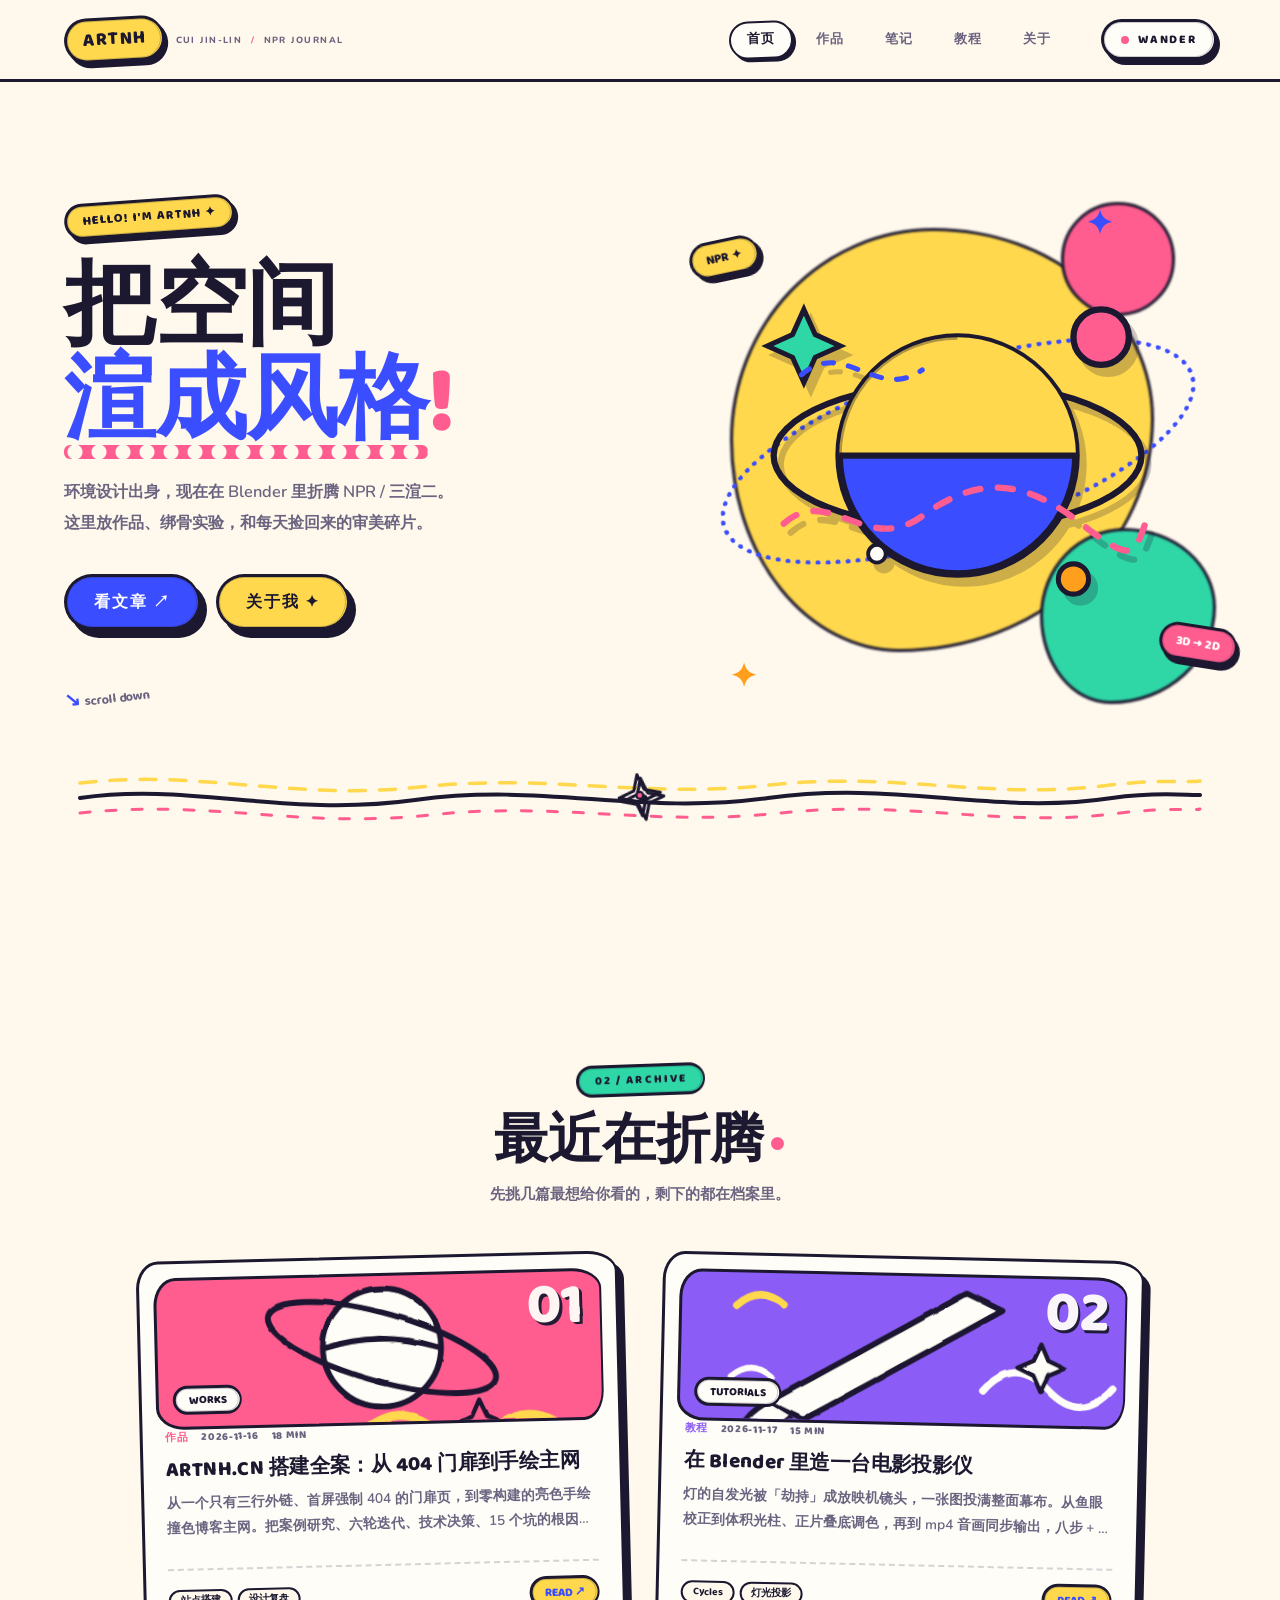
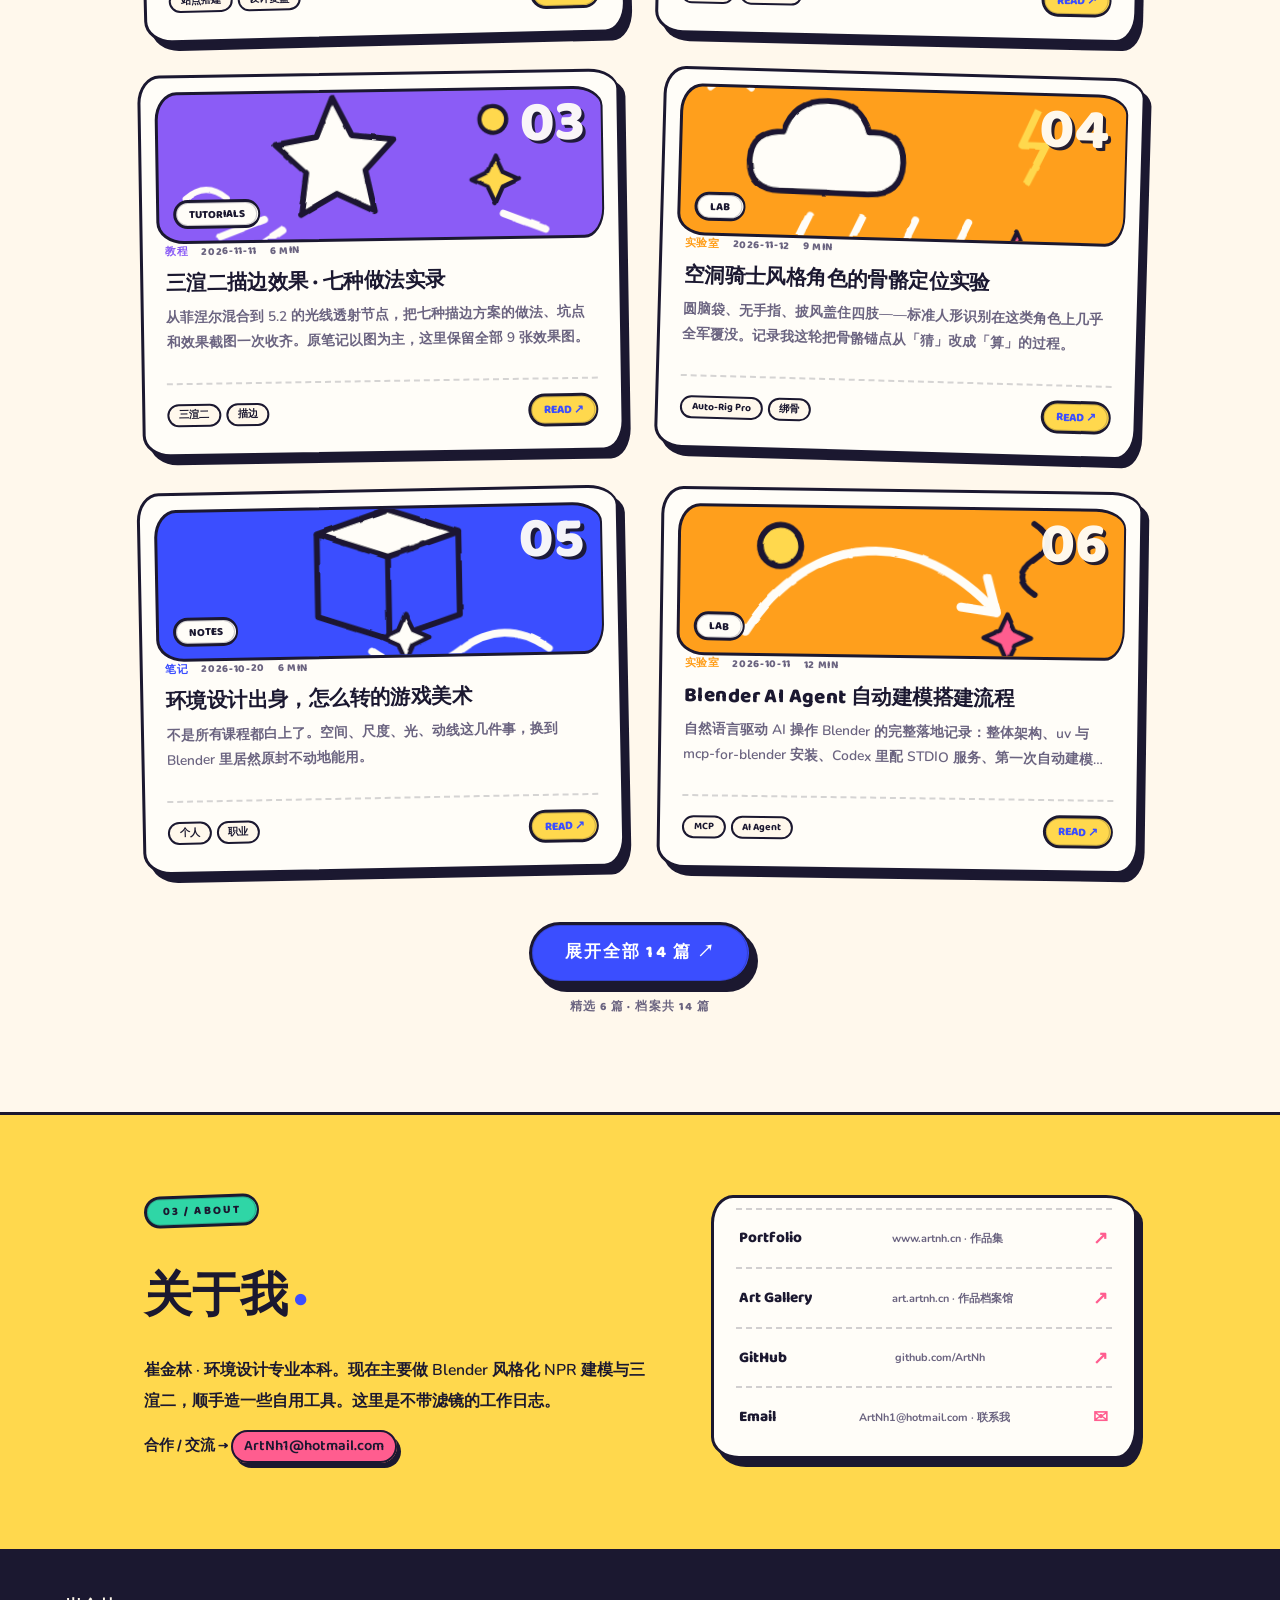
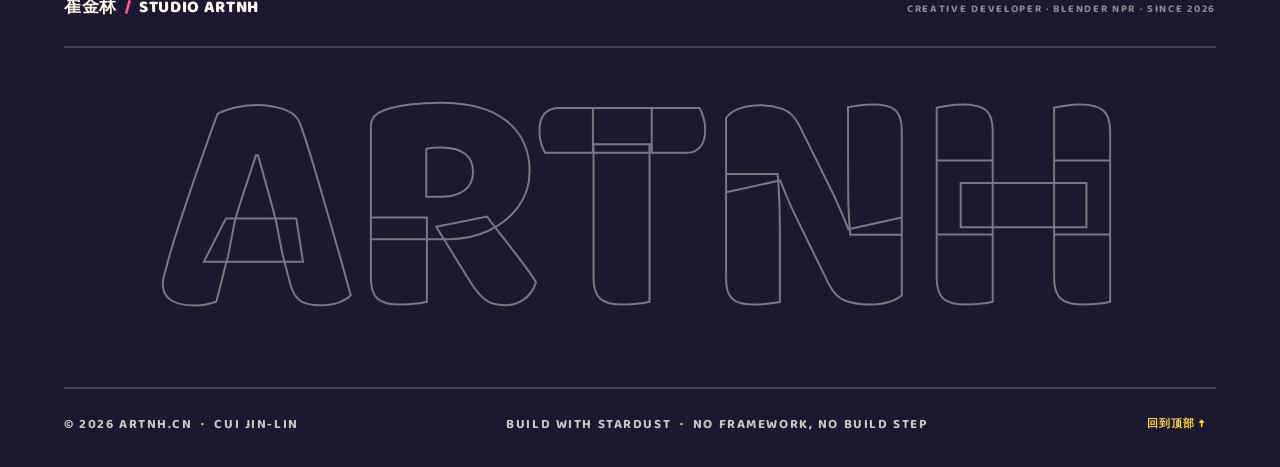
==== commit c9dbd67d: "[feat(site): 投影仪教程入库，首页精选改按 picked 座次 (2026-11-17 23:48)]" ====
--- a/index.html
+++ b/index.html
@@ -1514,7 +1514,7 @@
 
     <!-- 文章数据层：用 script 标签加载，双击 index.html（file://）也能跑；
          若改用 fetch + posts.json，本地协议会被 CORS 拦下 -->
-    <script src="posts.js?v=20261116d"></script>
+    <script src="posts.js?v=20261117a"></script>
 
     <!-- ── JavaScript：星尘渲染、博客渲染与无刷新单页路由 ── -->
     <script>
@@ -2005,16 +2005,21 @@
             });
         }
 
-        /* ── 文章网格：默认精选 4 篇，展开才给全部 ── */
+        /* ── 文章网格：默认精选 4~6 篇，展开才给全部 ── */
         function visiblePosts() {
             const q = query.trim().toLowerCase();
             const picked = META.picked || [];
-            return POSTS.filter(p => {
+            const list = POSTS.filter(p => {
                 if (!showAll && !picked.includes(p.slug)) return false;   // 首屏做减法
                 if (activeCat !== 'all' && p.category !== activeCat) return false;
                 if (!q) return true;
                 return [p.title, p.subtitle, p.excerpt, ...(p.tags || [])].join(' ').toLowerCase().includes(q);
-            }).sort((a, b) => sortDesc ? b.date.localeCompare(a.date) : a.date.localeCompare(b.date));
+            });
+            if (!showAll) {
+                // 首页精选按 picked 数组顺序摆座次（策展排序，日期只管档案页）
+                return list.sort((a, b) => picked.indexOf(a.slug) - picked.indexOf(b.slug));
+            }
+            return list.sort((a, b) => sortDesc ? b.date.localeCompare(a.date) : a.date.localeCompare(b.date));
         }
 
         /* ── 手绘封面：6 套基础图案 + 按 slug 派生的镜像 / 旋转 / 点缀，保证每篇都不同 ── */
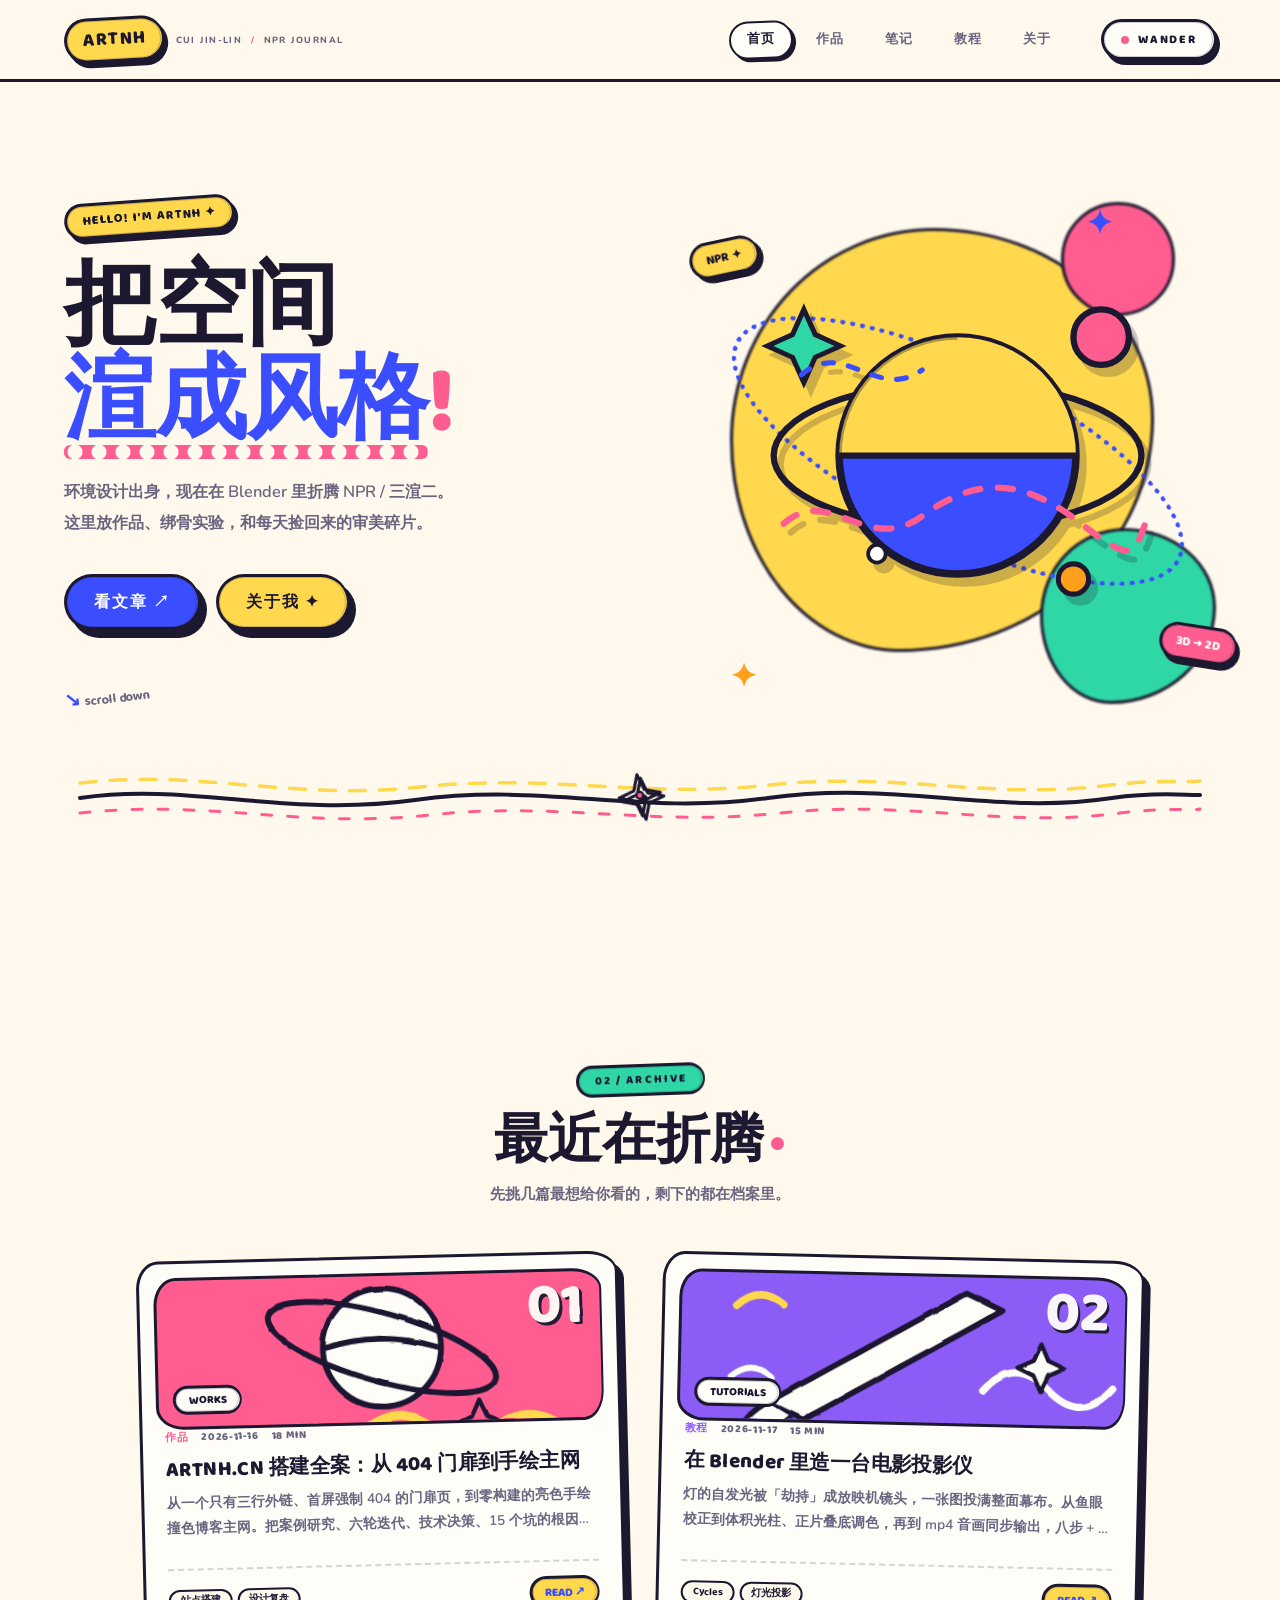
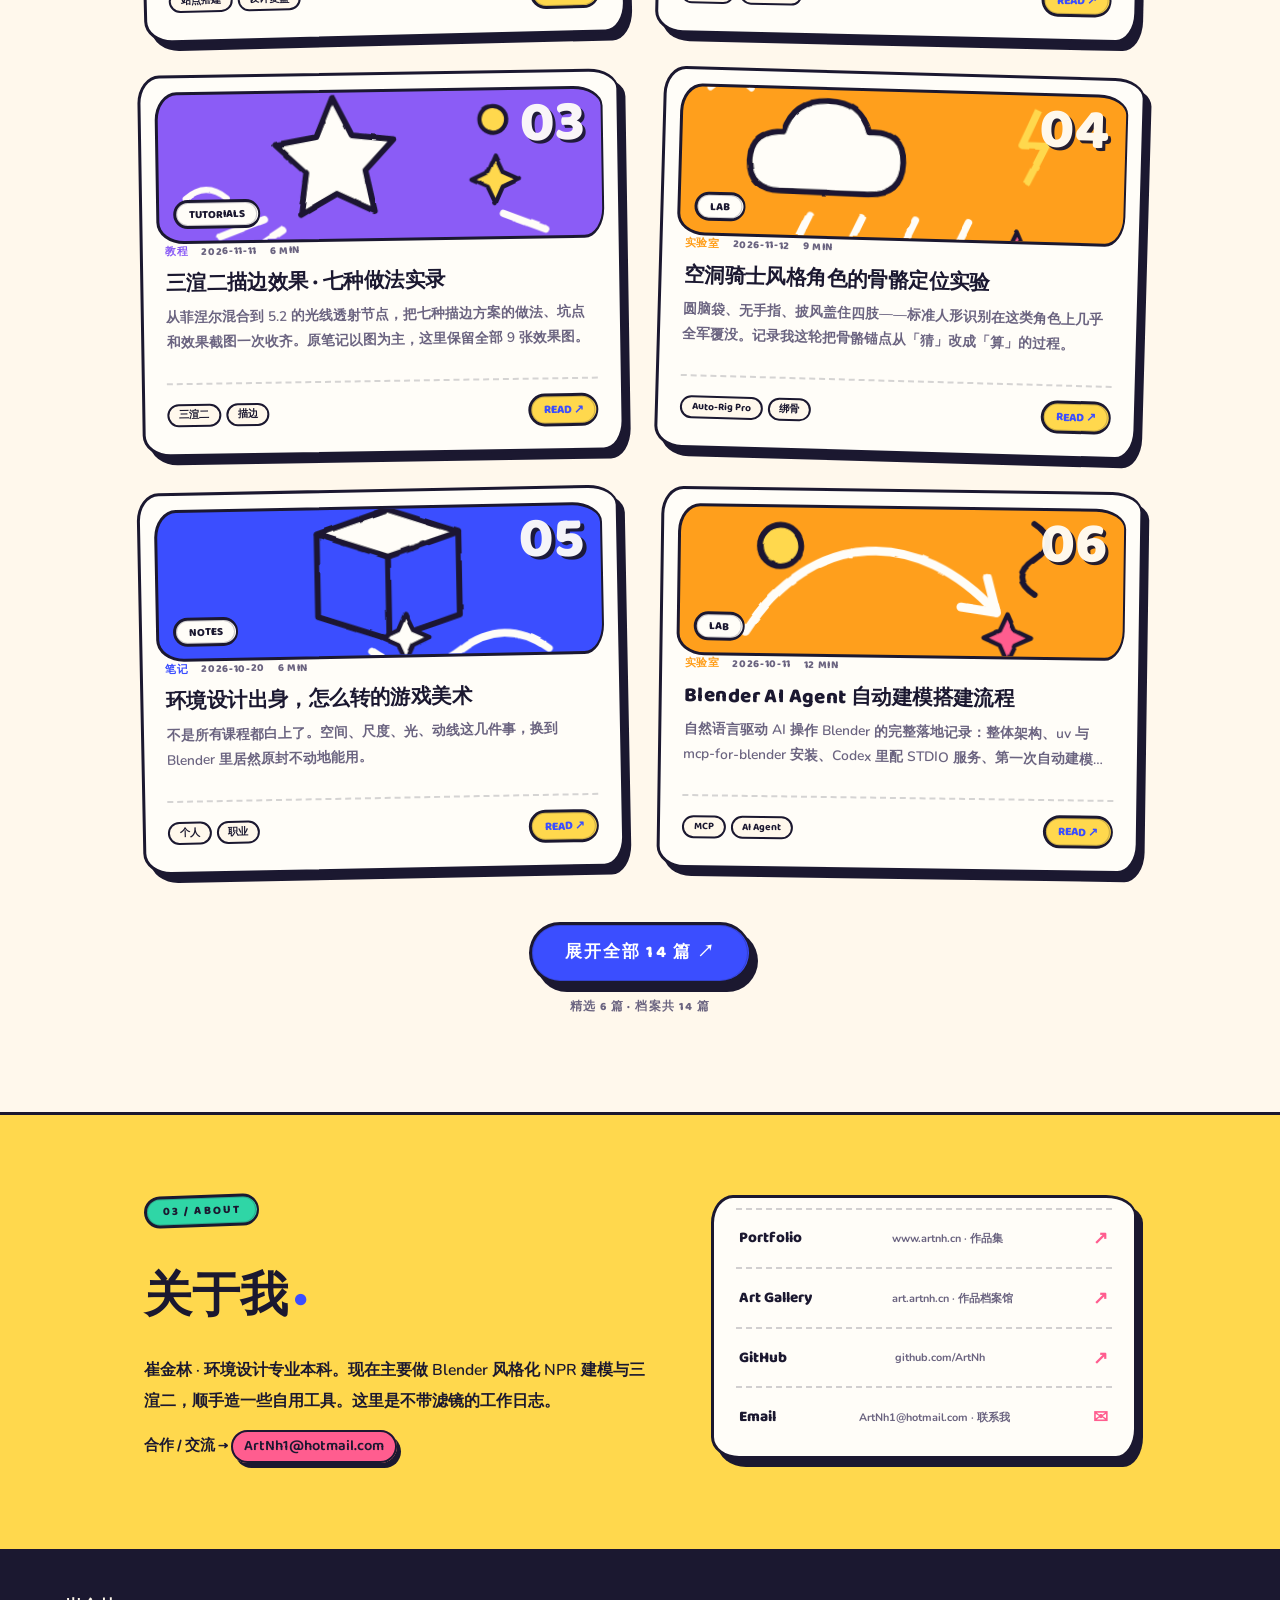
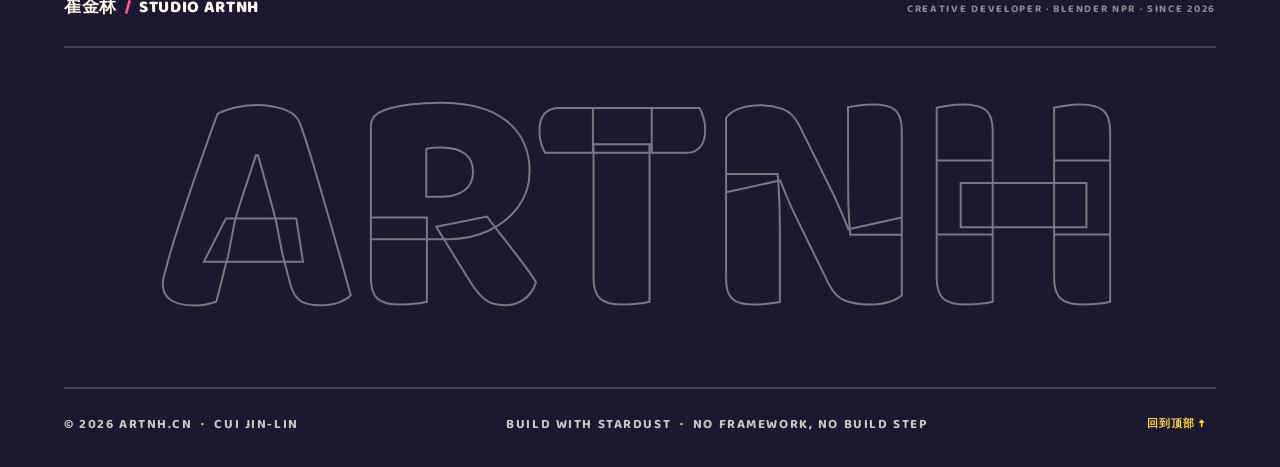
==== commit e190680f: "[feat(site): 导航行为定向——logo滚顶/关于我滚页底/看文章进档案/分类直达档案页 (2026-11-17 23:57)]" ====
--- a/index.html
+++ b/index.html
@@ -1274,15 +1274,15 @@
     <div id="blog-app">
 
         <header class="site-header">
-            <a class="brand" href="#home" aria-label="回到博客首页">
+            <a class="brand" href="#home" id="brand-home" aria-label="回到博客主页顶部">
                 <span class="brand-mark">ARTNH</span>
                 <span class="brand-sub">CUI JIN-LIN <i>/</i> NPR JOURNAL</span>
             </a>
             <nav class="site-nav" aria-label="主导航">
                 <a href="#home" data-nav="home">首页</a>
-                <a href="#category/works" data-nav="works">作品</a>
-                <a href="#category/notes" data-nav="notes">笔记</a>
-                <a href="#category/tutorials" data-nav="tutorials">教程</a>
+                <a href="archive.html?cat=works">作品</a>
+                <a href="archive.html?cat=notes">笔记</a>
+                <a href="archive.html?cat=tutorials">教程</a>
                 <a href="#about" data-nav="about">关于</a>
             </nav>
             <button class="wander-chip" id="btn-wander-gate" title="进入迷航与邂逅 · 宇宙门扉">
@@ -1300,8 +1300,8 @@
                         <h1 class="pop-title">把空间<br><span class="wobble">渲成风格</span><span class="bang">!</span></h1>
                         <p class="pop-desc">环境设计出身，现在在 Blender 里折腾 <span class="nowrap">NPR / 三渲二</span>。<br>这里放作品、绑骨实验，和每天捡回来的审美碎片。</p>
                         <div class="pop-actions">
-                            <a class="btn btn-solid" href="#feed">看文章 ↗</a>
-                            <a class="btn btn-ghost" href="#about">关于我 ✦</a>
+                            <a class="btn btn-solid" href="archive.html">看文章 ↗</a>
+                            <a class="btn btn-ghost" href="#about" id="btn-about">关于我 ✦</a>
                         </div>
                         <span class="scribble">scroll down</span>
                     </div>
@@ -2256,6 +2256,20 @@
             window.scrollTo({ top: 0, behavior: 'smooth' });
         });
 
+        // 左上角 logo：与「回到顶部」同款行为 —— 平滑滚回主页顶部，不改 hash
+        // （阅读层开着时先关层，否则滚顶看不到东西）
+        $('brand-home').addEventListener('click', (e) => {
+            e.preventDefault();
+            if (!reader.hidden) { location.hash = '#home'; return; }
+            window.scrollTo({ top: 0, behavior: 'smooth' });
+        });
+
+        // Hero「关于我」：平滑滚到页底关于区，不走 hash 路由（避免收起已展开的档案）
+        $('btn-about').addEventListener('click', (e) => {
+            e.preventDefault();
+            $('about').scrollIntoView({ behavior: 'smooth', block: 'start' });
+        });
+
         // 全局鼠标点击：彩色星点迸发 + 扩散圆环
         (() => {
             const layer = $('click-layer');
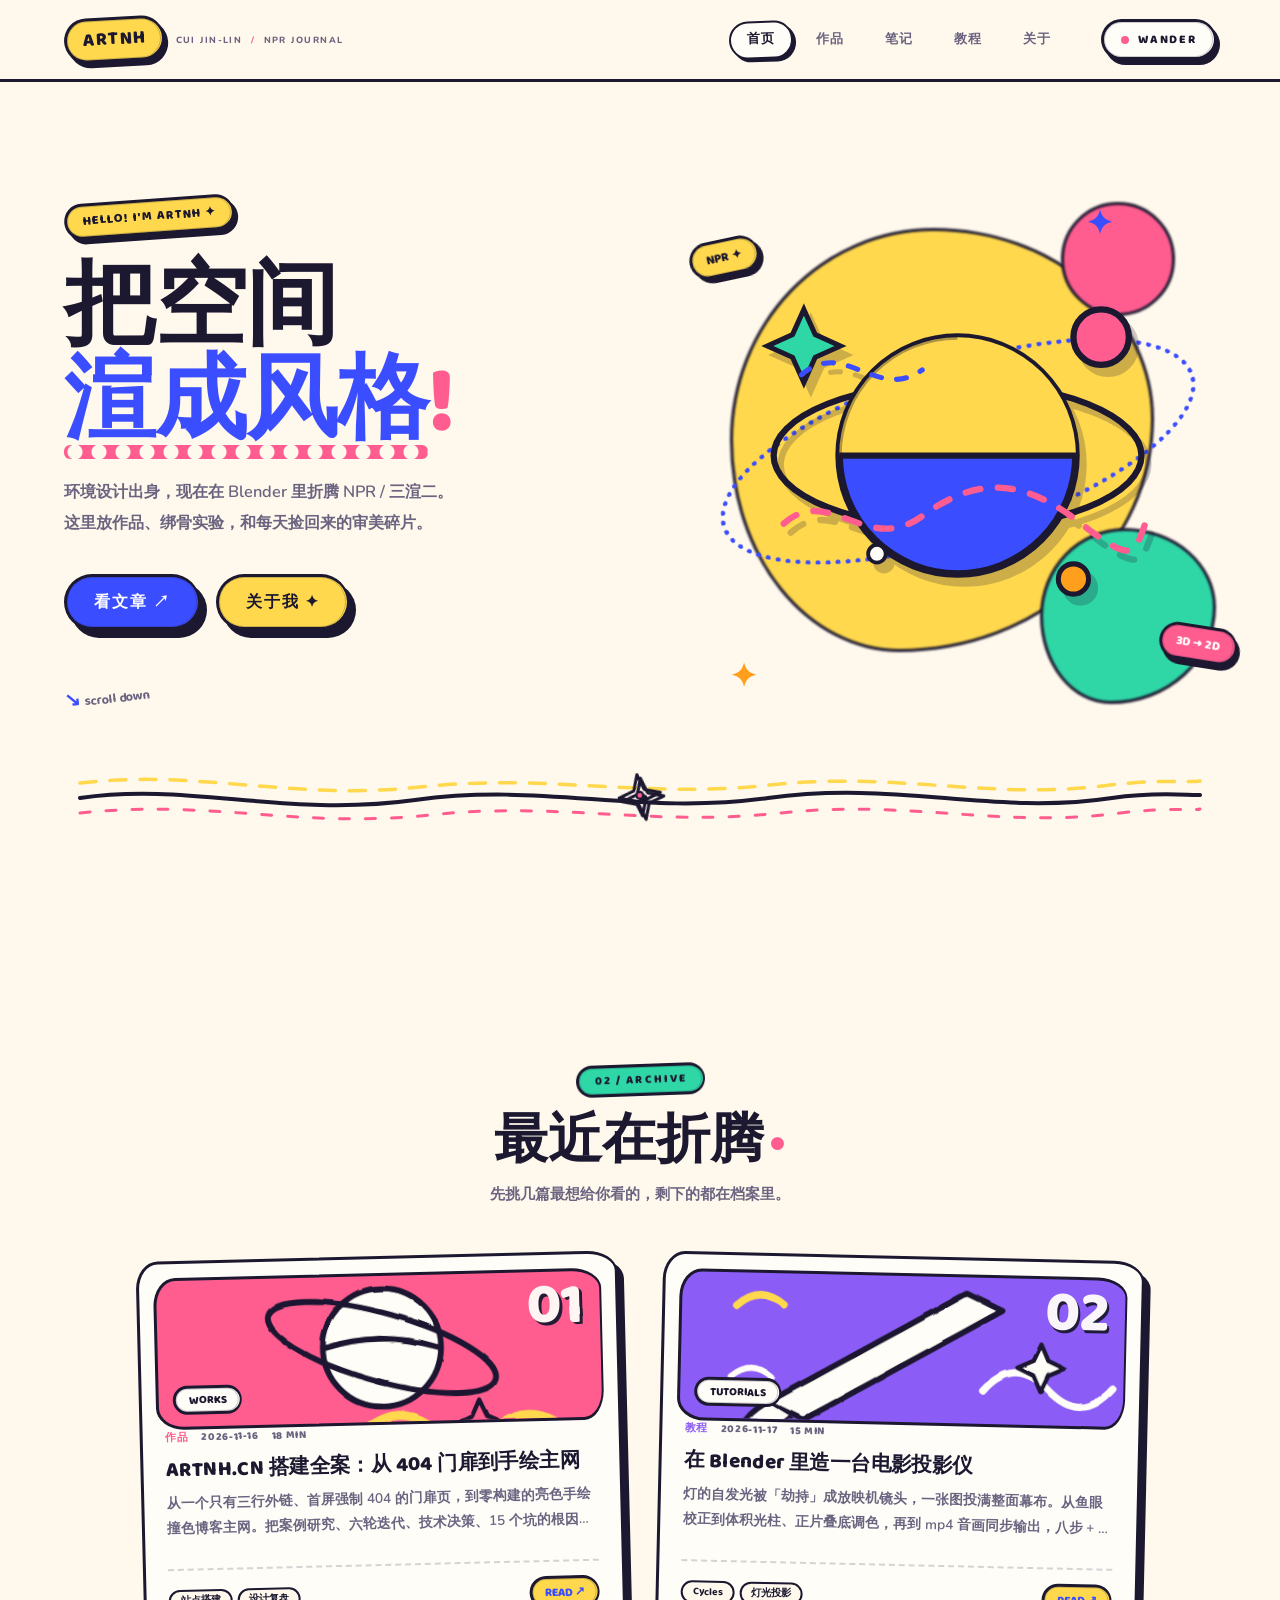
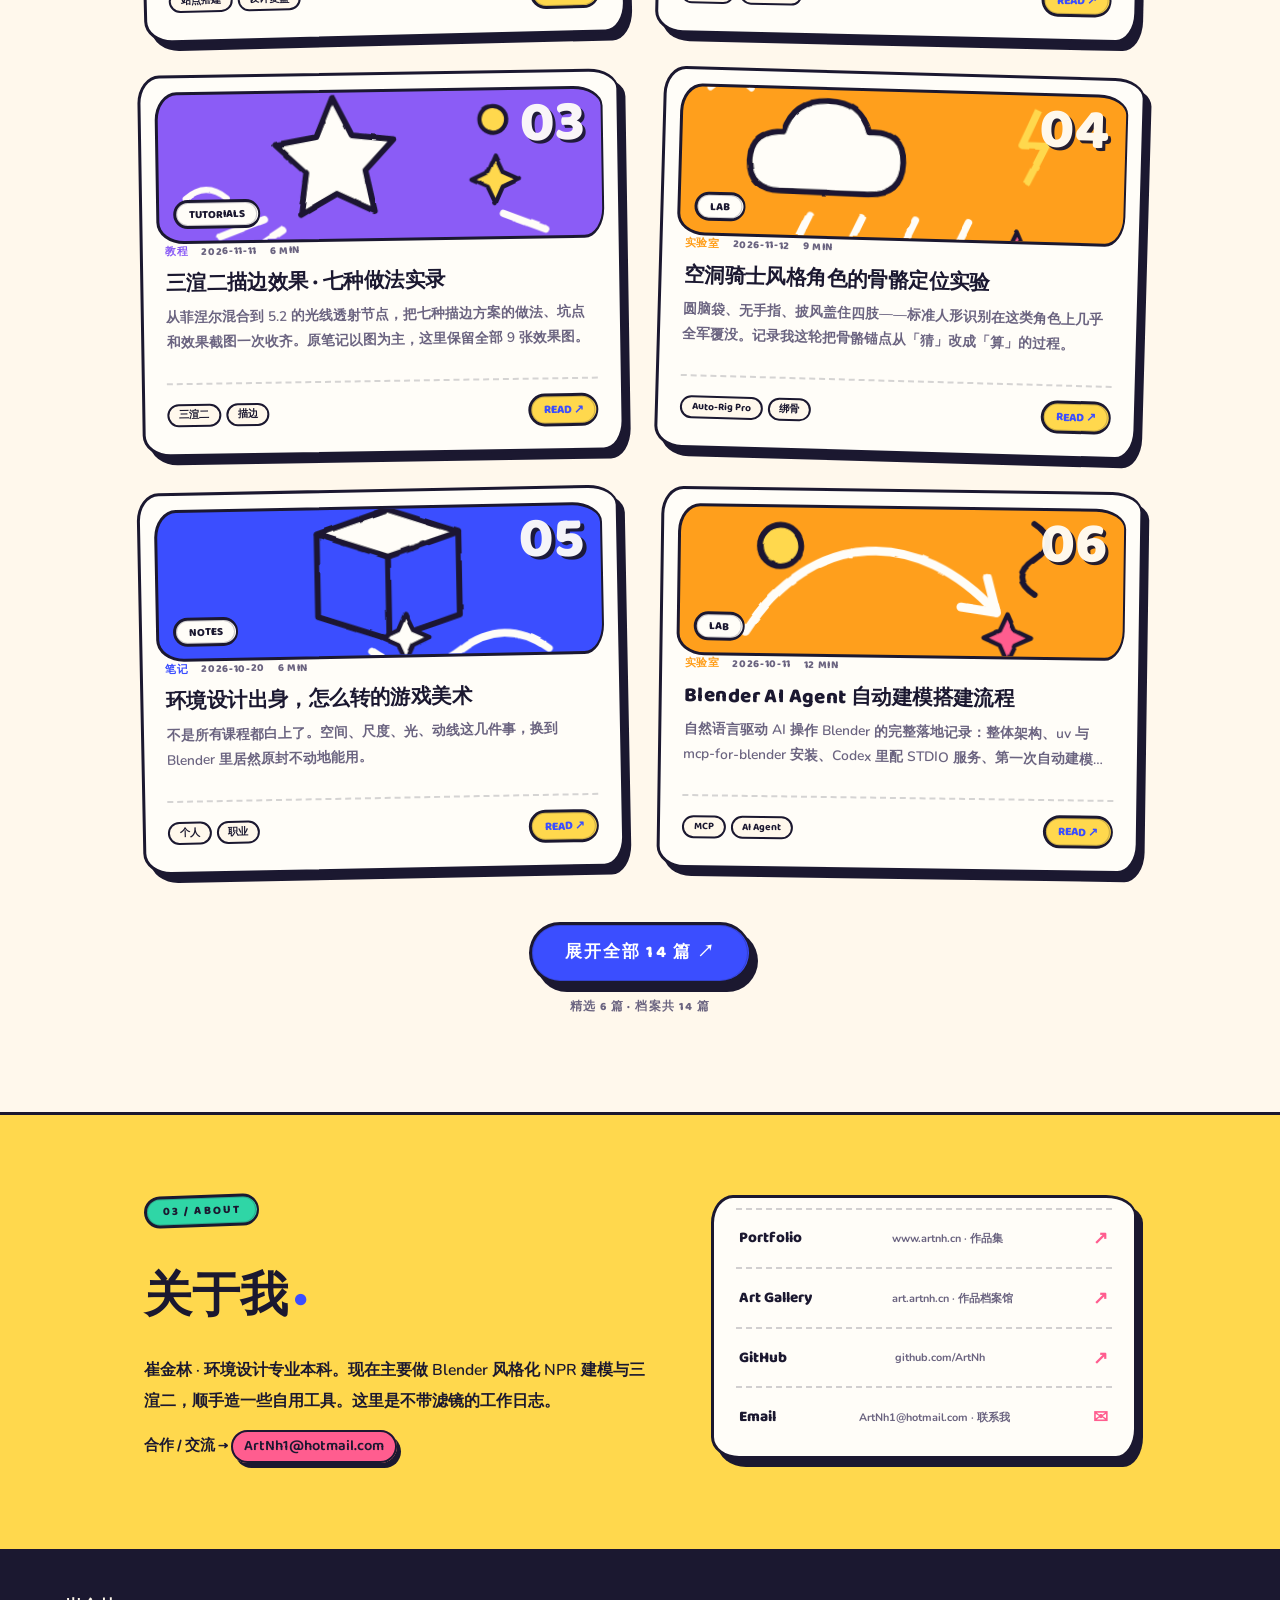
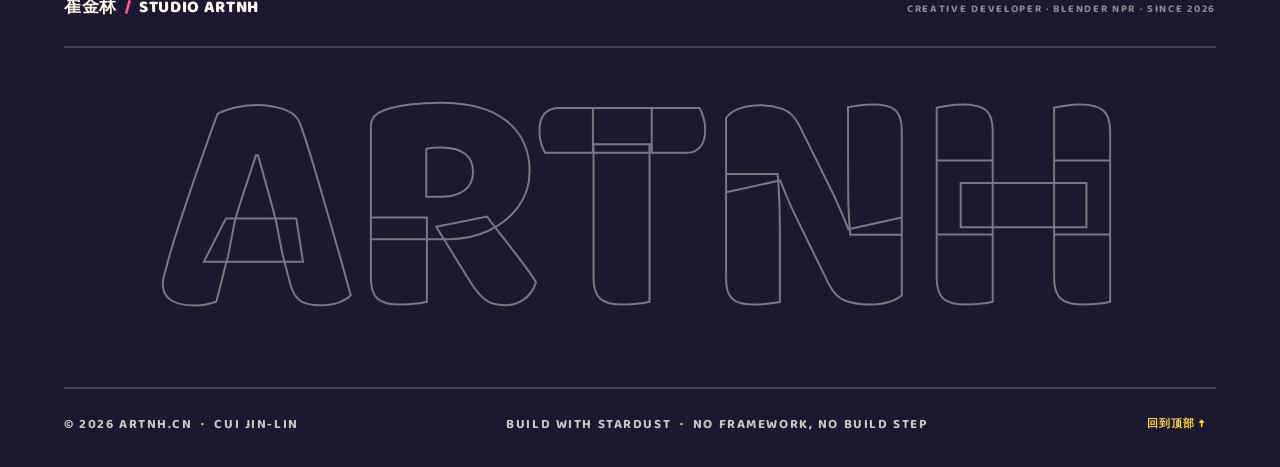
==== commit 38570255: "[fix(site): 导航「关于」不再写hash；「首页」/logo 从任何位置都真正滚回主页顶部 (2026-11-18 00:14)]" ====
--- a/index.html
+++ b/index.html
@@ -1279,11 +1279,11 @@
                 <span class="brand-sub">CUI JIN-LIN <i>/</i> NPR JOURNAL</span>
             </a>
             <nav class="site-nav" aria-label="主导航">
-                <a href="#home" data-nav="home">首页</a>
+                <a href="#home" data-nav="home" id="nav-home">首页</a>
                 <a href="archive.html?cat=works">作品</a>
                 <a href="archive.html?cat=notes">笔记</a>
                 <a href="archive.html?cat=tutorials">教程</a>
-                <a href="#about" data-nav="about">关于</a>
+                <a href="#about" data-nav="about" id="nav-about">关于</a>
             </nav>
             <button class="wander-chip" id="btn-wander-gate" title="进入迷航与邂逅 · 宇宙门扉">
                 <span class="wander-dot"></span><span>Wander</span>
@@ -2256,17 +2256,37 @@
             window.scrollTo({ top: 0, behavior: 'smooth' });
         });
 
-        // 左上角 logo：与「回到顶部」同款行为 —— 平滑滚回主页顶部，不改 hash
-        // （阅读层开着时先关层，否则滚顶看不到东西）
-        $('brand-home').addEventListener('click', (e) => {
+        // 高亮同步：不走 hash 的导航（首页/关于/logo）手动更新 is-current
+        function syncNavCurrent(hash) {
+            document.querySelectorAll('.site-nav a').forEach(a => {
+                a.classList.toggle('is-current', a.getAttribute('href') === hash);
+            });
+        }
+
+        // 回主页顶部：logo 与顶部「首页」共用 —— 从 #about / 文章层回来时顺手复位状态再滚顶
+        // （原 bug：#about → 点首页时 hash 虽变，但 route() 不滚顶，肉眼看着像没反应）
+        function goHomeTop() {
+            if (location.hash && location.hash !== '#home') location.hash = '#home';
+            syncNavCurrent('#home');
+            window.scrollTo({ top: 0, behavior: 'smooth' });
+        }
+
+        // 左上角 logo：与「回到顶部」同款行为
+        $('brand-home').addEventListener('click', (e) => { e.preventDefault(); goHomeTop(); });
+        // 顶部「首页」：从任何位置（含 #about 残留）都真正回到主页顶部
+        $('nav-home').addEventListener('click', (e) => { e.preventDefault(); goHomeTop(); });
+
+        // 顶部「关于」：平滑滚到页底关于区，不走 hash（URL 不再留下 #about，也不会重排档案）
+        $('nav-about').addEventListener('click', (e) => {
             e.preventDefault();
-            if (!reader.hidden) { location.hash = '#home'; return; }
-            window.scrollTo({ top: 0, behavior: 'smooth' });
+            syncNavCurrent('#about');
+            $('about').scrollIntoView({ behavior: 'smooth', block: 'start' });
         });
 
-        // Hero「关于我」：平滑滚到页底关于区，不走 hash 路由（避免收起已展开的档案）
+        // Hero「关于我」：同上
         $('btn-about').addEventListener('click', (e) => {
             e.preventDefault();
+            syncNavCurrent('#about');
             $('about').scrollIntoView({ behavior: 'smooth', block: 'start' });
         });
 
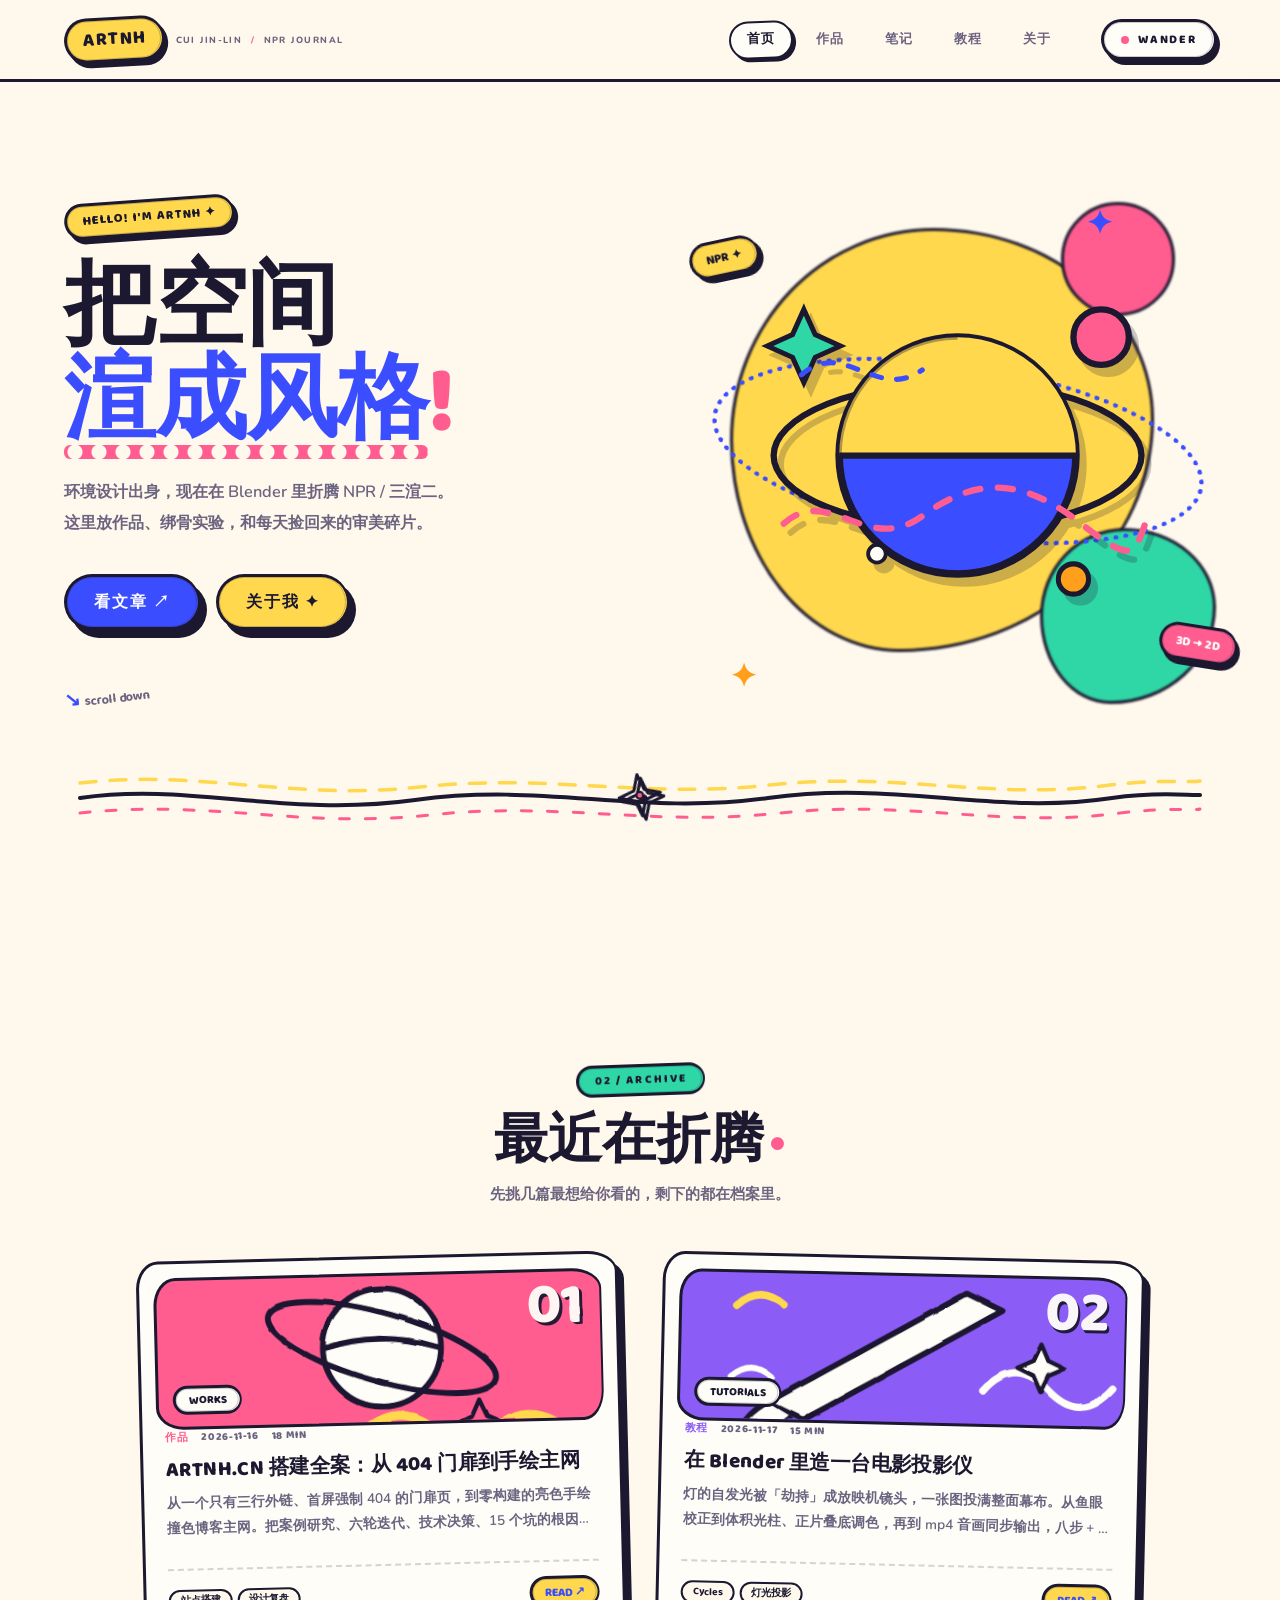
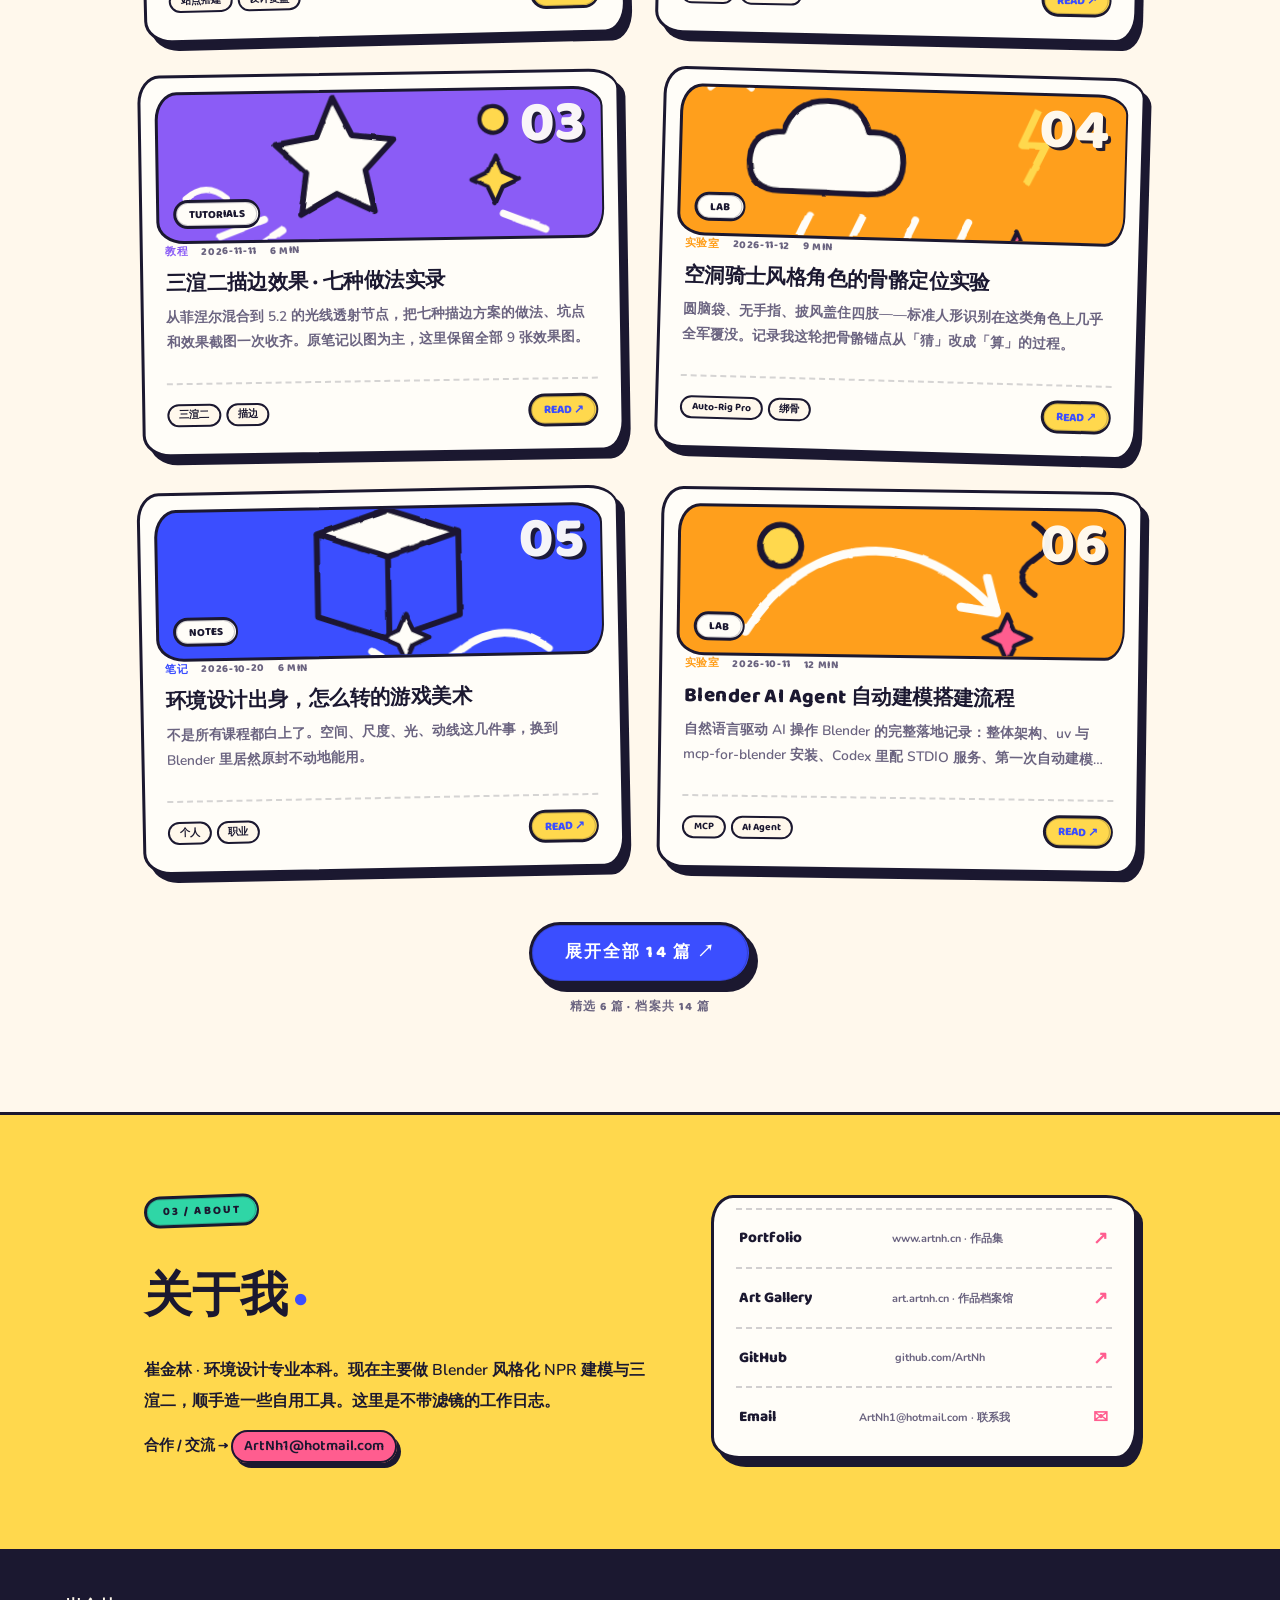
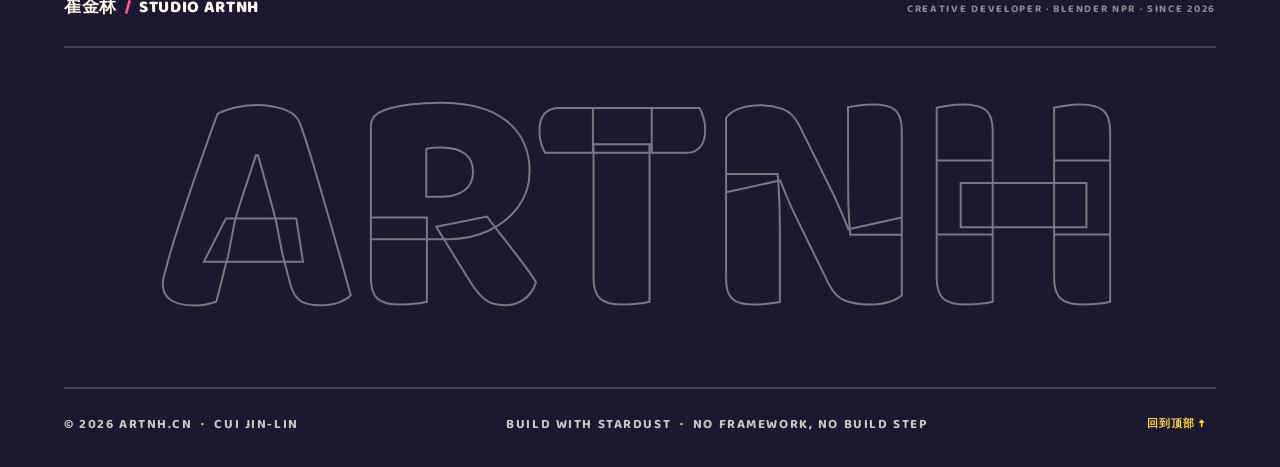
==== commit 5d44f489: "[feat(site): 主页地址栏净化——落地即抹 #home/#feed 等尾巴，线上归一成裸域名 artnh.cn；#post/ 深链保留 (2026-11-18 00:20)]" ====
--- a/index.html
+++ b/index.html
@@ -2125,7 +2125,7 @@
 
         function openReader(slug) {
             const p = POSTS.find(x => x.slug === slug);
-            if (!p) { location.hash = '#home'; return; }
+            if (!p) { closeReader(); cleanHomeUrl(); return; }
             const c = catOf(p);
             const idx = POSTS.indexOf(p);
             const prev = POSTS[idx - 1], next = POSTS[idx + 1];
@@ -2233,7 +2233,7 @@
                     const c = hash.slice(10);
                     if (catById[c]) activeCat = c;
                     showAll = true;              // 直接点栏目 = 要看这一类的全部
-                } else if (hash === '' || hash === '#home' || hash === '#all') {
+                } else if (hash === '' || hash === '#home' || hash === '#all' || hash === '#feed') {
                     activeCat = 'all';
                     showAll = false;
                 }
@@ -2242,10 +2242,11 @@
                 if (hash === '#about') {
                     setTimeout(() => $('about').scrollIntoView({ behavior: 'smooth', block: 'start' }), 80);
                 }
-            }
-            document.querySelectorAll('.site-nav a').forEach(a => {
-                a.classList.toggle('is-current', a.getAttribute('href') === (hash || '#home'));
-            });
+                // 地址栏净化：#home / #feed / #about / #all 都是「主页态」，落地后立即
+                // 把 URL 抹成裸域名（保留 #category/ 功能链）；#post/ 保留供刷新与分享。
+                if (['#home', '#feed', '#about', '#all'].includes(hash)) cleanHomeUrl();
+            }
+            syncNavCurrent(hash || '#home');
         }
 
         /* ── 交互绑定 ── */
@@ -2263,10 +2264,26 @@
             });
         }
 
-        // 回主页顶部：logo 与顶部「首页」共用 —— 从 #about / 文章层回来时顺手复位状态再滚顶
-        // （原 bug：#about → 点首页时 hash 虽变，但 route() 不滚顶，肉眼看着像没反应）
+        // 地址栏净化：主页任何状态下，URL 只显示干净域名（artnh.cn）。
+        // http(s) 下连 /index.html 一起归一成 /；file:// 双击时跨路径 replaceState 会被
+        // 安全策略拦下，降级为只抹 hash（路径保留，本地预览不受影响）。
+        function cleanHomeUrl() {
+            try {
+                history.replaceState(null, '', location.pathname.replace(/index\.html$/, '') + location.search);
+            } catch (err) {
+                try { history.replaceState(null, '', location.pathname + location.search); } catch (e2) {}
+            }
+        }
+
+        // 回主页顶部：logo 与顶部「首页」共用 —— 手动复位到首页态 + 净化 URL + 平滑滚顶。
+        // （不再写 #home hash：地址栏保持 artnh.cn 干净裸域名）
         function goHomeTop() {
-            if (location.hash && location.hash !== '#home') location.hash = '#home';
+            closeReader();
+            activeCat = 'all'; query = '';
+            const searchBox = $('post-search'); if (searchBox) searchBox.value = '';
+            showAll = false;
+            renderFilters(); renderPosts();
+            cleanHomeUrl();
             syncNavCurrent('#home');
             window.scrollTo({ top: 0, behavior: 'smooth' });
         }
@@ -2370,7 +2387,12 @@
             activeCat = 'all'; query = ''; $('post-search').value = '';
             renderFilters(); renderPosts();
         });
-        $('reader-back').addEventListener('click', () => { location.hash = '#home'; });
+        $('reader-back').addEventListener('click', () => {
+            closeReader();
+            syncBodyLock();
+            cleanHomeUrl();          // 关文章回主页：URL 归一成裸域名，不留 #post 尾巴
+            syncNavCurrent('#home');
+        });
         $('reader-gate').addEventListener('click', showGate);
 
         btnWanderGate.addEventListener('click', (e) => {
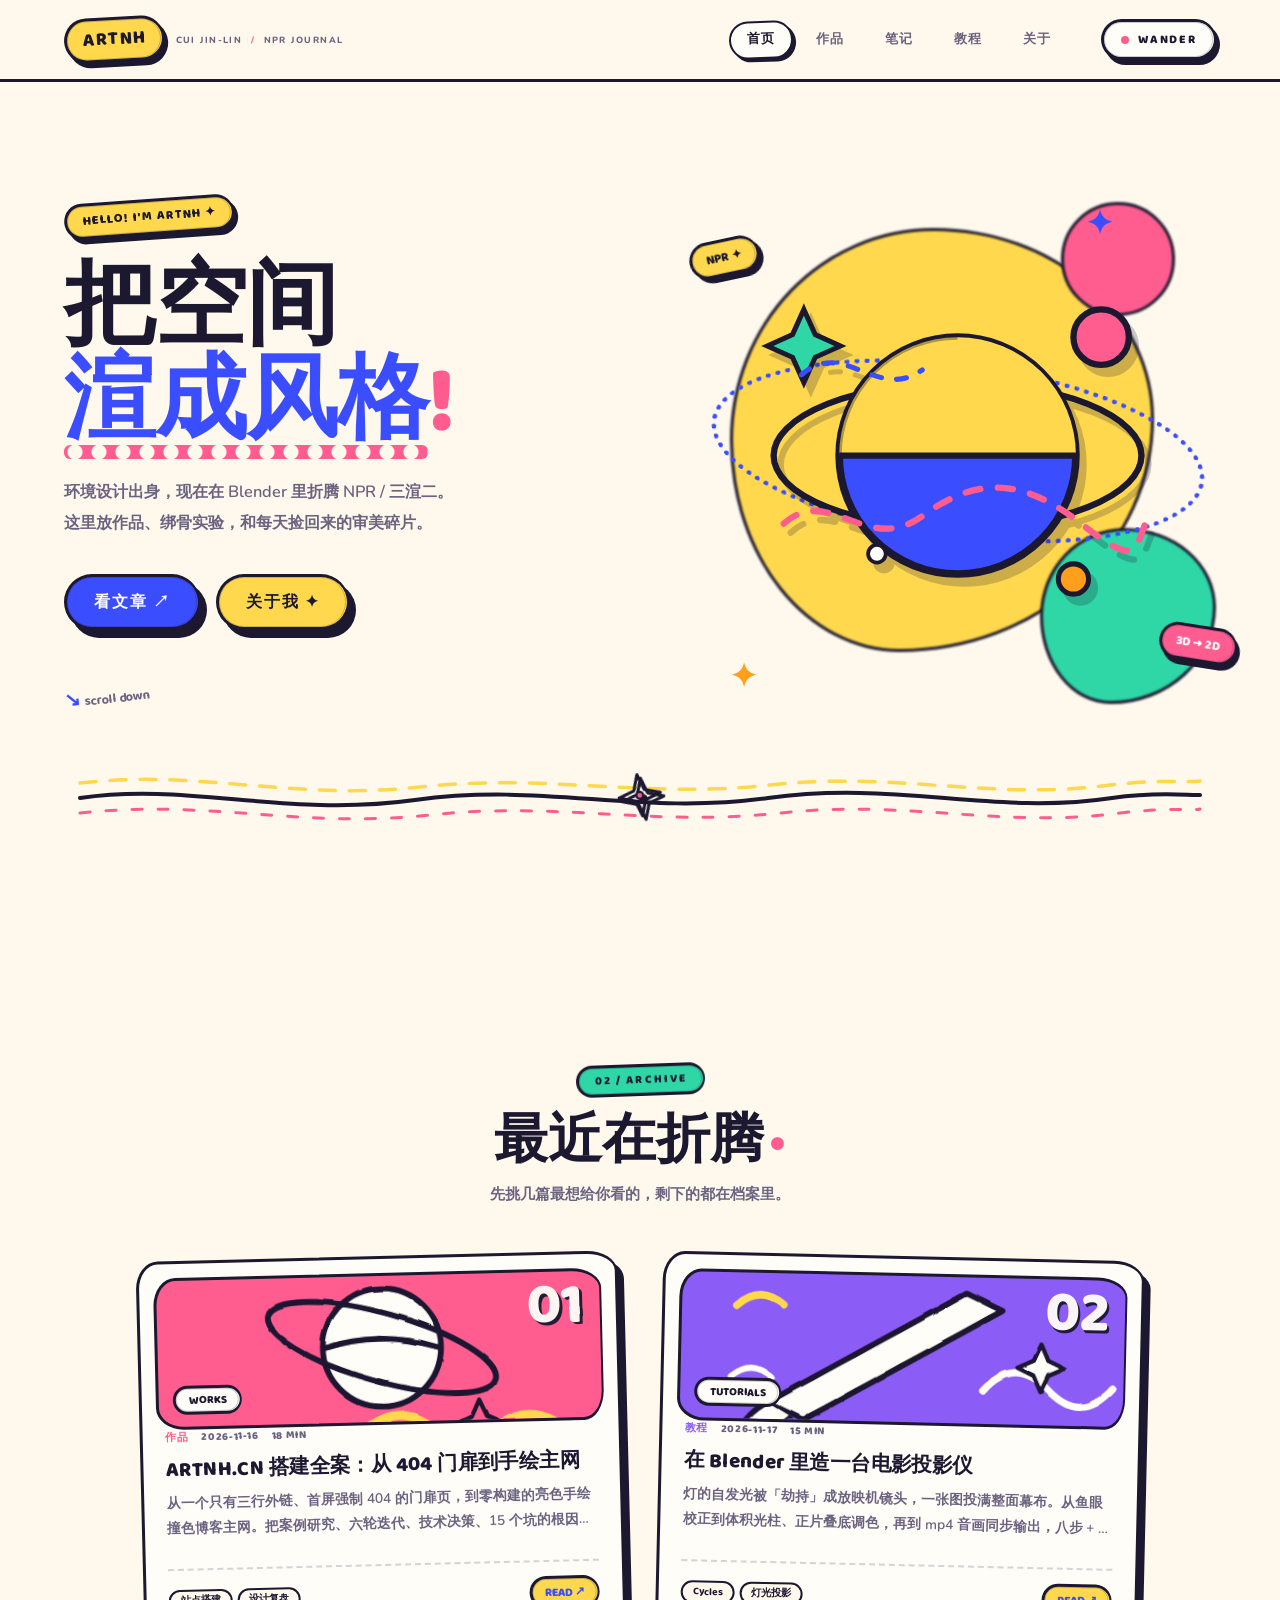
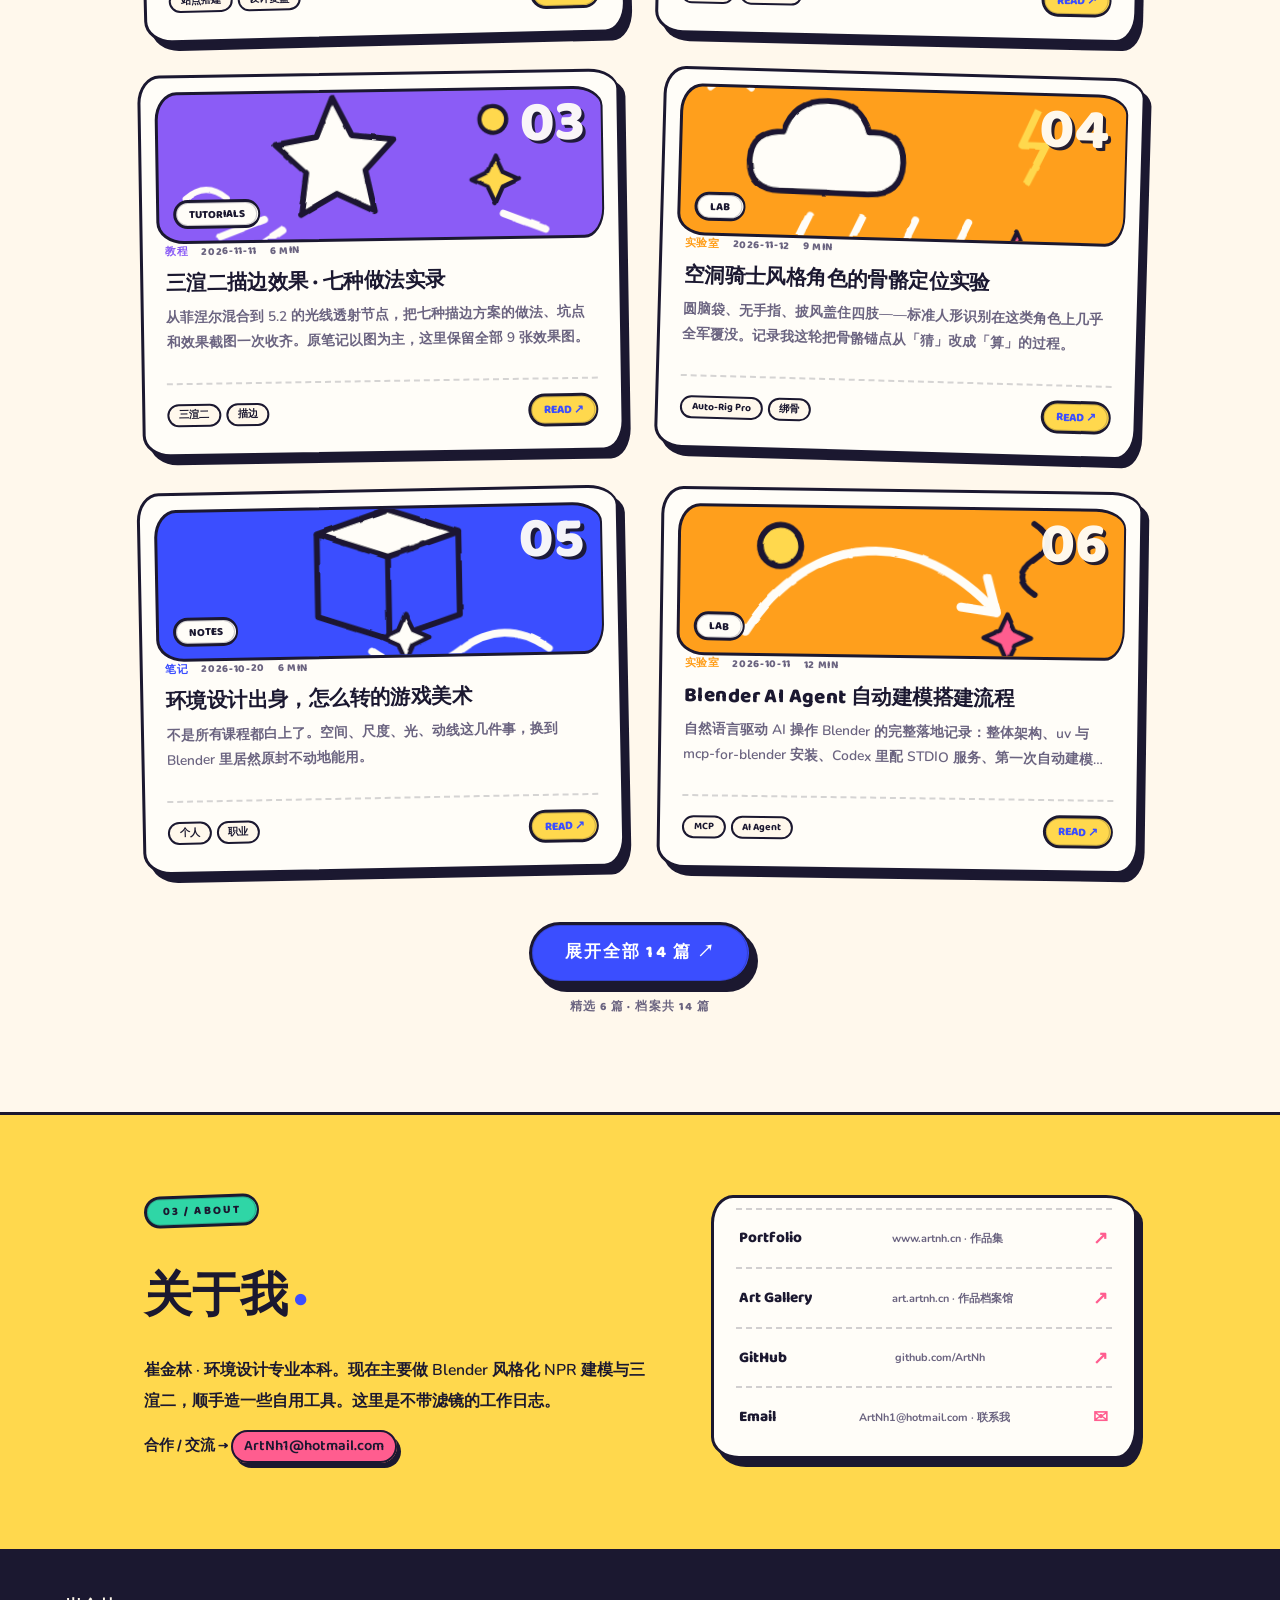
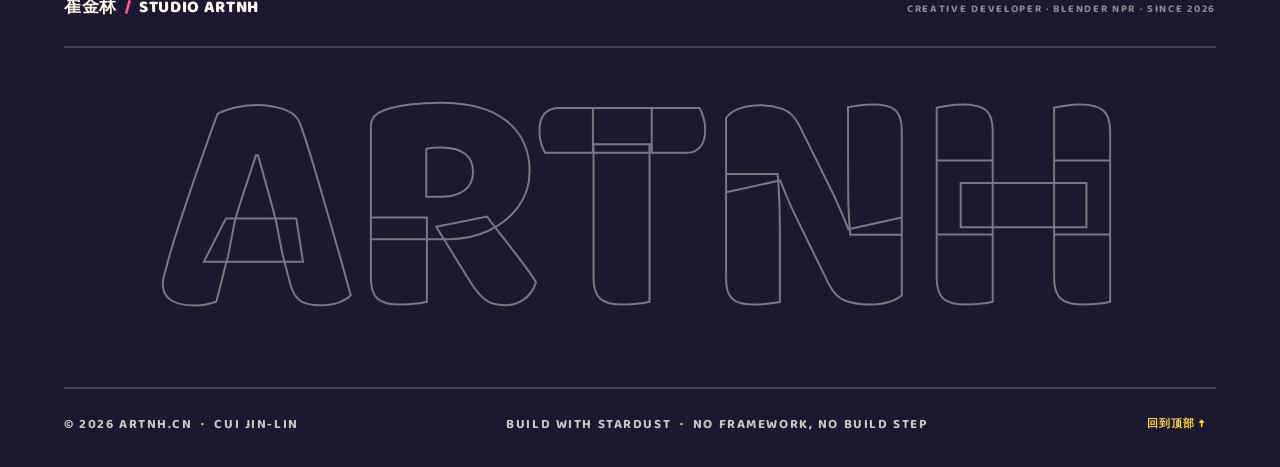
==== commit 5c962d57: "[feat(site): 返回档案智能定向；主页/档案页地址栏全态归一——主页永远裸域名，档案永远 /archive (2026-11-18 00:40)]" ====
--- a/index.html
+++ b/index.html
@@ -2242,9 +2242,10 @@
                 if (hash === '#about') {
                     setTimeout(() => $('about').scrollIntoView({ behavior: 'smooth', block: 'start' }), 80);
                 }
-                // 地址栏净化：#home / #feed / #about / #all 都是「主页态」，落地后立即
-                // 把 URL 抹成裸域名（保留 #category/ 功能链）；#post/ 保留供刷新与分享。
-                if (['#home', '#feed', '#about', '#all'].includes(hash)) cleanHomeUrl();
+                // 地址栏规范（2026-11-18 起铁律）：主页一切状态（含裸落地 / #home / #feed /
+                // #about / 未知 hash）URL 一律归一成裸域名；#post/ 与 #category/ 是功能深链，
+                // 刷新与分享要靠它们，保留不洗。
+                if (!hash.startsWith('#category/')) cleanHomeUrl();
             }
             syncNavCurrent(hash || '#home');
         }
@@ -2387,11 +2388,23 @@
             activeCat = 'all'; query = ''; $('post-search').value = '';
             renderFilters(); renderPosts();
         });
+        // 「← 返回档案」：文章从哪来回哪去。只有从主页精选区打开的才回主页，
+        // 从档案独立页进来的回 archive.html（保持 ?cat= 语境）。
+        let openedFromArchive = false;      // 档案页跳转进来时由 URL 参数标记
+        (() => {
+            const params = new URLSearchParams(location.search);
+            if (params.get('from') === 'archive') openedFromArchive = true;
+        })();
         $('reader-back').addEventListener('click', () => {
-            closeReader();
-            syncBodyLock();
-            cleanHomeUrl();          // 关文章回主页：URL 归一成裸域名，不留 #post 尾巴
-            syncNavCurrent('#home');
+            if (openedFromArchive) {
+                location.href = 'archive.html';
+            } else {
+                closeReader();
+                syncBodyLock();
+                cleanHomeUrl();
+                syncNavCurrent('#home');
+                window.scrollTo({ top: 0, behavior: 'smooth' });
+            }
         });
         $('reader-gate').addEventListener('click', showGate);
 
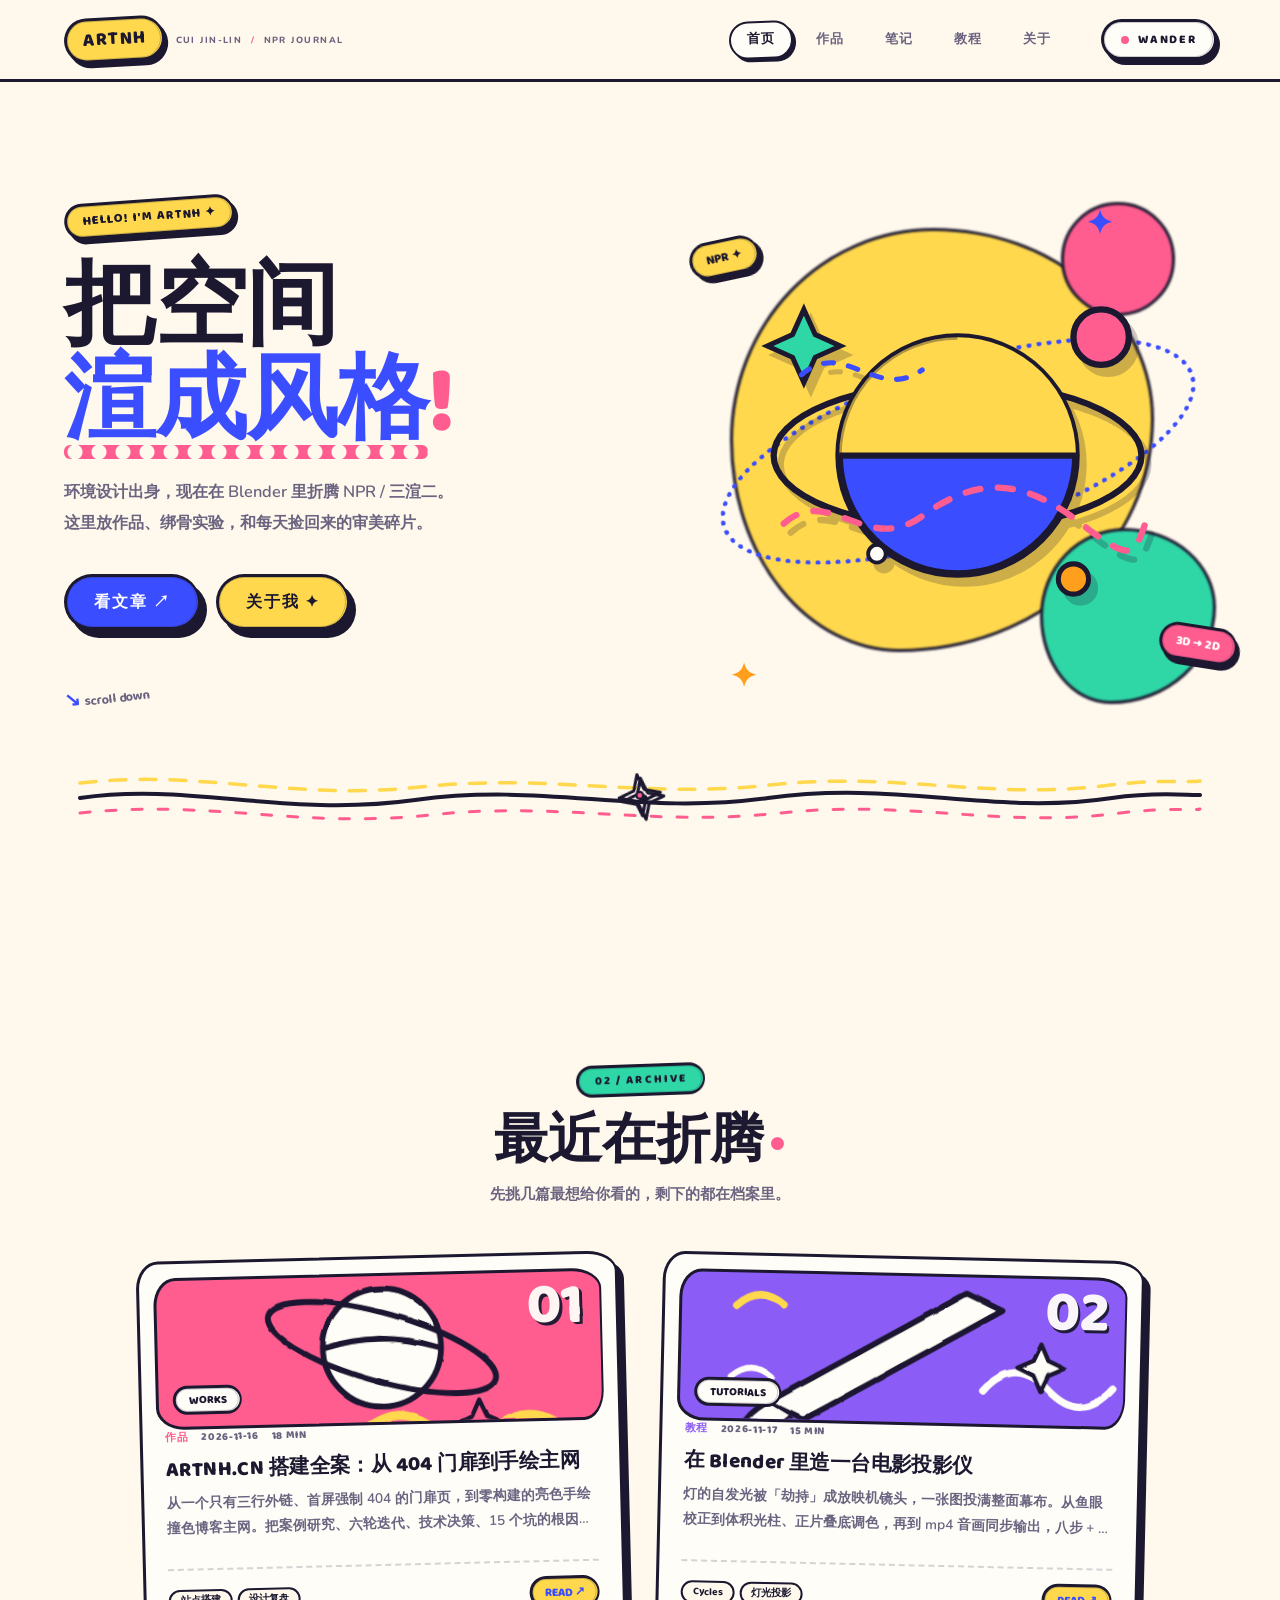
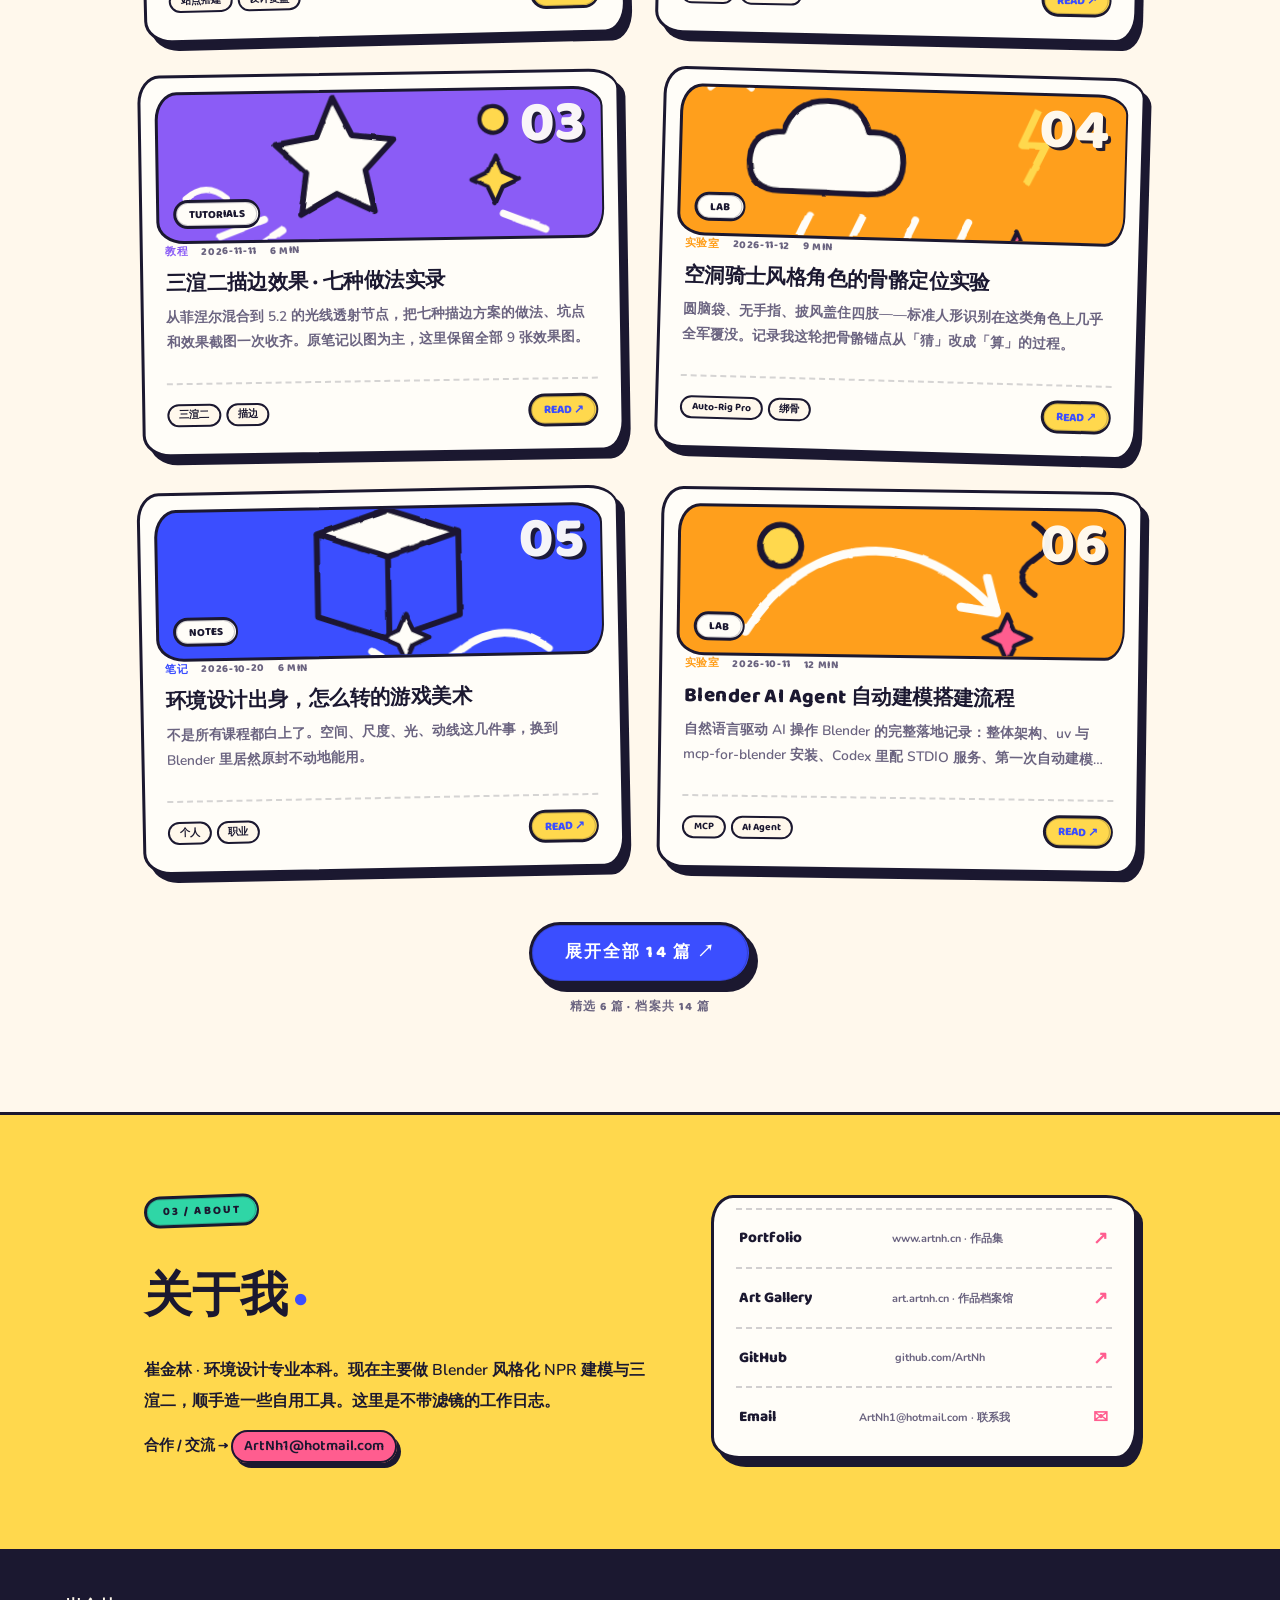
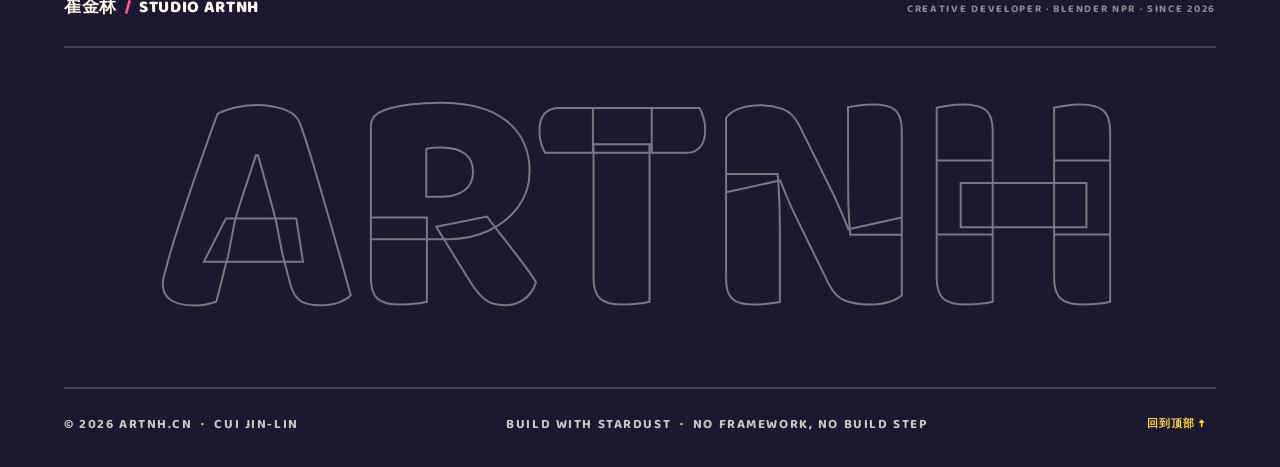
==== commit e4f5a1dc: "[feat(site): 立slug命名铁律+引擎自动校验；来源标记改sessionStorage，文章态URL纯净化 (2026-11-18 00:54)]" ====
--- a/index.html
+++ b/index.html
@@ -1989,6 +1989,24 @@
             nodes.forEach(n => io.observe(n));
         }
 
+        /* ── slug 命名规则守卫（2026-11-18 铁律）─────────────────
+           文章态 hash 是全站唯一深链：#post/<slug>，slug 必须匹配
+           /^[a-z0-9]+(-[a-z0-9]+)*$/ —— 纯小写字母/数字、连字符分段、
+           不许下划线/中文/大写/首尾连字符。违规者控制台报错（开发期），
+           新文章在 posts.js 里照现有 slug 风格命名即可。 ── */
+        (() => {
+            const SLUG_RE = /^[a-z0-9]+(-[a-z0-9]+)*$/;
+            POSTS.forEach(p => {
+                if (!SLUG_RE.test(p.slug)) {
+                    console.error('[slug 规范违规]', p.slug,
+                        '—— 必须是纯小写-连字符（如 blender-movie-projector），',
+                        '否则 #post/ 深链无法稳定分享。');
+                }
+            });
+            const dup = POSTS.map(p => p.slug).filter((s, i, a) => a.indexOf(s) !== i);
+            if (dup.length) console.error('[slug 重复]', dup);
+        })();
+
         /* ── 分类筛选 ── */
         function renderFilters() {
             $('filter-row').innerHTML = CATS.map(c => {
@@ -2265,14 +2283,16 @@
             });
         }
 
-        // 地址栏净化：主页任何状态下，URL 只显示干净域名（artnh.cn）。
-        // http(s) 下连 /index.html 一起归一成 /；file:// 双击时跨路径 replaceState 会被
-        // 安全策略拦下，降级为只抹 hash（路径保留，本地预览不受影响）。
+        // 地址栏规范（全站铁律 2026-11-18）：
+        //   主页态  artnh.cn/               （一切主页状态落地即归一）
+        //   文章态  artnh.cn/#post/<slug>   （唯一保留的深链，slug = 小写-连字符）
+        //   档案态  artnh.cn/archive        （archive.html 内部自行归一）
+        // 本函数把路径与查询串一并归一（index.html / ?from=... 等全部抹掉），hash 由调用方决定去留。
         function cleanHomeUrl() {
             try {
-                history.replaceState(null, '', location.pathname.replace(/index\.html$/, '') + location.search);
+                history.replaceState(null, '', location.pathname.replace(/index\.html$/, ''));
             } catch (err) {
-                try { history.replaceState(null, '', location.pathname + location.search); } catch (e2) {}
+                try { history.replaceState(null, '', location.pathname); } catch (e2) {}
             }
         }
 
@@ -2388,12 +2408,12 @@
             activeCat = 'all'; query = ''; $('post-search').value = '';
             renderFilters(); renderPosts();
         });
-        // 「← 返回档案」：文章从哪来回哪去。只有从主页精选区打开的才回主页，
-        // 从档案独立页进来的回 archive.html（保持 ?cat= 语境）。
-        let openedFromArchive = false;      // 档案页跳转进来时由 URL 参数标记
-        (() => {
-            const params = new URLSearchParams(location.search);
-            if (params.get('from') === 'archive') openedFromArchive = true;
+        // 「← 返回档案」：文章从哪来回哪去。来源标记走 sessionStorage（URL 不留任何尾巴）：
+        // 档案页跳文章前写入 postFrom=archive；只有带这个标记的才回档案独立页。
+        const openedFromArchive = (() => {
+            const v = sessionStorage.getItem('postFrom') === 'archive';
+            sessionStorage.removeItem('postFrom');      // 一次性：读完即焚
+            return v;
         })();
         $('reader-back').addEventListener('click', () => {
             if (openedFromArchive) {
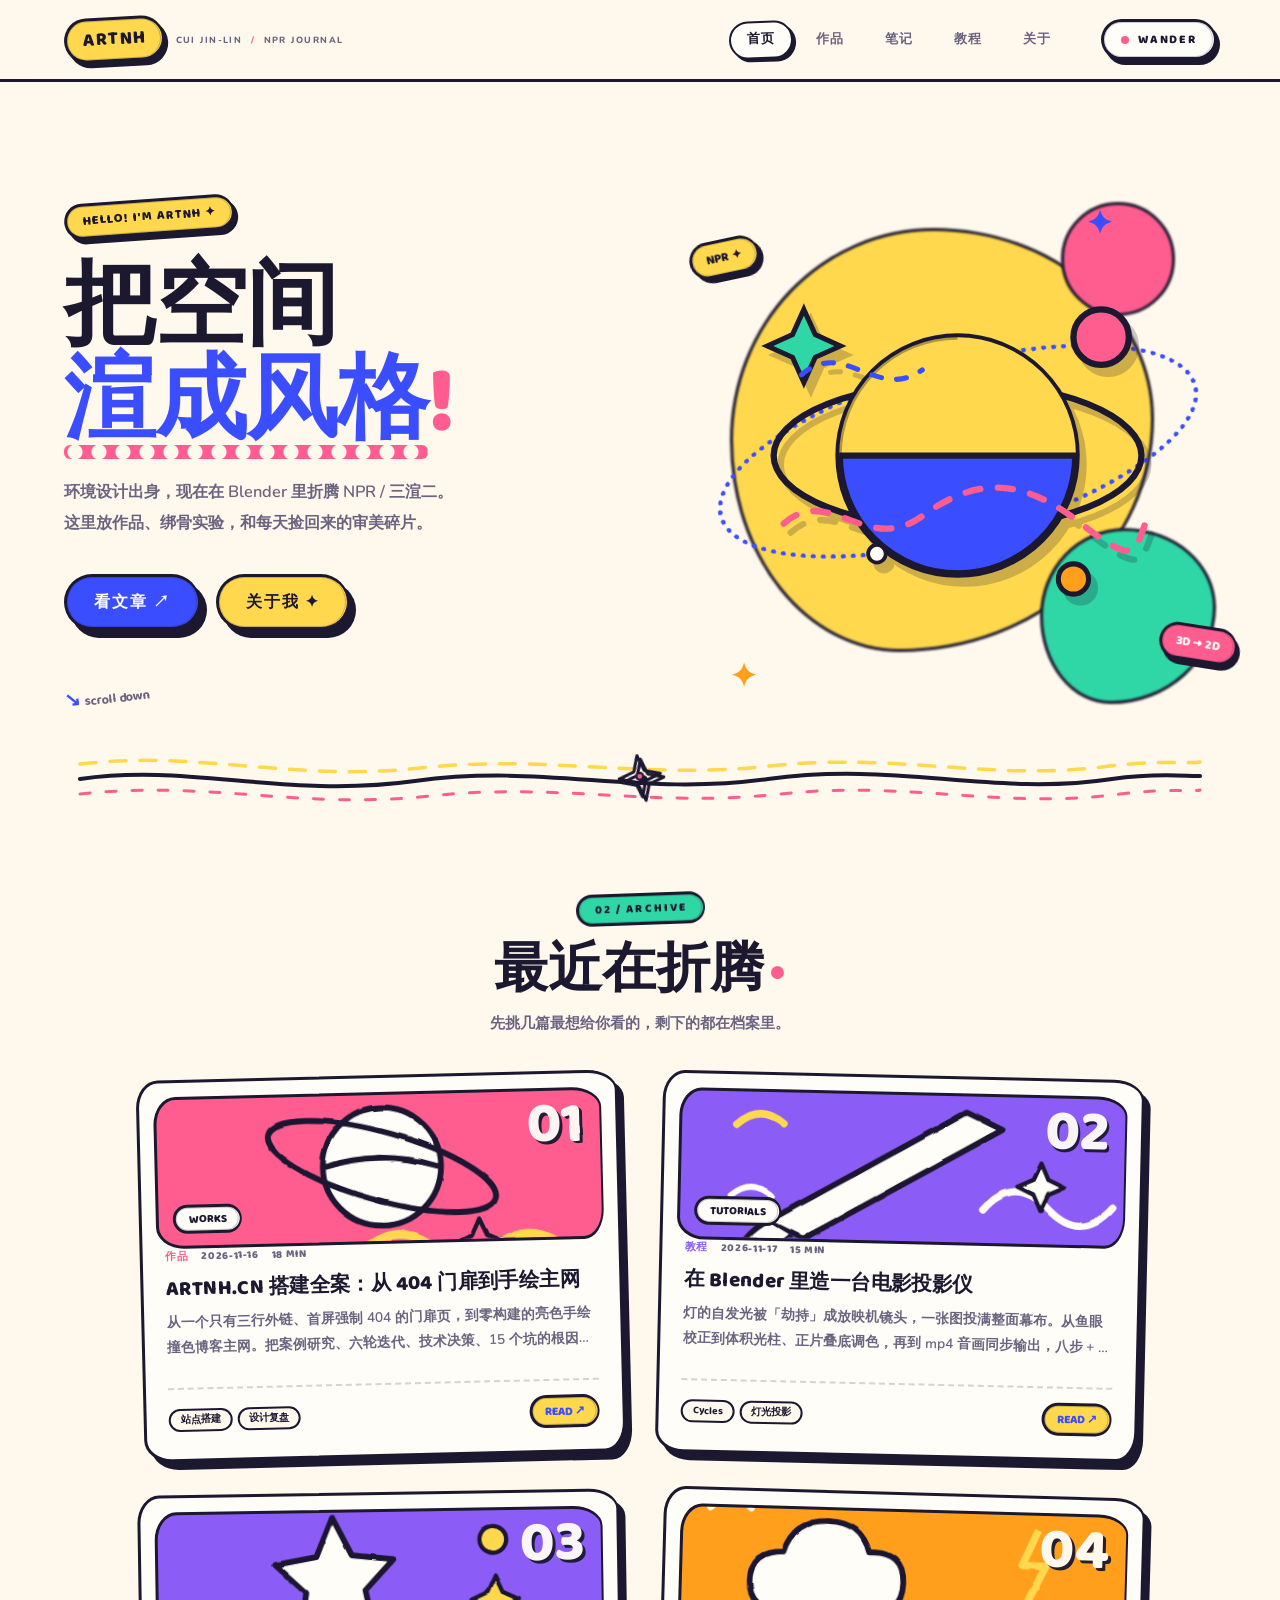
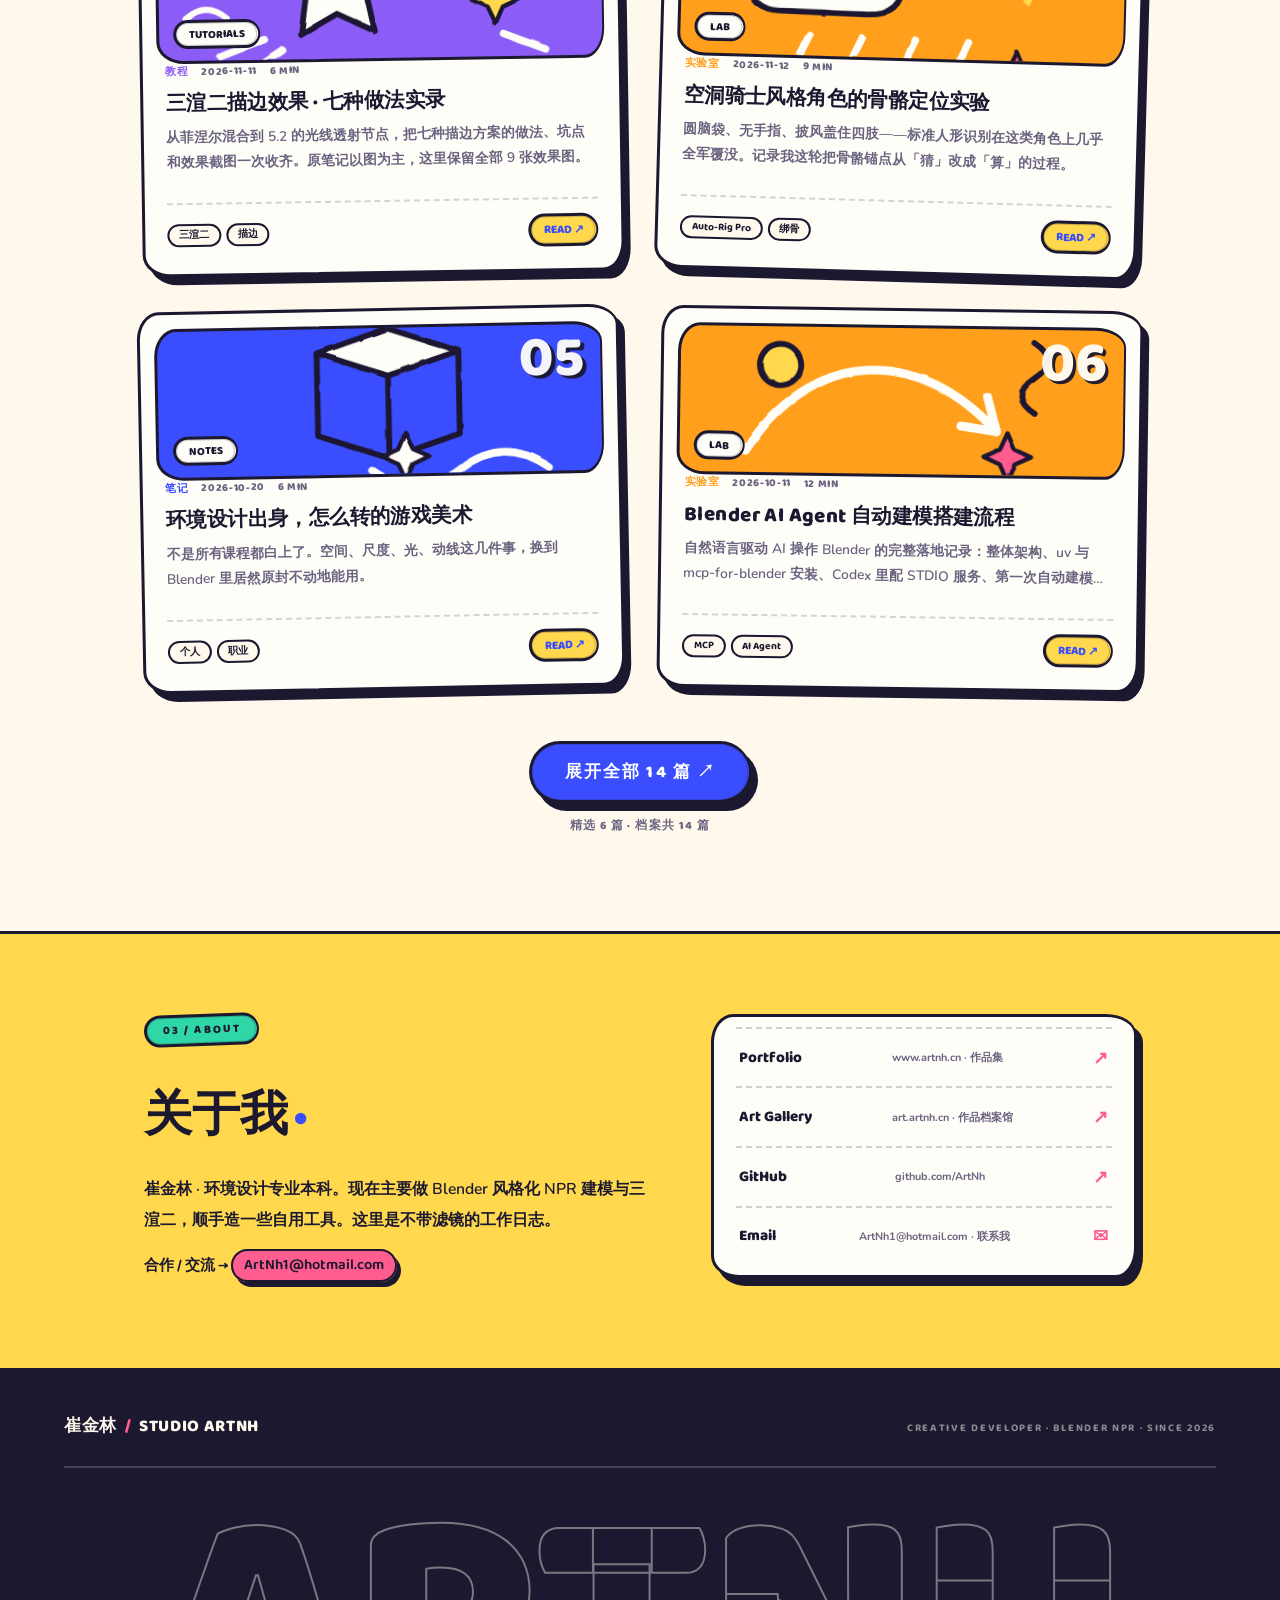
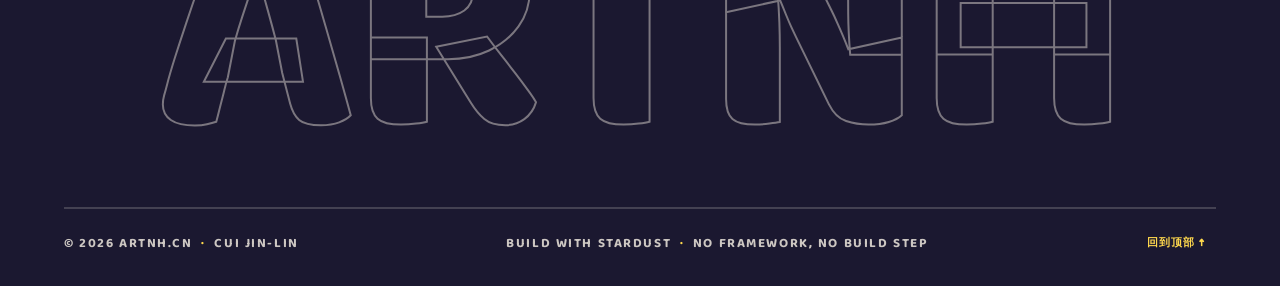
==== commit 07031891: "[feat(site): 门扉态URL定名#wander(含#404落地归一/关闭还原真话)；压缩波浪线与文章区间隙 (2026-11-18 01:12)]" ====
--- a/index.html
+++ b/index.html
@@ -1250,7 +1250,7 @@
     </style>
     <!-- 亮色动漫撞色主题：后置于内联样式，同名规则覆盖暗色 BLOG LAYER；
          移除这一行即可一键回退到上一版深空主题 -->
-    <link rel="stylesheet" href="theme.css?v=20261116c" />
+    <link rel="stylesheet" href="theme.css?v=20261118a" />
 </head>
 <body>
 
@@ -2204,7 +2204,18 @@
             });
         }
 
+        // 门扉底下的页面状态（'' = 主页 / '#post/...' = 文章 / '#404' = 死链落地）。
+        // 关闭门扉时用它还原 URL 真话。
+        let preGateHash = null;
+
         function showGate() {
+            // URL 真话铁律：门扉态统一叫 #wander（含 #404 死链落地，落地即归一）。
+            // replaceState 不进历史栈、不触发 hashchange，纯地址栏改名。
+            if (location.hash !== '#wander') {
+                preGateHash = location.hash || '';
+                try { history.replaceState(null, '', '#wander'); }
+                catch (err) { location.hash = '#wander'; }
+            }
             resetCard();
             errorOverlay.classList.remove('hidden');
             void errorOverlay.offsetWidth;   // 强制 reflow，保证淡入动画每次都能重播
@@ -2214,6 +2225,7 @@
 
         function hideGate(instant) {
             if (errorOverlay.classList.contains('hidden')) return;
+            preGateHash = null;              // 非关闭按钮路径离开门扉时，丢弃还原记忆
             errorOverlay.classList.remove('active');
             setTimeout(() => {
                 if (!errorOverlay.classList.contains('active')) {
@@ -2226,9 +2238,13 @@
 
         function clearGateHash() {
             const h = location.hash;
-            if (h === '#404' || h === '#wander') {
-                try { history.replaceState(null, '', location.pathname + location.search); }
-                catch (err) { location.hash = '#home'; }   // file:// 下 replaceState 可能受限
+            if (h === '#wander' || h === '#404') {
+                // 回到门扉底下的真实页面：文章态恢复 #post/ 深链，否则归一成裸域名
+                const back = (preGateHash && preGateHash.startsWith('#post/')) ? preGateHash : '';
+                preGateHash = null;
+                try {
+                    history.replaceState(null, '', back || location.pathname.replace(/index\.html$/, ''));
+                } catch (err) { location.hash = back || '#home'; }
             }
         }
 
@@ -2437,6 +2453,8 @@
             e.preventDefault();
             resetCard();
             errorOverlay.classList.remove('active');
+            // 还原门扉底下的页面：文章态要同时恢复 URL 与阅读层
+            const wasReading = preGateHash && preGateHash.startsWith('#post/');
             clearGateHash();
             setTimeout(() => {
                 if (!errorOverlay.classList.contains('active')) {
@@ -2445,8 +2463,10 @@
                 }
                 syncBodyLock();
             }, 600);
-            // 从服务器死链 (#404) 回来时，恢复成干净的博客首页
-            if (!location.hash.startsWith('#post/')) {
+            if (wasReading) {
+                openReader(decodeURIComponent(location.hash.slice(6)));   // 重新点亮文章层
+            } else {
+                // 从死链 (#404/#wander) 回来时，恢复成干净的博客首页
                 activeCat = 'all'; query = ''; $('post-search').value = '';
                 renderFilters(); renderPosts();
             }
--- a/theme.css
+++ b/theme.css
@@ -236,7 +236,7 @@
 .btn-solid:hover { background: var(--pink); }
 
 /* ── Hero：只有一个焦点 ── */
-.hero { position: relative; padding: clamp(4rem, 9vw, 8rem) 0 6rem; }
+.hero { position: relative; padding: clamp(4rem, 9vw, 8rem) 0 1.2rem; }
 .pop-grid {
     display: grid; grid-template-columns: 1.05fr .95fr;
     gap: clamp(2rem, 5vw, 5rem); align-items: center;
@@ -319,8 +319,8 @@
 .wave-sep path { fill: var(--blue); }
 
 /* ── 文章档案 ── */
-.feed { padding: 5.5rem 0 6rem; position: relative; z-index: 1; }
-.section-head { text-align: center; margin-bottom: 3.2rem; }
+.feed { padding: 2.2rem 0 6rem; position: relative; z-index: 1; }
+.section-head { text-align: center; margin-bottom: 2.6rem; }
 .section-kicker {
     display: inline-block; font-family: var(--pop); font-size: .72rem; font-weight: 800;
     letter-spacing: .18em; color: var(--ink); background: var(--mint);
@@ -921,7 +921,7 @@
 /* ── ③ 手绘分隔线：墨线主干 + 撞色虚线 + 中心星芒，宽度对齐正文 ── */
 .hand-divider {
     display: block; position: relative;
-    width: min(1120px, calc(100vw - 4rem)); margin: 2.2rem auto;
+    width: min(1120px, calc(100vw - 4rem)); margin: 1rem auto .8rem;
     height: 96px;
 }
 .hand-divider > svg { display: block; width: 100%; height: 100%; overflow: visible; }
